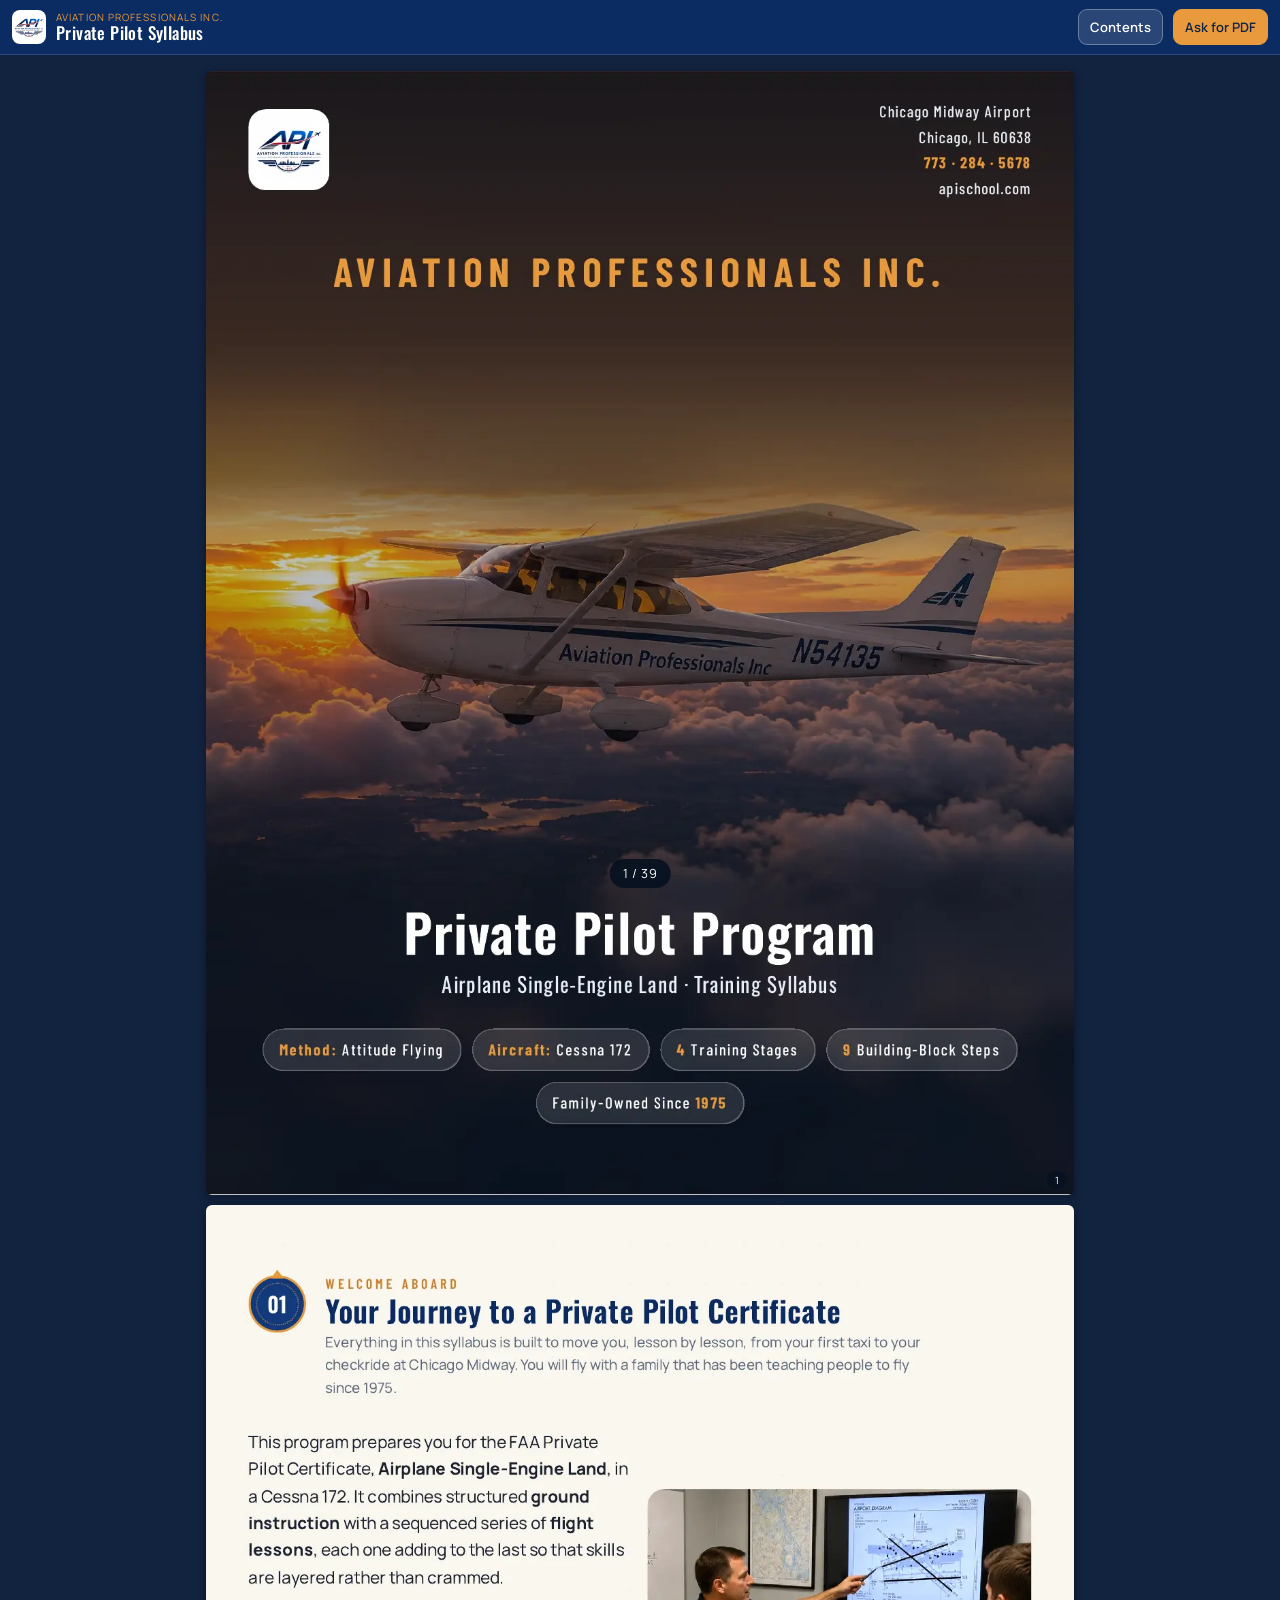
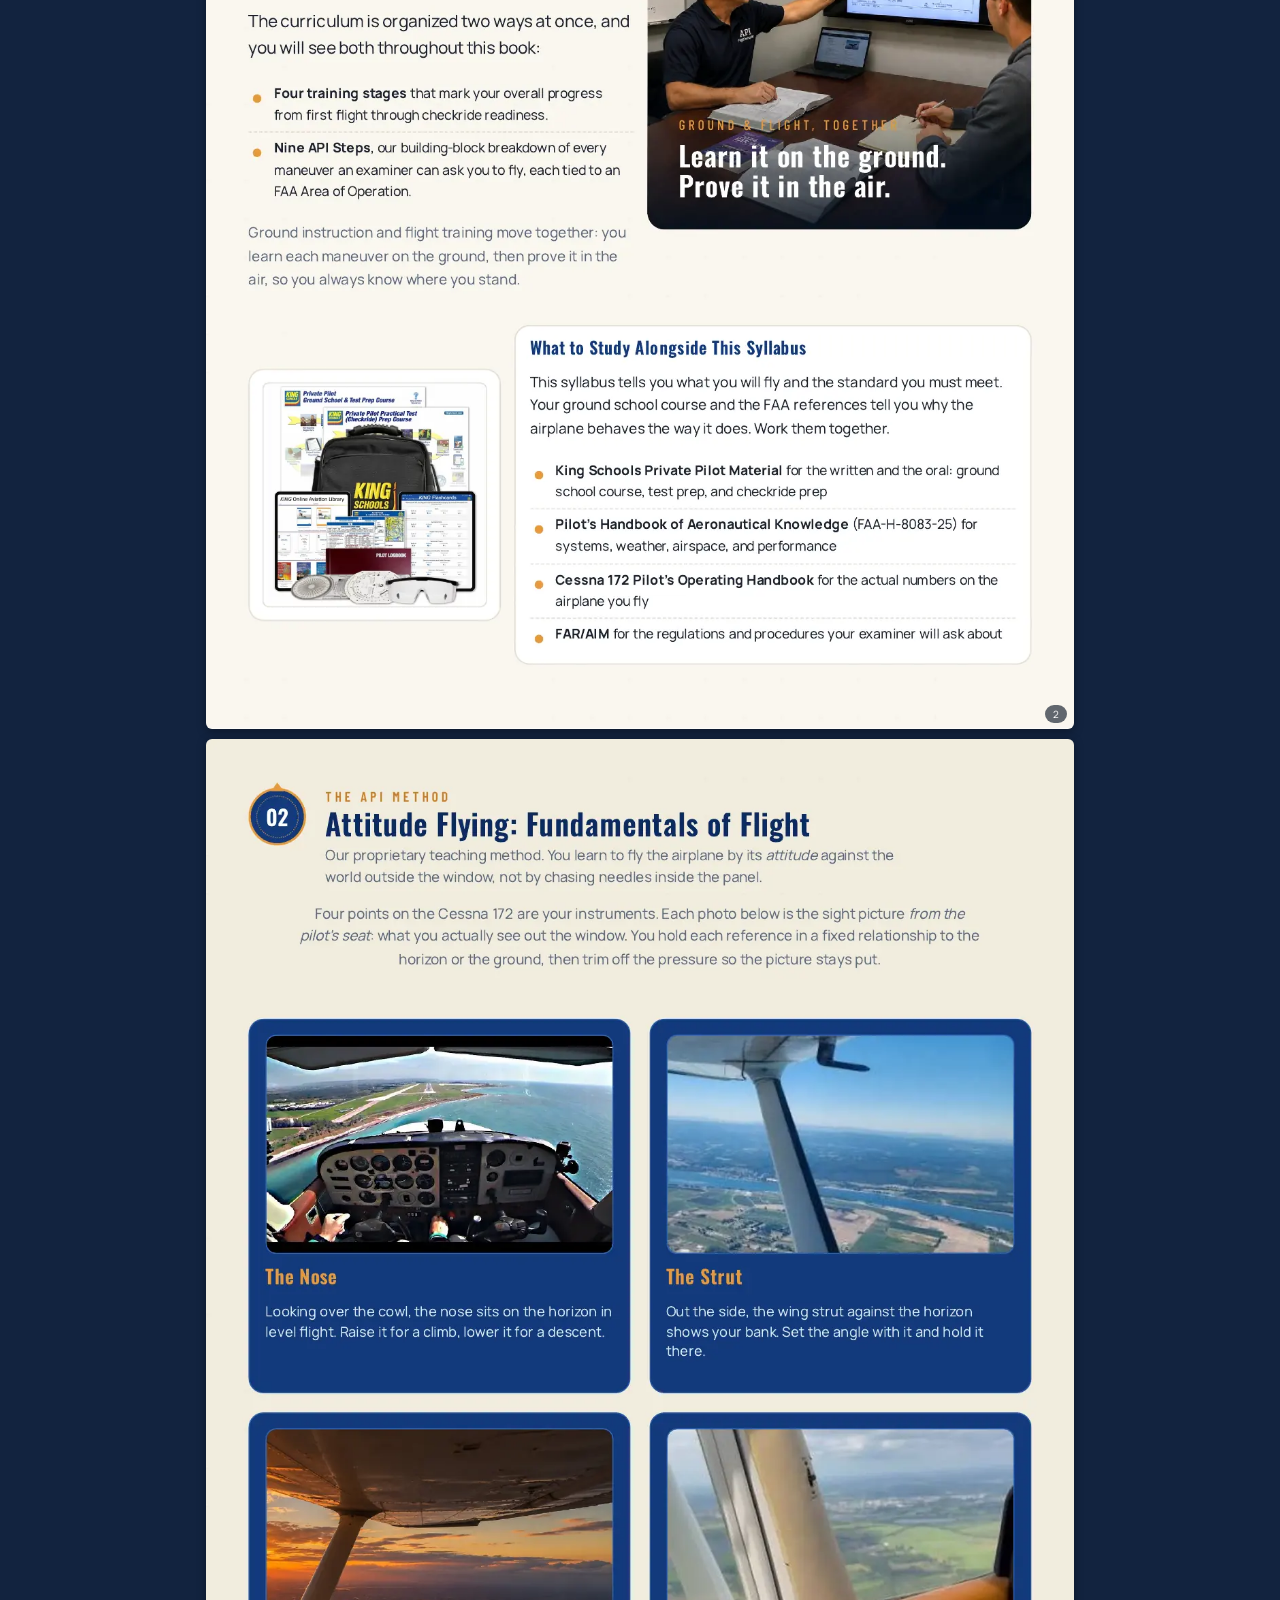
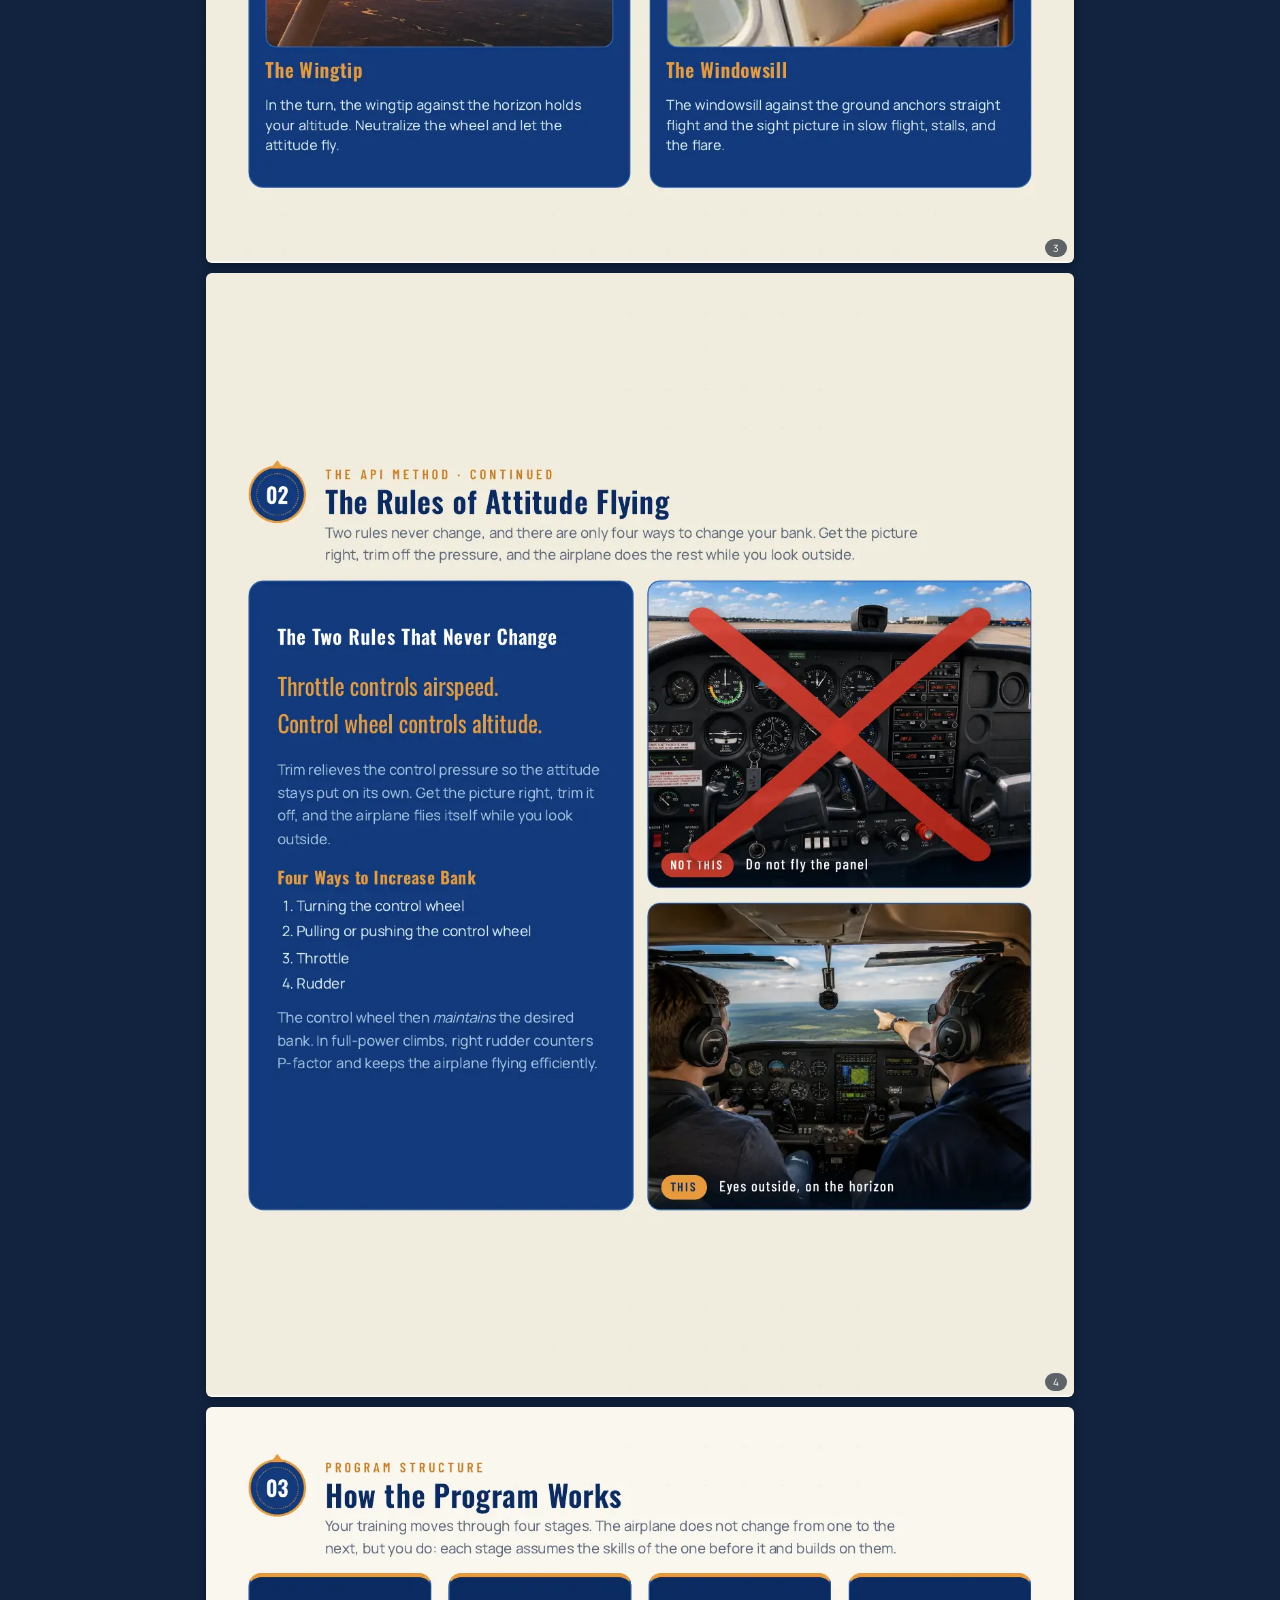
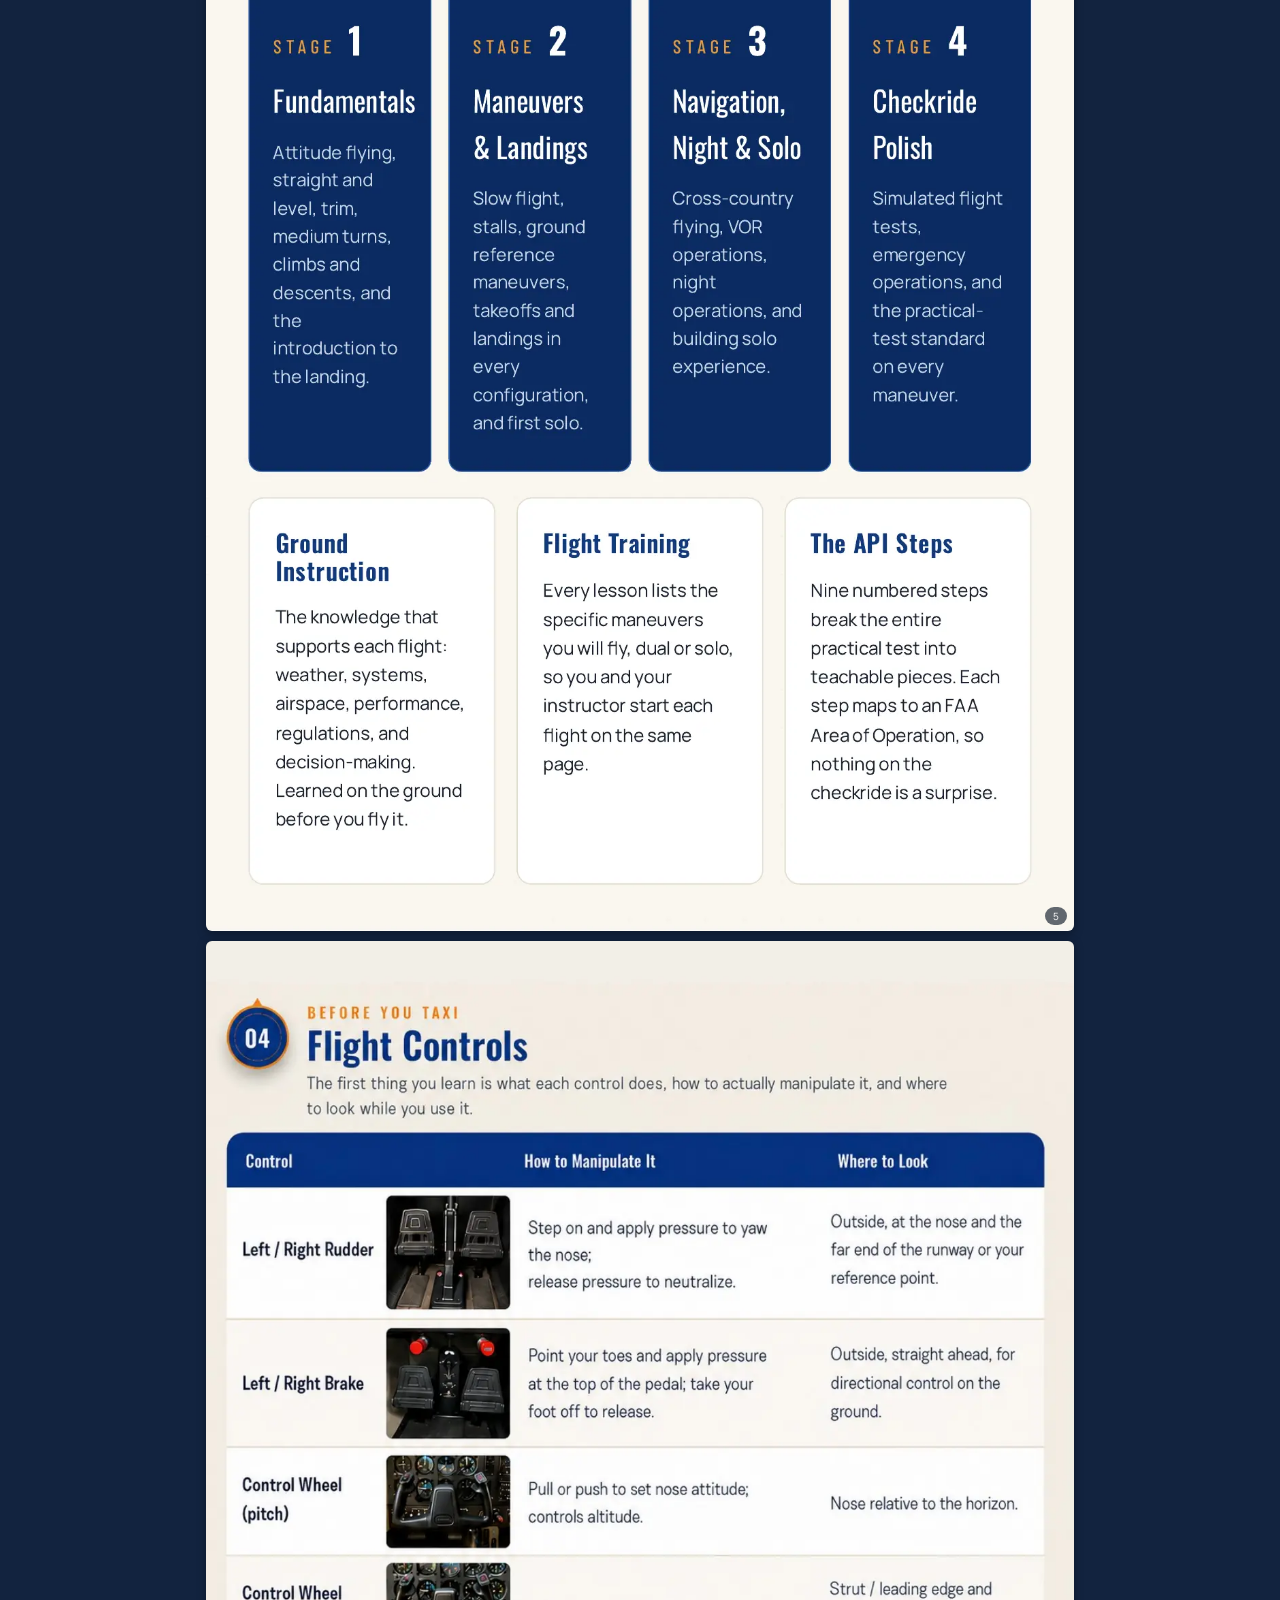
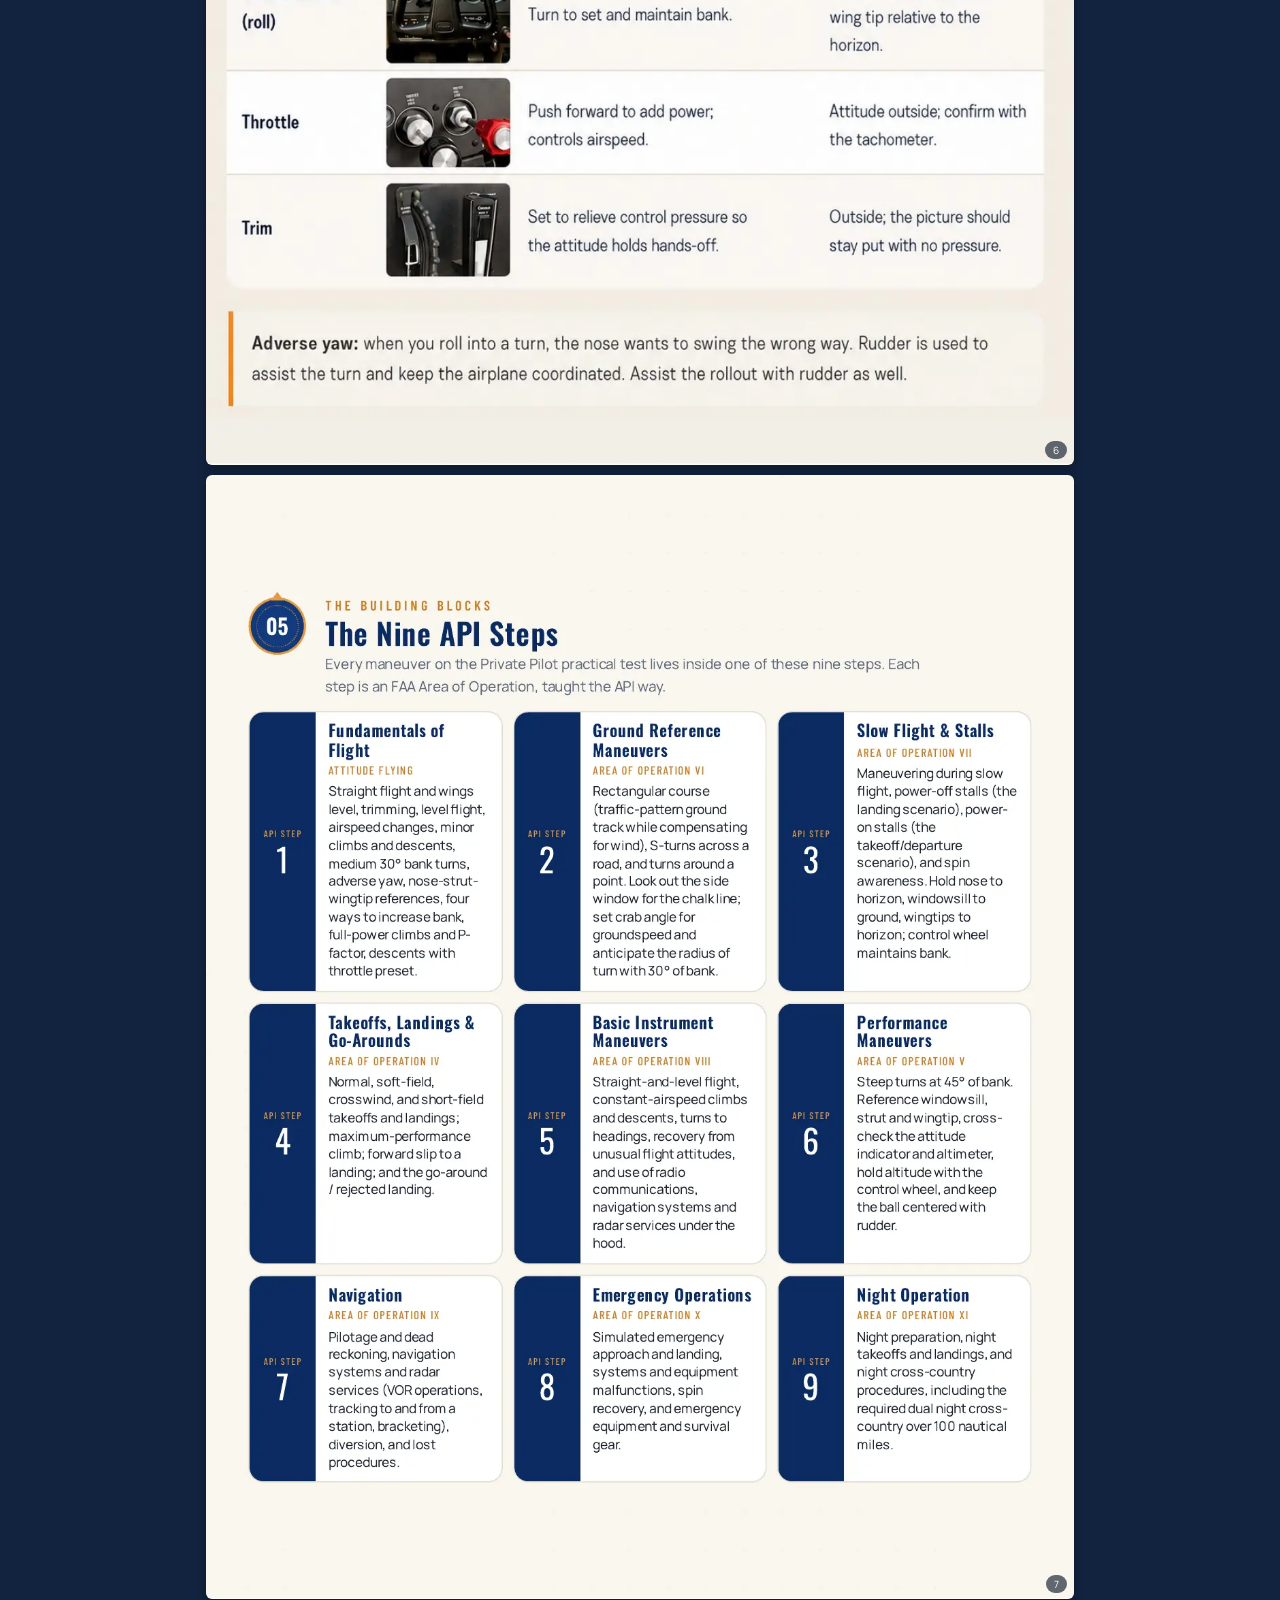
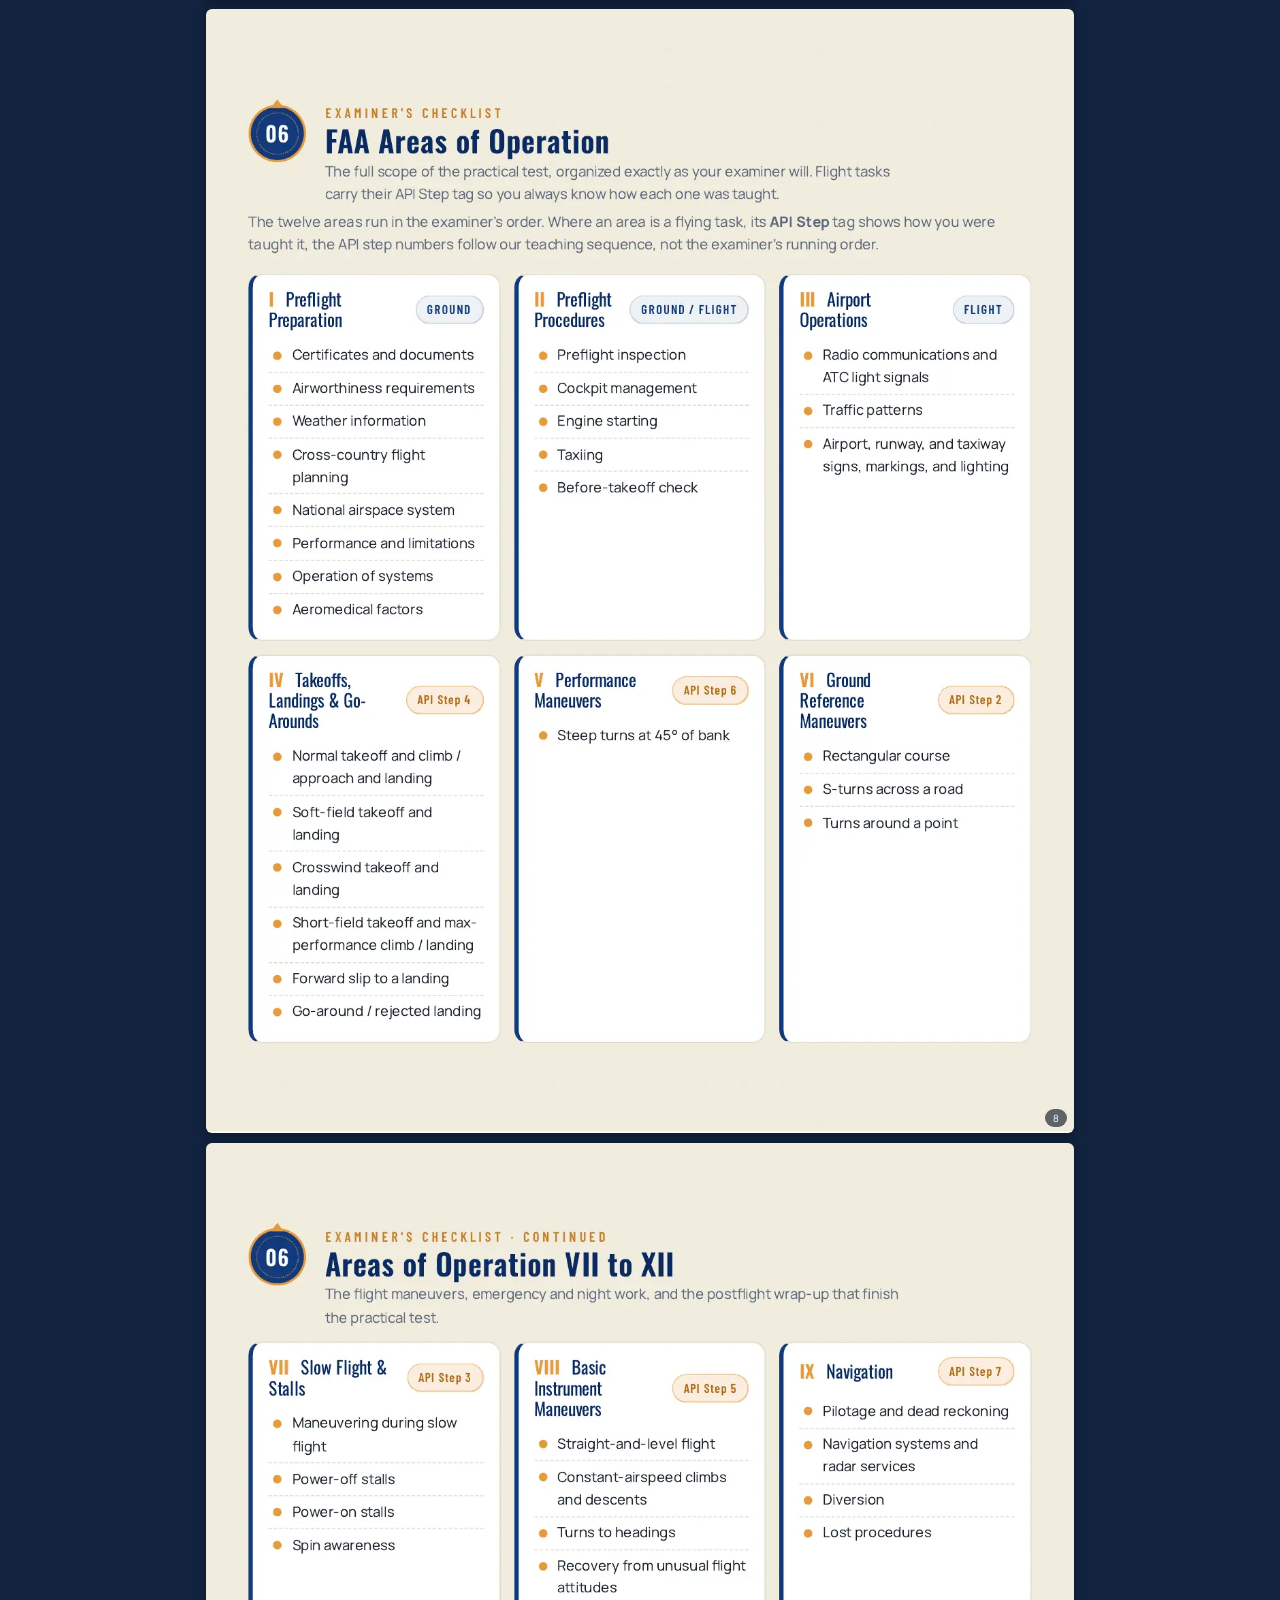
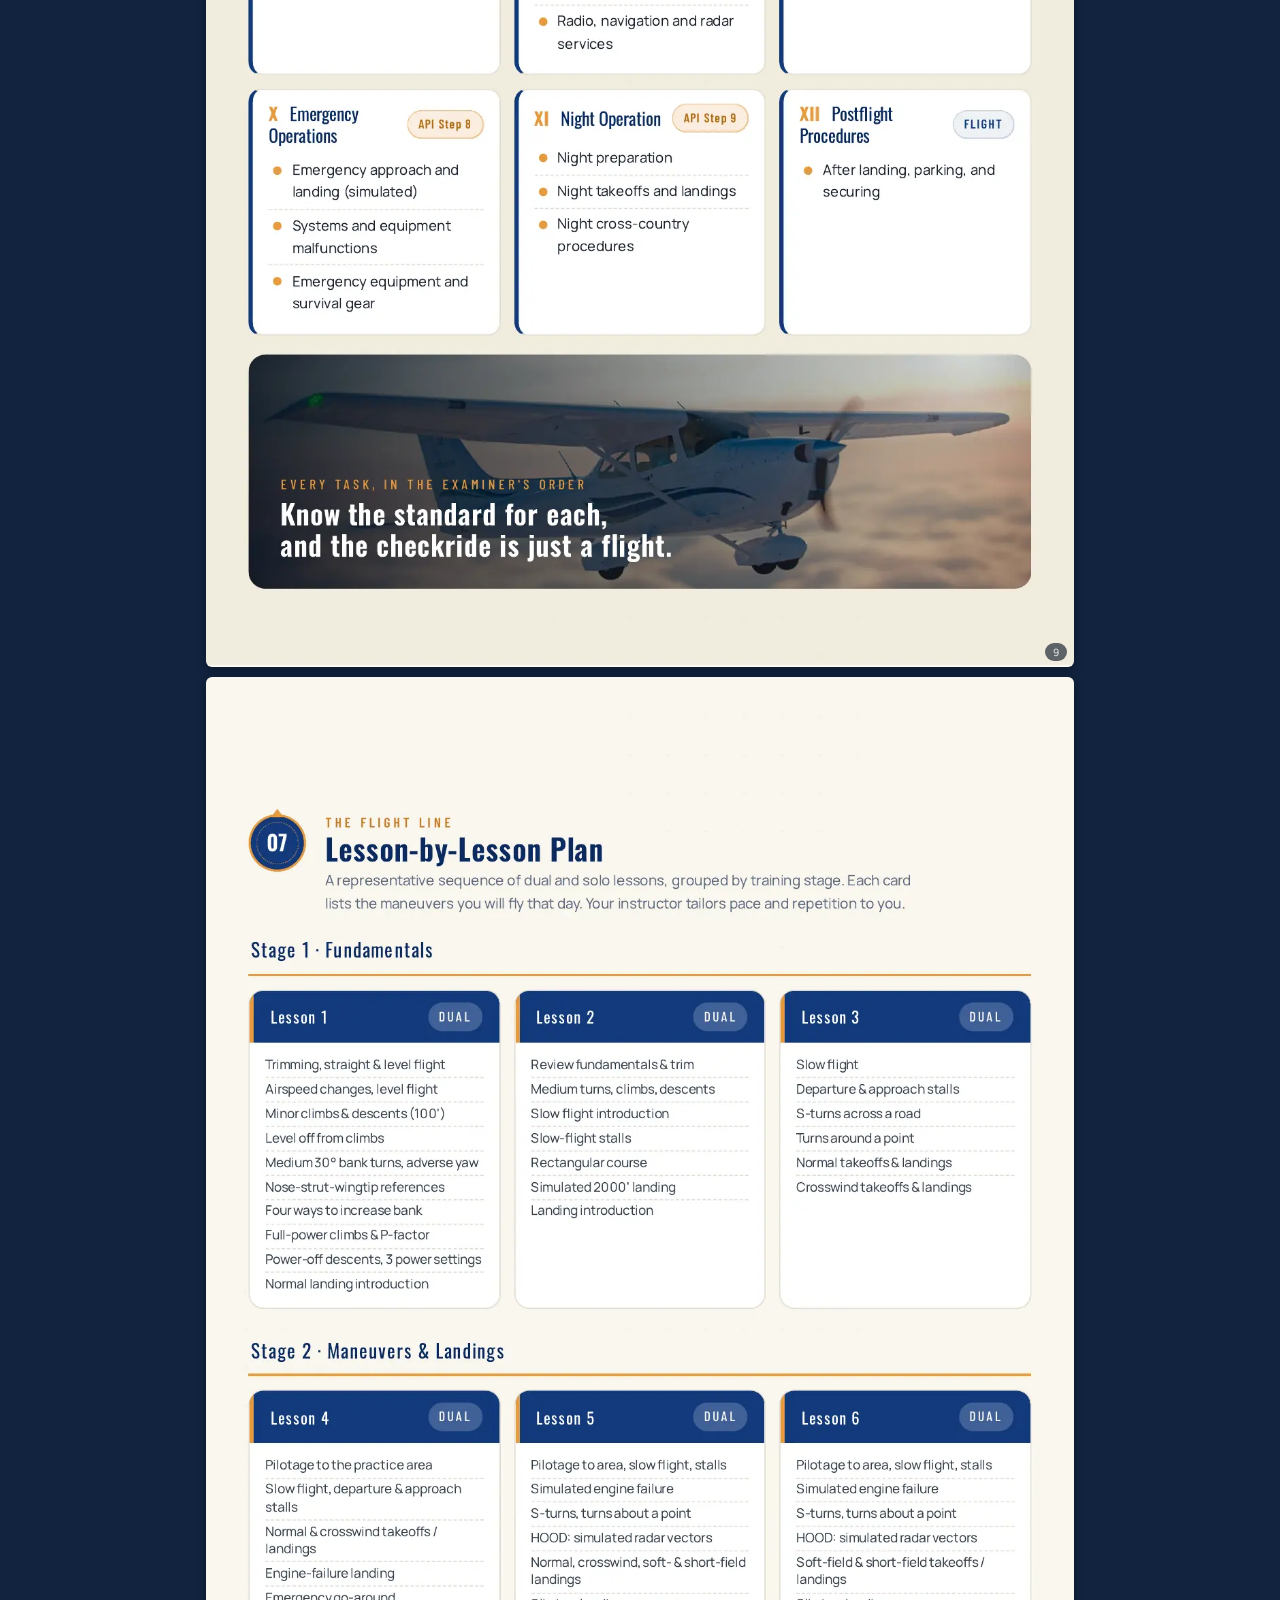
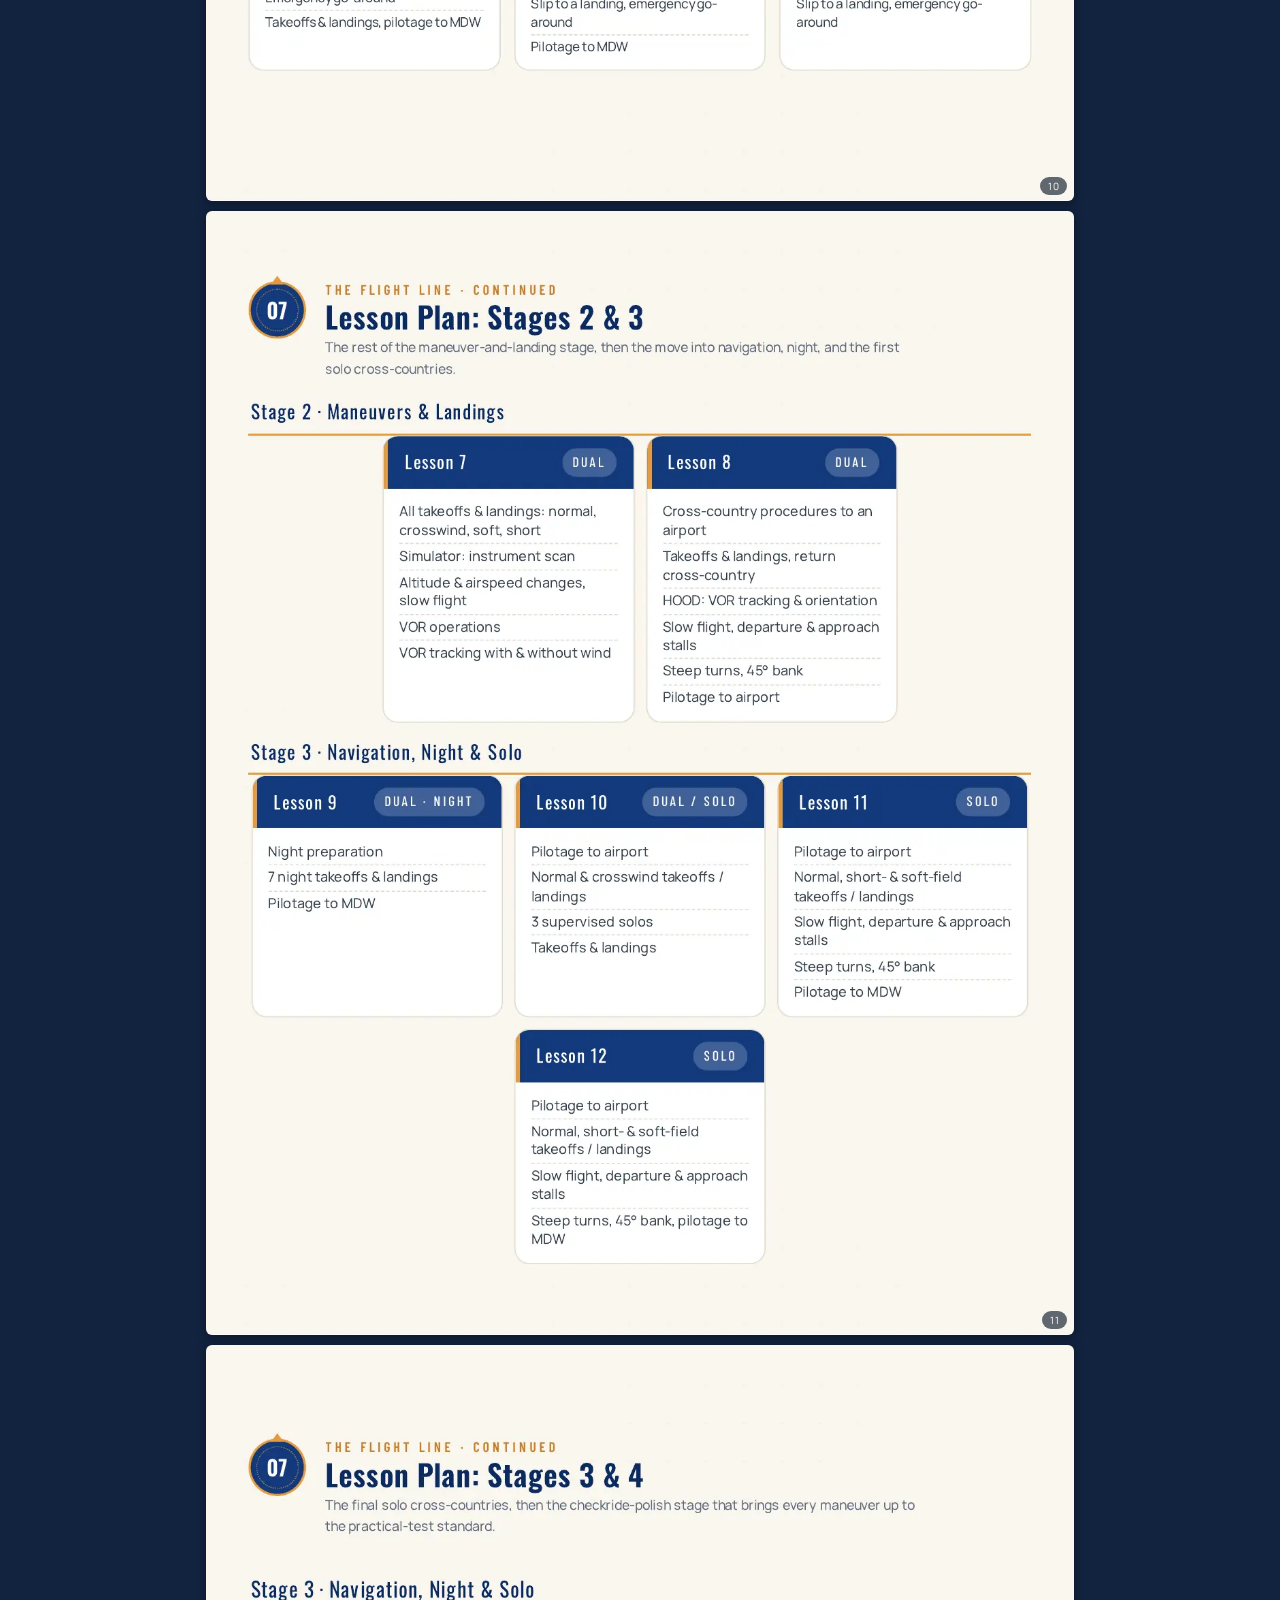
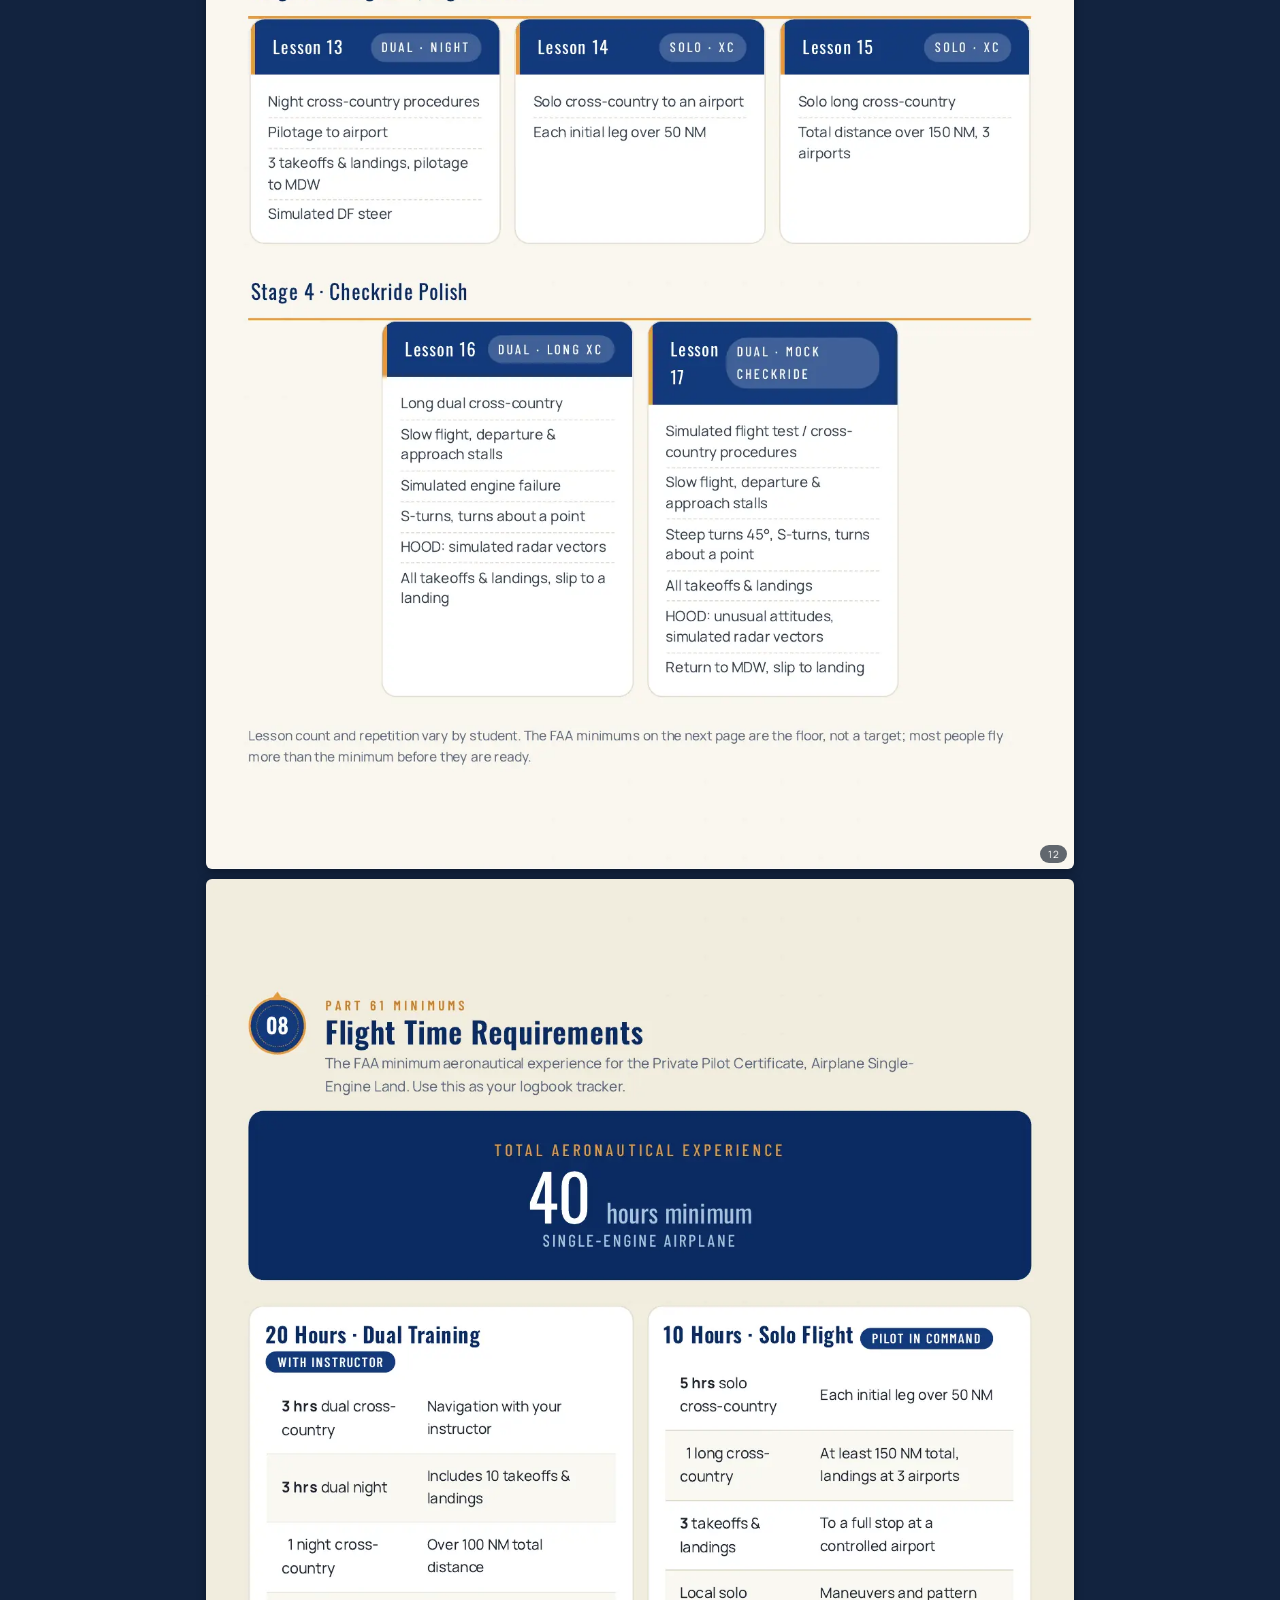
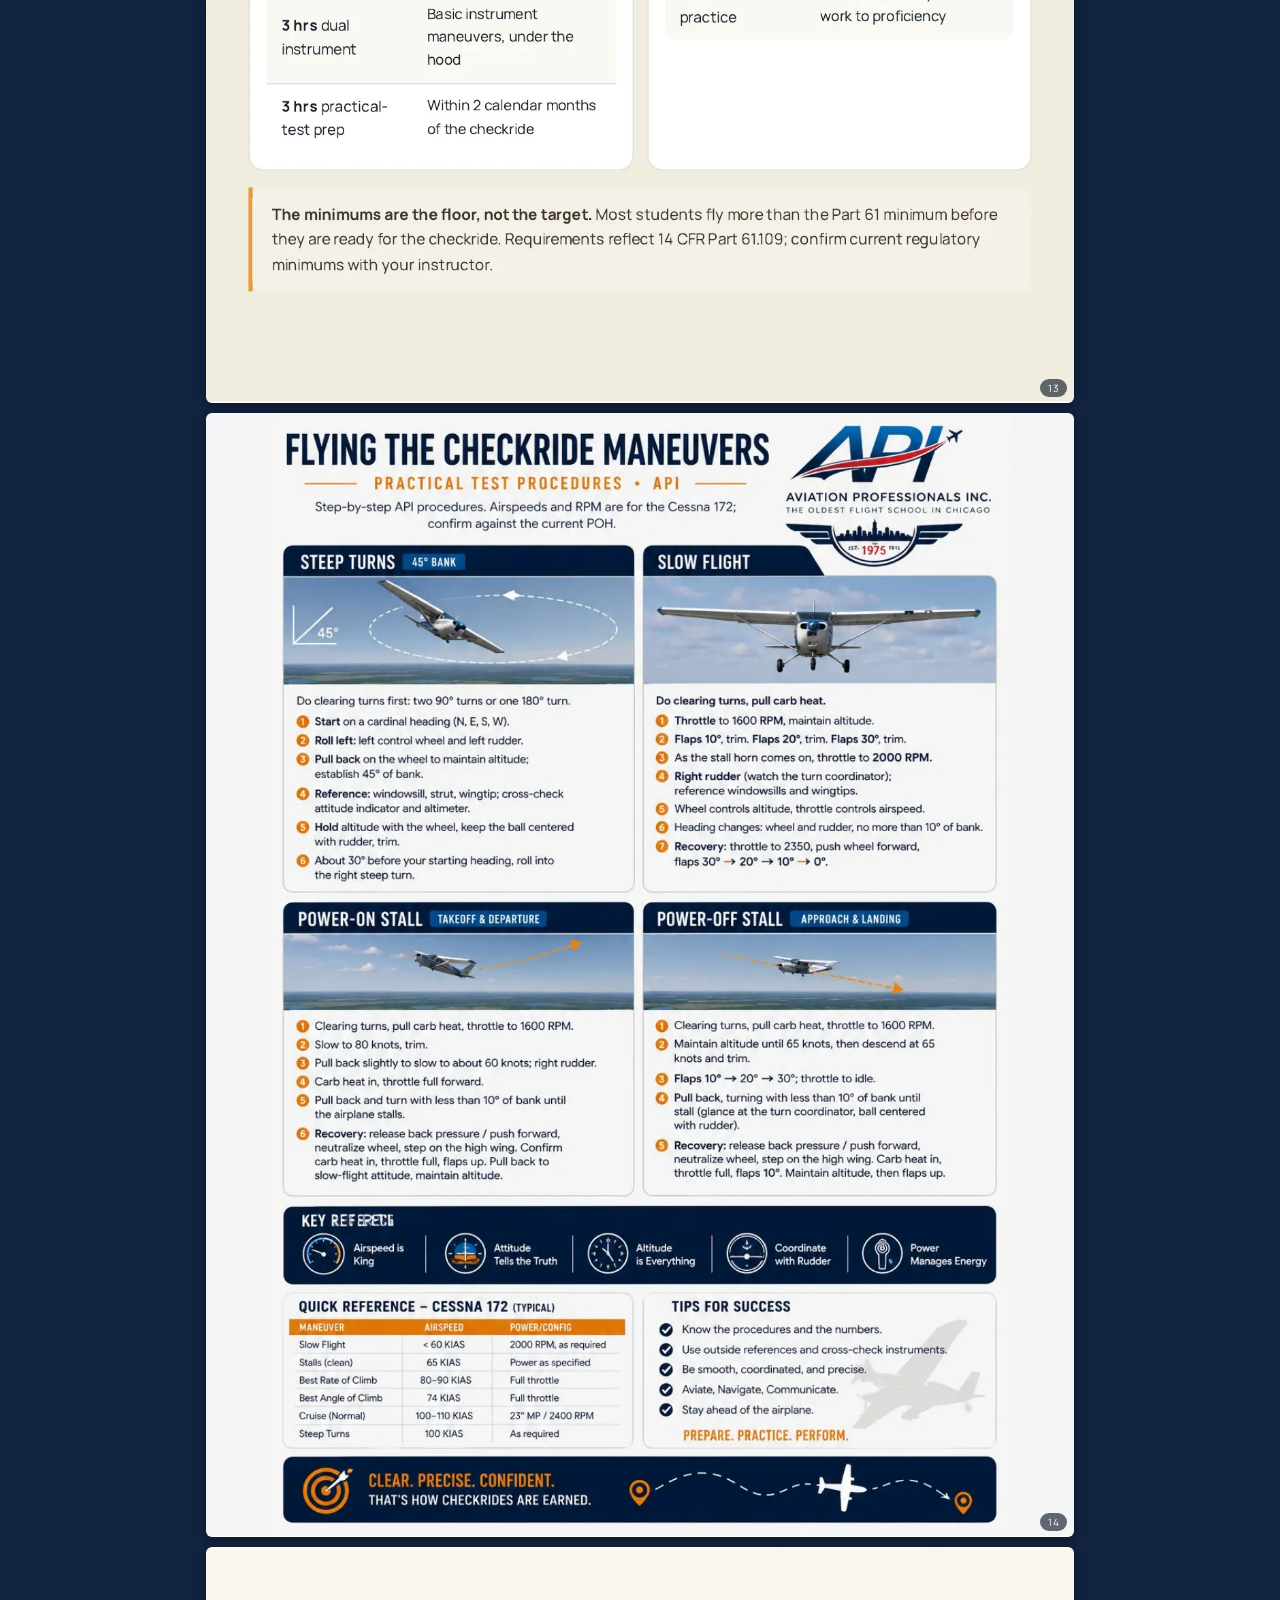
==== syllabus/index.html @ ec47d762 "Add the digital Private Pilot syllabus at /syllabus Page viewer built from the print master: 39 rend" ====
<!doctype html>
<html lang="en">
<head>
<meta charset="utf-8">
<meta name="viewport" content="width=device-width, initial-scale=1, maximum-scale=6">
<meta name="robots" content="noindex, nofollow">
<title>Private Pilot Syllabus: Aviation Professionals Inc.</title>
<meta name="description" content="Digital copy of the Aviation Professionals Inc. Private Pilot training syllabus.">
<meta name="theme-color" content="#0B2B63">
<link rel="preconnect" href="https://fonts.googleapis.com">
<link rel="preconnect" href="https://fonts.gstatic.com" crossorigin>
<link href="https://fonts.googleapis.com/css2?family=Oswald:wght@500;600&family=Manrope:wght@400;600;700&display=swap" rel="stylesheet">
<style>
:root{--navy:#0B2B63;--navy2:#123A7D;--orange:#E89A3C;--cream:#F4F1E9;--ink:#1a2230}
*{box-sizing:border-box}
html{scroll-behavior:auto}
body{margin:0;background:#12233f;color:var(--ink);
  font-family:Manrope,system-ui,-apple-system,Segoe UI,Roboto,sans-serif;
  -webkit-text-size-adjust:100%}
.bar{position:sticky;top:0;z-index:30;display:flex;align-items:center;gap:10px;
  background:var(--navy);color:#fff;padding:9px 12px;
  padding-top:calc(9px + env(safe-area-inset-top));
  border-bottom:1px solid rgba(255,255,255,.14)}
.bar img{width:34px;height:34px;border-radius:8px;background:#fff;padding:2px;flex:0 0 auto}
.bar .t{font-family:Oswald,sans-serif;font-weight:500;letter-spacing:.4px;font-size:15px;
  line-height:1.2;flex:1 1 auto;min-width:0;
  white-space:nowrap;overflow:hidden;text-overflow:ellipsis}
.bar .t small{display:block;font-family:Manrope;font-weight:400;font-size:10px;
  letter-spacing:1.1px;color:var(--orange);text-transform:uppercase;
  white-space:nowrap;overflow:hidden;text-overflow:ellipsis}
.nojs{background:var(--cream);color:var(--ink);padding:14px;border-radius:10px;
  margin:10px 8px;font-size:14px}
.btn{font:inherit;font-size:13px;font-weight:600;color:#fff;background:rgba(255,255,255,.13);
  border:1px solid rgba(255,255,255,.3);border-radius:9px;padding:8px 11px;cursor:pointer;
  white-space:nowrap;text-decoration:none;display:inline-block}
.btn:active{background:rgba(255,255,255,.26)}
.btn.dl{background:var(--orange);border-color:var(--orange);color:#10233f}

#drawer{position:fixed;inset:0 0 0 0;z-index:40;background:rgba(4,16,31,.55);
  opacity:0;pointer-events:none;transition:opacity .18s}
#drawer.open{opacity:1;pointer-events:auto}
#drawer .panel{position:absolute;top:0;bottom:0;left:0;width:min(85vw,360px);
  background:var(--cream);overflow-y:auto;-webkit-overflow-scrolling:touch;
  transform:translateX(-100%);transition:transform .22s;
  padding:14px 14px calc(24px + env(safe-area-inset-bottom));
  padding-top:calc(14px + env(safe-area-inset-top))}
#drawer.open .panel{transform:none}
#drawer h2{font-family:Oswald;font-size:16px;letter-spacing:1px;color:var(--navy);margin:2px 0 12px}
#drawer h3{font-size:11px;letter-spacing:2px;text-transform:uppercase;color:#a06a1c;
  margin:18px 0 6px;font-weight:700}
#drawer ul{list-style:none;margin:0;padding:0}
#drawer li button{width:100%;text-align:left;font:inherit;font-size:14.5px;color:var(--ink);
  background:none;border:0;border-bottom:1px dashed #ded7c6;padding:10px 2px;cursor:pointer;
  display:flex;gap:10px;align-items:baseline}
#drawer li button .n{font-family:Oswald;font-size:12px;color:var(--navy2);
  min-width:22px;flex:0 0 auto}
#drawer li button:active{background:rgba(11,43,99,.07)}

main{padding:10px 8px 28px;max-width:900px;margin:0 auto}
.pg{margin:0 0 10px;position:relative;background:#0d1c33;border-radius:6px;overflow:hidden;
  box-shadow:0 2px 10px rgba(0,0,0,.35)}
.pg img{width:100%;height:auto;display:block}
.pg figcaption{position:absolute;right:7px;bottom:6px;font-size:10px;color:#fff;
  background:rgba(4,16,31,.62);border-radius:20px;padding:2px 8px;letter-spacing:.5px}
#ind{position:fixed;left:50%;transform:translateX(-50%);
  bottom:calc(12px + env(safe-area-inset-bottom));z-index:25;
  background:rgba(4,16,31,.86);color:#fff;font-size:12.5px;letter-spacing:.6px;
  padding:6px 13px;border-radius:20px;pointer-events:none;transition:opacity .3s}
.foot{color:#b9c8dd;text-align:center;font-size:12.5px;line-height:1.7;padding:6px 16px 30px}
.foot a{color:var(--orange)}
@media(min-width:760px){ .bar .t{font-size:17px} main{padding:16px} }
</style>
</head>
<body>

<header class="bar">
  <img src="[data-uri]" alt="API">
  <div class="t"><small>Aviation Professionals Inc.</small>Private Pilot Syllabus</div>
  <button class="btn" id="menuBtn" aria-label="Contents">Contents</button>
  <a class="btn dl" href="mailto:apimidway@gmail.com?subject=Request%20for%20a%20PDF%20copy%20of%20the%20Private%20Pilot%20syllabus&body=Please%20send%20me%20a%20PDF%20copy%20of%20the%20Private%20Pilot%20syllabus.%0D%0A%0D%0AName%3A%0D%0AInstructor%3A%0D%0A">Ask for PDF</a>
</header>

<div id="drawer" aria-hidden="true">
  <div class="panel" role="dialog" aria-label="Contents">
    <h2>CONTENTS</h2>
    <h3>Getting Started</h3>
    <ul>
      <li><button data-p="1"><span class="n">1</span>Cover</button></li>
      <li><button data-p="2"><span class="n">2</span>Welcome Aboard</button></li>
      <li><button data-p="3"><span class="n">3</span>Attitude Flying</button></li>
      <li><button data-p="4"><span class="n">4</span>The Rules of Attitude Flying</button></li>
      <li><button data-p="5"><span class="n">5</span>How the Program Works</button></li>
      <li><button data-p="6"><span class="n">6</span>Flight Controls</button></li>
    </ul>
    <h3>The Curriculum</h3>
    <ul>
      <li><button data-p="7"><span class="n">7</span>The Nine API Steps</button></li>
      <li><button data-p="8"><span class="n">8</span>Areas of Operation I to VI</button></li>
      <li><button data-p="9"><span class="n">9</span>Areas of Operation VII to XII</button></li>
      <li><button data-p="10"><span class="n">10</span>Lesson Plan: Stage 1</button></li>
      <li><button data-p="11"><span class="n">11</span>Lesson Plan: Stages 2 and 3</button></li>
      <li><button data-p="12"><span class="n">12</span>Lesson Plan: Stages 3 and 4</button></li>
      <li><button data-p="13"><span class="n">13</span>Flight Time Requirements</button></li>
    </ul>
    <h3>Flight Reference</h3>
    <ul>
      <li><button data-p="14"><span class="n">14</span>Checkride Maneuvers</button></li>
      <li><button data-p="15"><span class="n">15</span>Stalls, Spins and Ground Reference</button></li>
      <li><button data-p="16"><span class="n">16</span>Landing Profiles</button></li>
      <li><button data-p="17"><span class="n">17</span>Takeoff and Landing Variations</button></li>
      <li><button data-p="18"><span class="n">18</span>Normal, Soft and Short Field</button></li>
      <li><button data-p="19"><span class="n">19</span>Normal, Soft and Short Field Chart</button></li>
      <li><button data-p="20"><span class="n">20</span>Crosswind Landings</button></li>
      <li><button data-p="21"><span class="n">21</span>Crosswind Landing Chart</button></li>
      <li><button data-p="22"><span class="n">22</span>Ground Reference Maneuvers</button></li>
      <li><button data-p="23"><span class="n">23</span>Headings and the Compass Rose</button></li>
      <li><button data-p="24"><span class="n">24</span>VOR and NDB Navigation</button></li>
      <li><button data-p="25"><span class="n">25</span>Cessna 172 V-Speeds</button></li>
      <li><button data-p="26"><span class="n">26</span>Normal and Emergency Checklists</button></li>
      <li><button data-p="27"><span class="n">27</span>Landing and Emergency Checklists</button></li>
      <li><button data-p="28"><span class="n">28</span>Preflight Inspection</button></li>
    </ul>
    <h3>Weather and Operations</h3>
    <ul>
      <li><button data-p="29"><span class="n">29</span>Weather Briefing</button></li>
      <li><button data-p="30"><span class="n">30</span>Cloud Classification</button></li>
      <li><button data-p="31"><span class="n">31</span>Cold Fronts</button></li>
      <li><button data-p="32"><span class="n">32</span>Warm Fronts</button></li>
      <li><button data-p="33"><span class="n">33</span>Occluded Front</button></li>
      <li><button data-p="34"><span class="n">34</span>Stationary Fronts</button></li>
      <li><button data-p="35"><span class="n">35</span>Surface Analysis Symbols</button></li>
      <li><button data-p="36"><span class="n">36</span>Midway Communications</button></li>
      <li><button data-p="37"><span class="n">37</span>KMDW Airport Diagram</button></li>
    </ul>
    <h3>Administrative</h3>
    <ul>
      <li><button data-p="38"><span class="n">38</span>Student Certificate and Medical</button></li>
      <li><button data-p="39"><span class="n">39</span>The Sky Is No Longer The Limit</button></li>
    </ul>
  </div>
</div>

<noscript><div class="nojs">Turn on JavaScript to page through the syllabus. If it still will not load, call the school on 773 284 5678.</div></noscript>

<main id="pages">
  <figure class="pg" id="p1"><img src="pages/p01.webp" width="1275" height="1651" decoding="async" alt="Page 1"><figcaption>1</figcaption></figure>
  <figure class="pg" id="p2"><img data-src="pages/p02.webp" width="1275" height="1651" decoding="async" alt="Page 2"><figcaption>2</figcaption></figure>
  <figure class="pg" id="p3"><img data-src="pages/p03.webp" width="1275" height="1651" decoding="async" alt="Page 3"><figcaption>3</figcaption></figure>
  <figure class="pg" id="p4"><img data-src="pages/p04.webp" width="1275" height="1651" decoding="async" alt="Page 4"><figcaption>4</figcaption></figure>
  <figure class="pg" id="p5"><img data-src="pages/p05.webp" width="1275" height="1651" decoding="async" alt="Page 5"><figcaption>5</figcaption></figure>
  <figure class="pg" id="p6"><img data-src="pages/p06.webp" width="1275" height="1651" decoding="async" alt="Page 6"><figcaption>6</figcaption></figure>
  <figure class="pg" id="p7"><img data-src="pages/p07.webp" width="1275" height="1651" decoding="async" alt="Page 7"><figcaption>7</figcaption></figure>
  <figure class="pg" id="p8"><img data-src="pages/p08.webp" width="1275" height="1651" decoding="async" alt="Page 8"><figcaption>8</figcaption></figure>
  <figure class="pg" id="p9"><img data-src="pages/p09.webp" width="1275" height="1651" decoding="async" alt="Page 9"><figcaption>9</figcaption></figure>
  <figure class="pg" id="p10"><img data-src="pages/p10.webp" width="1275" height="1651" decoding="async" alt="Page 10"><figcaption>10</figcaption></figure>
  <figure class="pg" id="p11"><img data-src="pages/p11.webp" width="1275" height="1651" decoding="async" alt="Page 11"><figcaption>11</figcaption></figure>
  <figure class="pg" id="p12"><img data-src="pages/p12.webp" width="1275" height="1651" decoding="async" alt="Page 12"><figcaption>12</figcaption></figure>
  <figure class="pg" id="p13"><img data-src="pages/p13.webp" width="1275" height="1651" decoding="async" alt="Page 13"><figcaption>13</figcaption></figure>
  <figure class="pg" id="p14"><img data-src="pages/p14.webp" width="1275" height="1651" decoding="async" alt="Page 14"><figcaption>14</figcaption></figure>
  <figure class="pg" id="p15"><img data-src="pages/p15.webp" width="1275" height="1651" decoding="async" alt="Page 15"><figcaption>15</figcaption></figure>
  <figure class="pg" id="p16"><img data-src="pages/p16.webp" width="1275" height="1651" decoding="async" alt="Page 16"><figcaption>16</figcaption></figure>
  <figure class="pg" id="p17"><img data-src="pages/p17.webp" width="1275" height="1651" decoding="async" alt="Page 17"><figcaption>17</figcaption></figure>
  <figure class="pg" id="p18"><img data-src="pages/p18.webp" width="1275" height="1651" decoding="async" alt="Page 18"><figcaption>18</figcaption></figure>
  <figure class="pg" id="p19"><img data-src="pages/p19.webp" width="1275" height="1651" decoding="async" alt="Page 19"><figcaption>19</figcaption></figure>
  <figure class="pg" id="p20"><img data-src="pages/p20.webp" width="1275" height="1651" decoding="async" alt="Page 20"><figcaption>20</figcaption></figure>
  <figure class="pg" id="p21"><img data-src="pages/p21.webp" width="1275" height="1651" decoding="async" alt="Page 21"><figcaption>21</figcaption></figure>
  <figure class="pg" id="p22"><img data-src="pages/p22.webp" width="1275" height="1651" decoding="async" alt="Page 22"><figcaption>22</figcaption></figure>
  <figure class="pg" id="p23"><img data-src="pages/p23.webp" width="1275" height="1651" decoding="async" alt="Page 23"><figcaption>23</figcaption></figure>
  <figure class="pg" id="p24"><img data-src="pages/p24.webp" width="1275" height="1651" decoding="async" alt="Page 24"><figcaption>24</figcaption></figure>
  <figure class="pg" id="p25"><img data-src="pages/p25.webp" width="1275" height="1651" decoding="async" alt="Page 25"><figcaption>25</figcaption></figure>
  <figure class="pg" id="p26"><img data-src="pages/p26.webp" width="1275" height="1651" decoding="async" alt="Page 26"><figcaption>26</figcaption></figure>
  <figure class="pg" id="p27"><img data-src="pages/p27.webp" width="1275" height="1651" decoding="async" alt="Page 27"><figcaption>27</figcaption></figure>
  <figure class="pg" id="p28"><img data-src="pages/p28.webp" width="1275" height="1651" decoding="async" alt="Page 28"><figcaption>28</figcaption></figure>
  <figure class="pg" id="p29"><img data-src="pages/p29.webp" width="1275" height="1651" decoding="async" alt="Page 29"><figcaption>29</figcaption></figure>
  <figure class="pg" id="p30"><img data-src="pages/p30.webp" width="1275" height="1651" decoding="async" alt="Page 30"><figcaption>30</figcaption></figure>
  <figure class="pg" id="p31"><img data-src="pages/p31.webp" width="1275" height="1651" decoding="async" alt="Page 31"><figcaption>31</figcaption></figure>
  <figure class="pg" id="p32"><img data-src="pages/p32.webp" width="1275" height="1651" decoding="async" alt="Page 32"><figcaption>32</figcaption></figure>
  <figure class="pg" id="p33"><img data-src="pages/p33.webp" width="1275" height="1651" decoding="async" alt="Page 33"><figcaption>33</figcaption></figure>
  <figure class="pg" id="p34"><img data-src="pages/p34.webp" width="1275" height="1651" decoding="async" alt="Page 34"><figcaption>34</figcaption></figure>
  <figure class="pg" id="p35"><img data-src="pages/p35.webp" width="1275" height="1651" decoding="async" alt="Page 35"><figcaption>35</figcaption></figure>
  <figure class="pg" id="p36"><img data-src="pages/p36.webp" width="1275" height="1651" decoding="async" alt="Page 36"><figcaption>36</figcaption></figure>
  <figure class="pg" id="p37"><img data-src="pages/p37.webp" width="1275" height="1651" decoding="async" alt="Page 37"><figcaption>37</figcaption></figure>
  <figure class="pg" id="p38"><img data-src="pages/p38.webp" width="1275" height="1651" decoding="async" alt="Page 38"><figcaption>38</figcaption></figure>
  <figure class="pg" id="p39"><img data-src="pages/p39.webp" width="1275" height="1651" decoding="async" alt="Page 39"><figcaption>39</figcaption></figure>
</main>

<div class="foot">
  Aviation Professionals Inc. &middot; Chicago Midway Airport<br>
  <a href="tel:+17732845678">773 &middot; 284 &middot; 5678</a> &middot; <a href="https://apischool.com">apischool.com</a><br>
  <span style="opacity:.65">Training guide only. Does not substitute for the POH, AIM, or the FARs.</span>
</div>

<div id="ind">1 / 39</div>

<script>
(function(){
  var d=document.getElementById('drawer'), b=document.getElementById('menuBtn');
  function close(){d.classList.remove('open');d.setAttribute('aria-hidden','true');}
  b.addEventListener('click',function(){d.classList.toggle('open');
    d.setAttribute('aria-hidden', d.classList.contains('open')?'false':'true');});
  d.addEventListener('click',function(e){ if(e.target===d) close(); });
  d.querySelectorAll('button[data-p]').forEach(function(x){
    x.addEventListener('click',function(){
      var el=document.getElementById('p'+x.dataset.p); close();
      // jump instantly rather than smooth: smooth-scrolling 30 pages is slow and
      // would drag every page in between through the loader
      if(el) setTimeout(function(){el.scrollIntoView({block:'start'});},120);
    });
  });

  // fetch each page just before it is needed, so the first paint is one page
  var lazy=new IntersectionObserver(function(es){
    es.forEach(function(e){
      if(!e.isIntersecting) return;
      var img=e.target.querySelector('img[data-src]');
      if(img){ img.src=img.dataset.src; img.removeAttribute('data-src'); }
      lazy.unobserve(e.target);
    });
  },{rootMargin:'900px 0px'});
  document.querySelectorAll('.pg').forEach(function(p){lazy.observe(p);});
  var ind=document.getElementById('ind'), t;
  var io=new IntersectionObserver(function(es){
    es.forEach(function(e){
      if(e.isIntersecting){
        ind.textContent=e.target.id.slice(1)+' / 39';
        ind.style.opacity=1; clearTimeout(t);
        t=setTimeout(function(){ind.style.opacity=0;},1400);
      }
    });
  },{rootMargin:'-45% 0px -45% 0px'});
  document.querySelectorAll('.pg').forEach(function(p){io.observe(p);});
})();
</script>
</body>
</html>
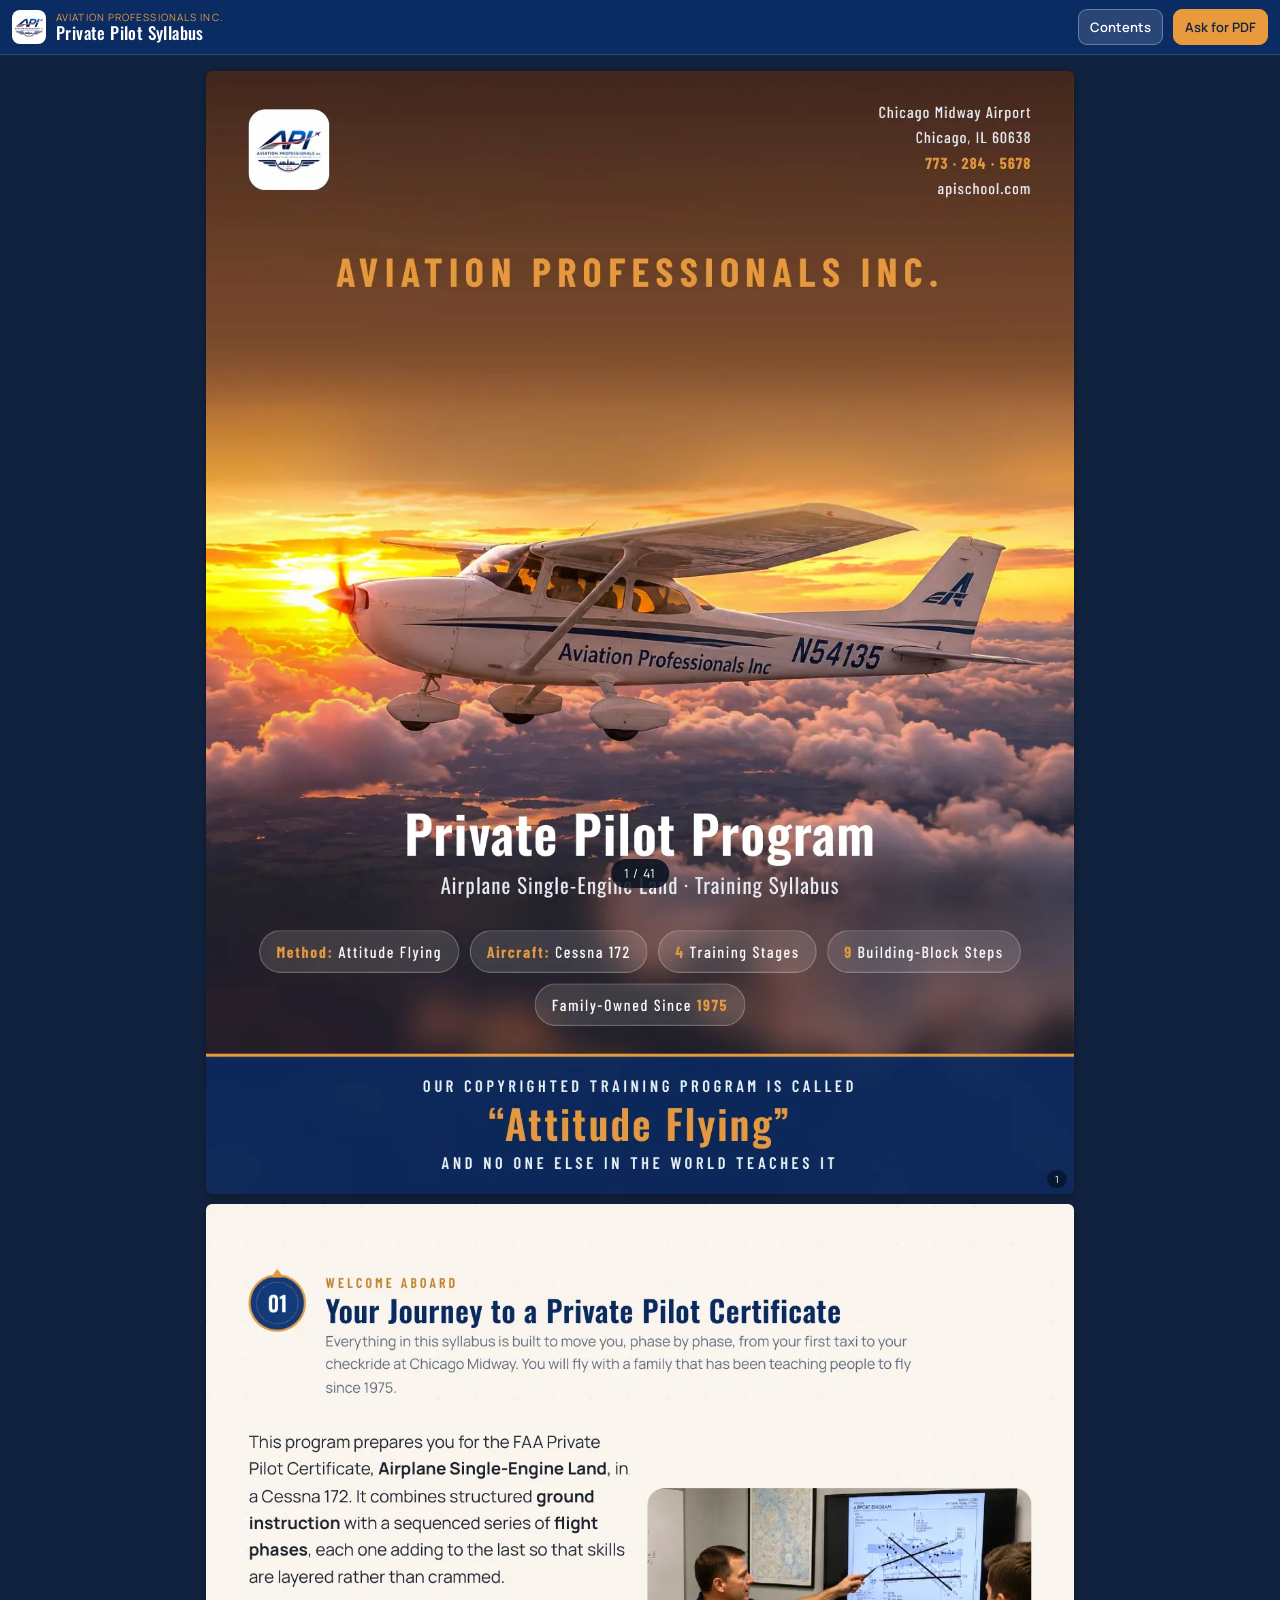
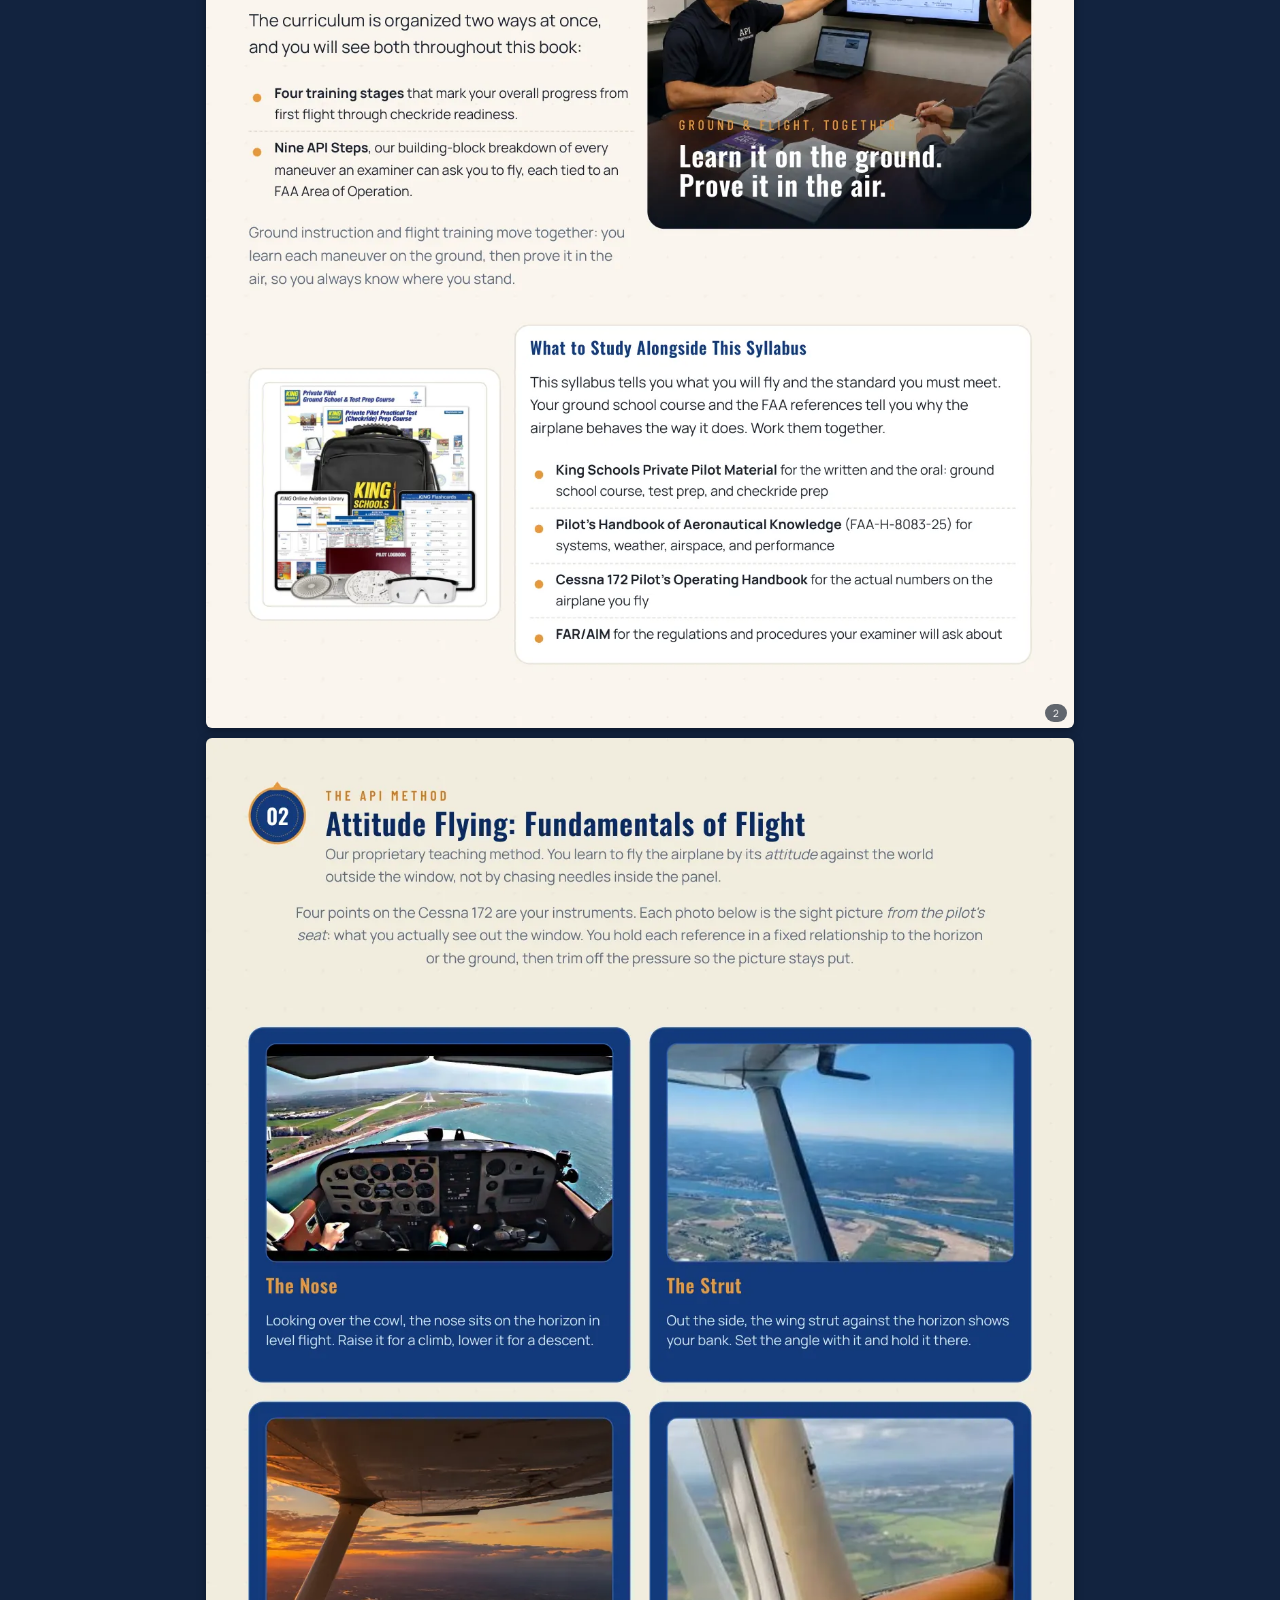
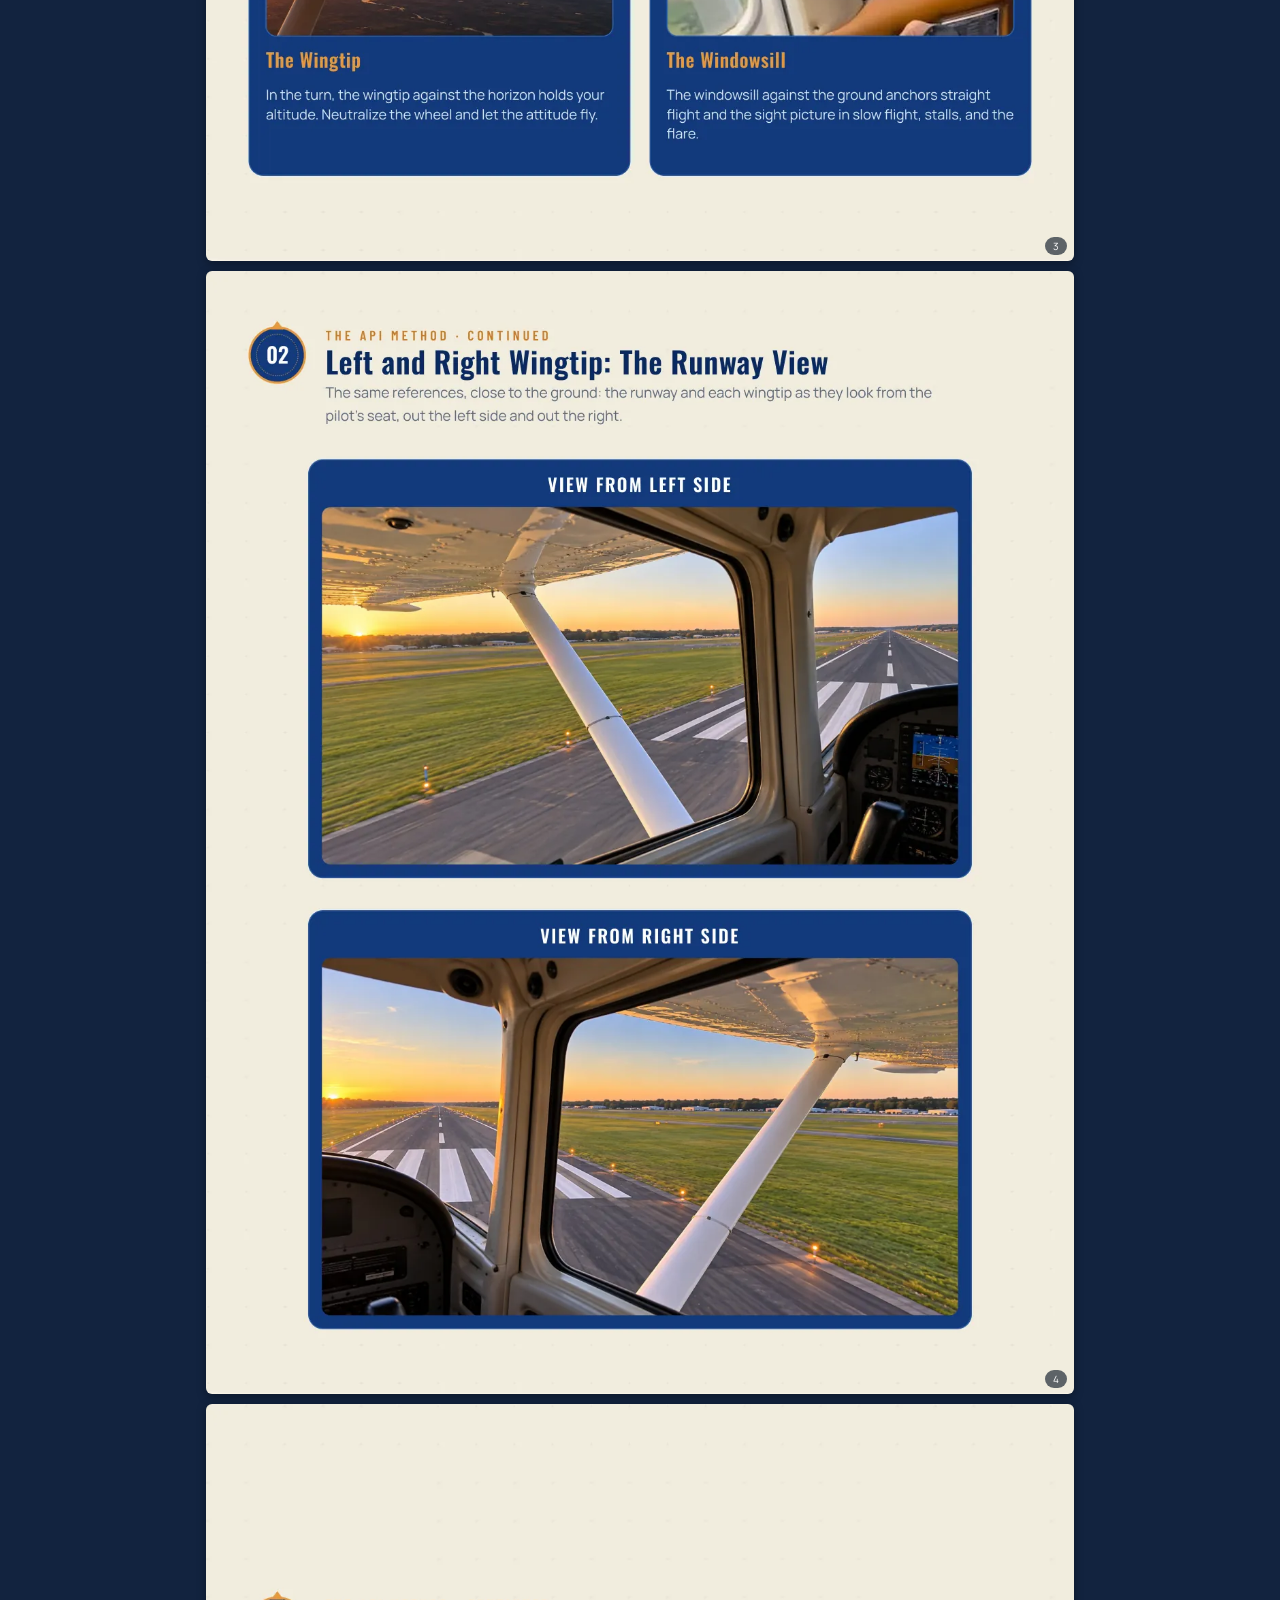
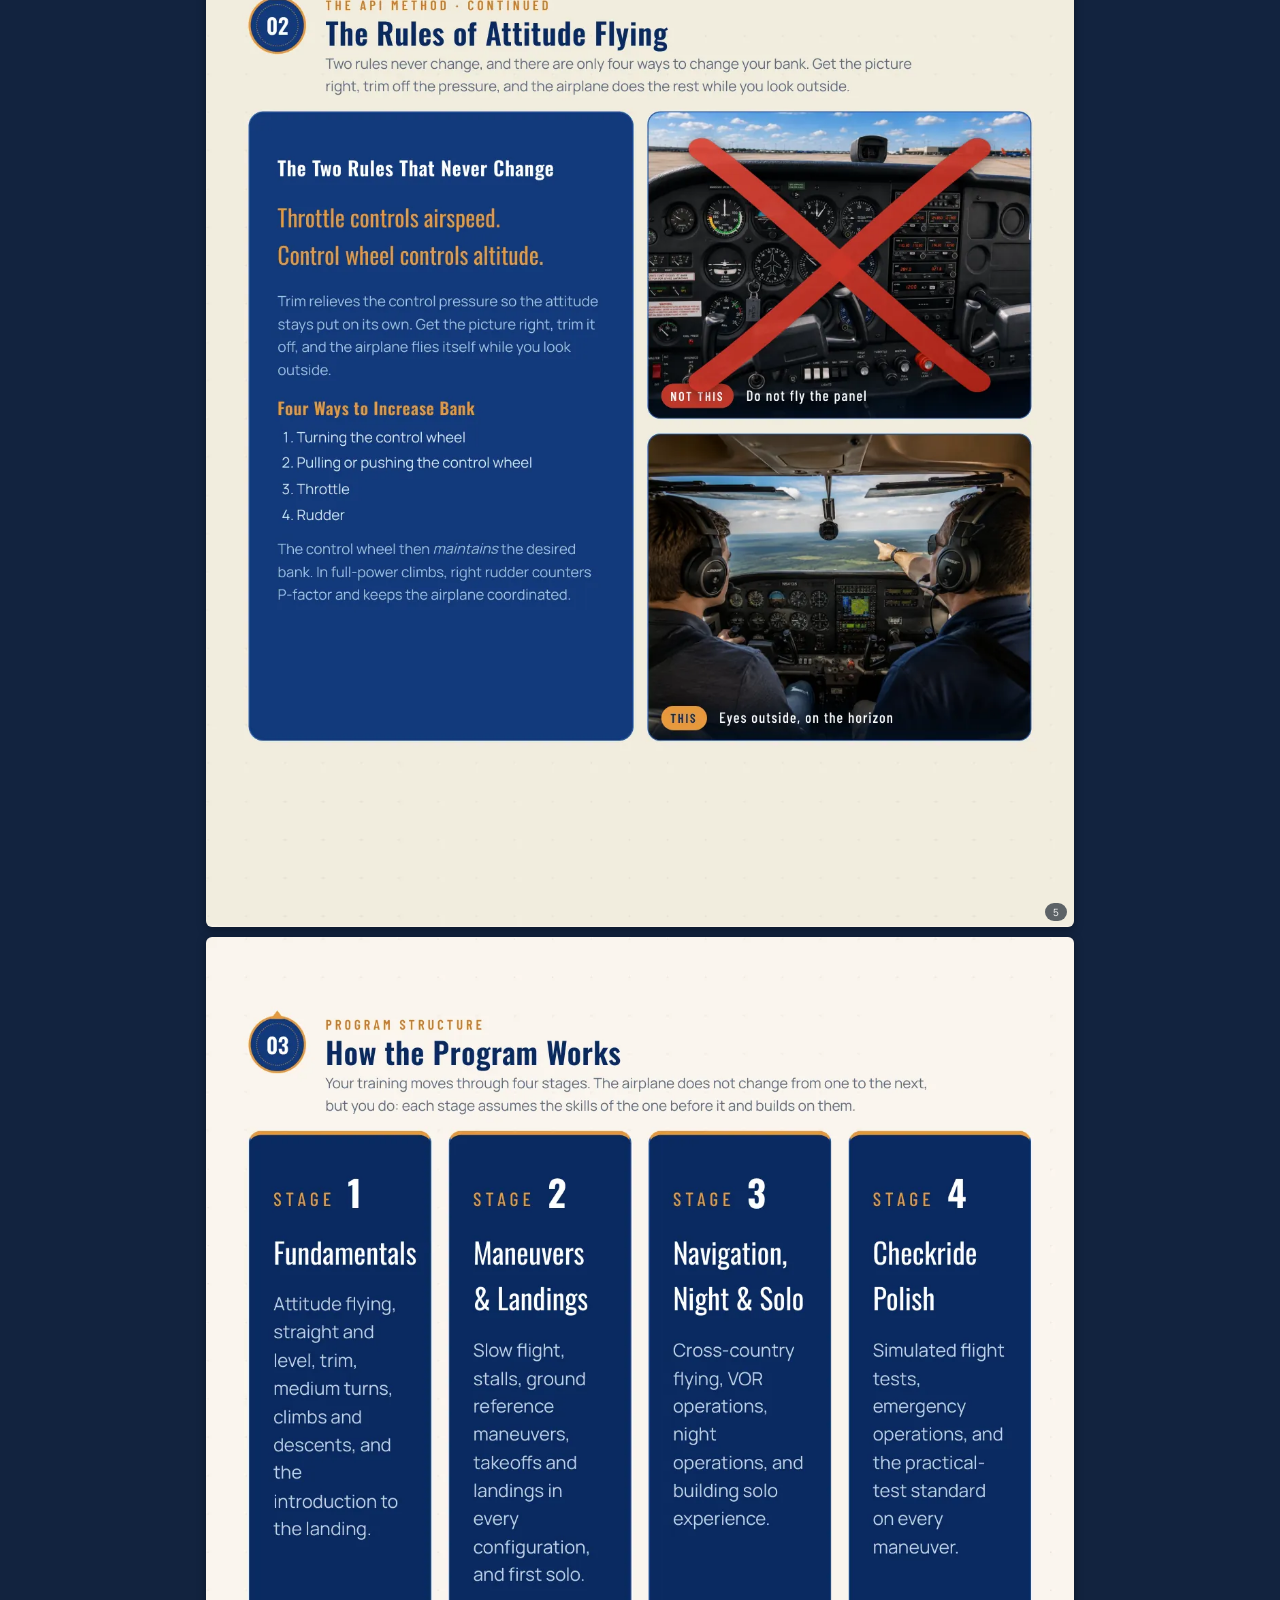
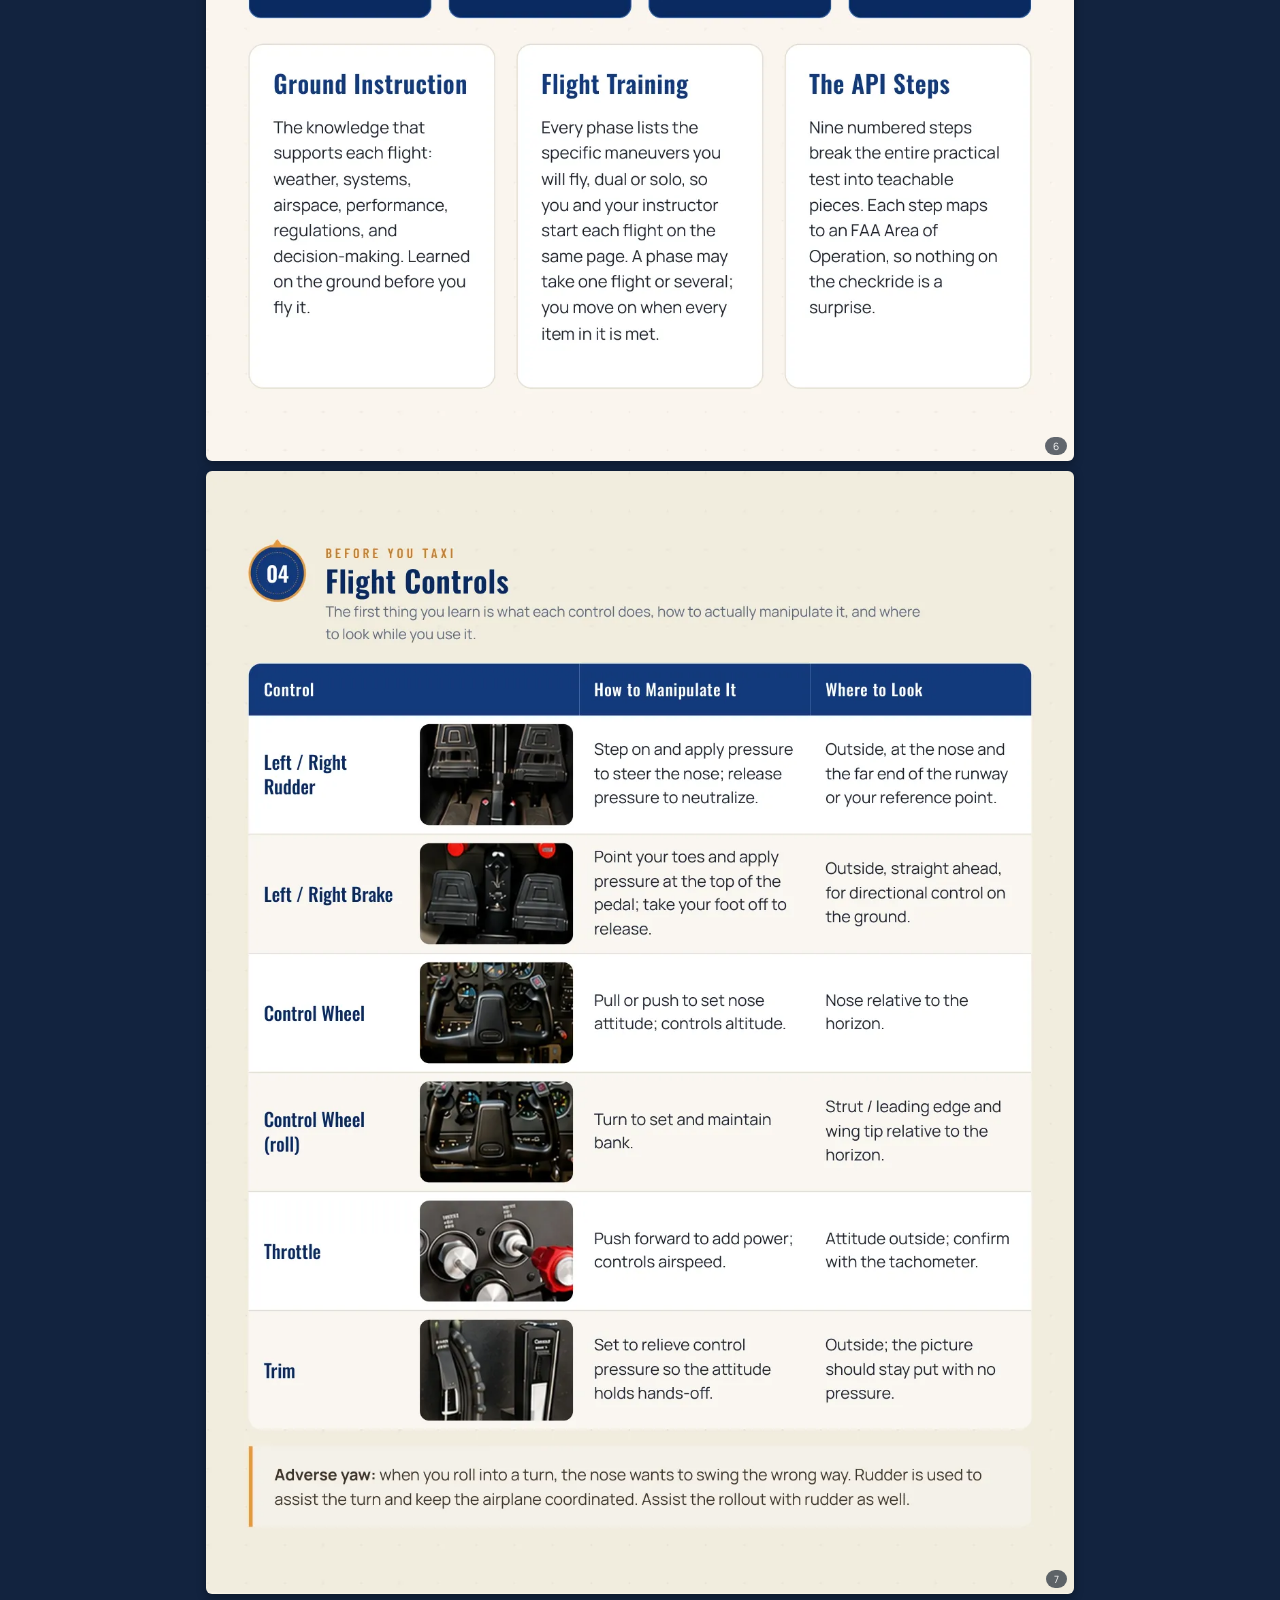
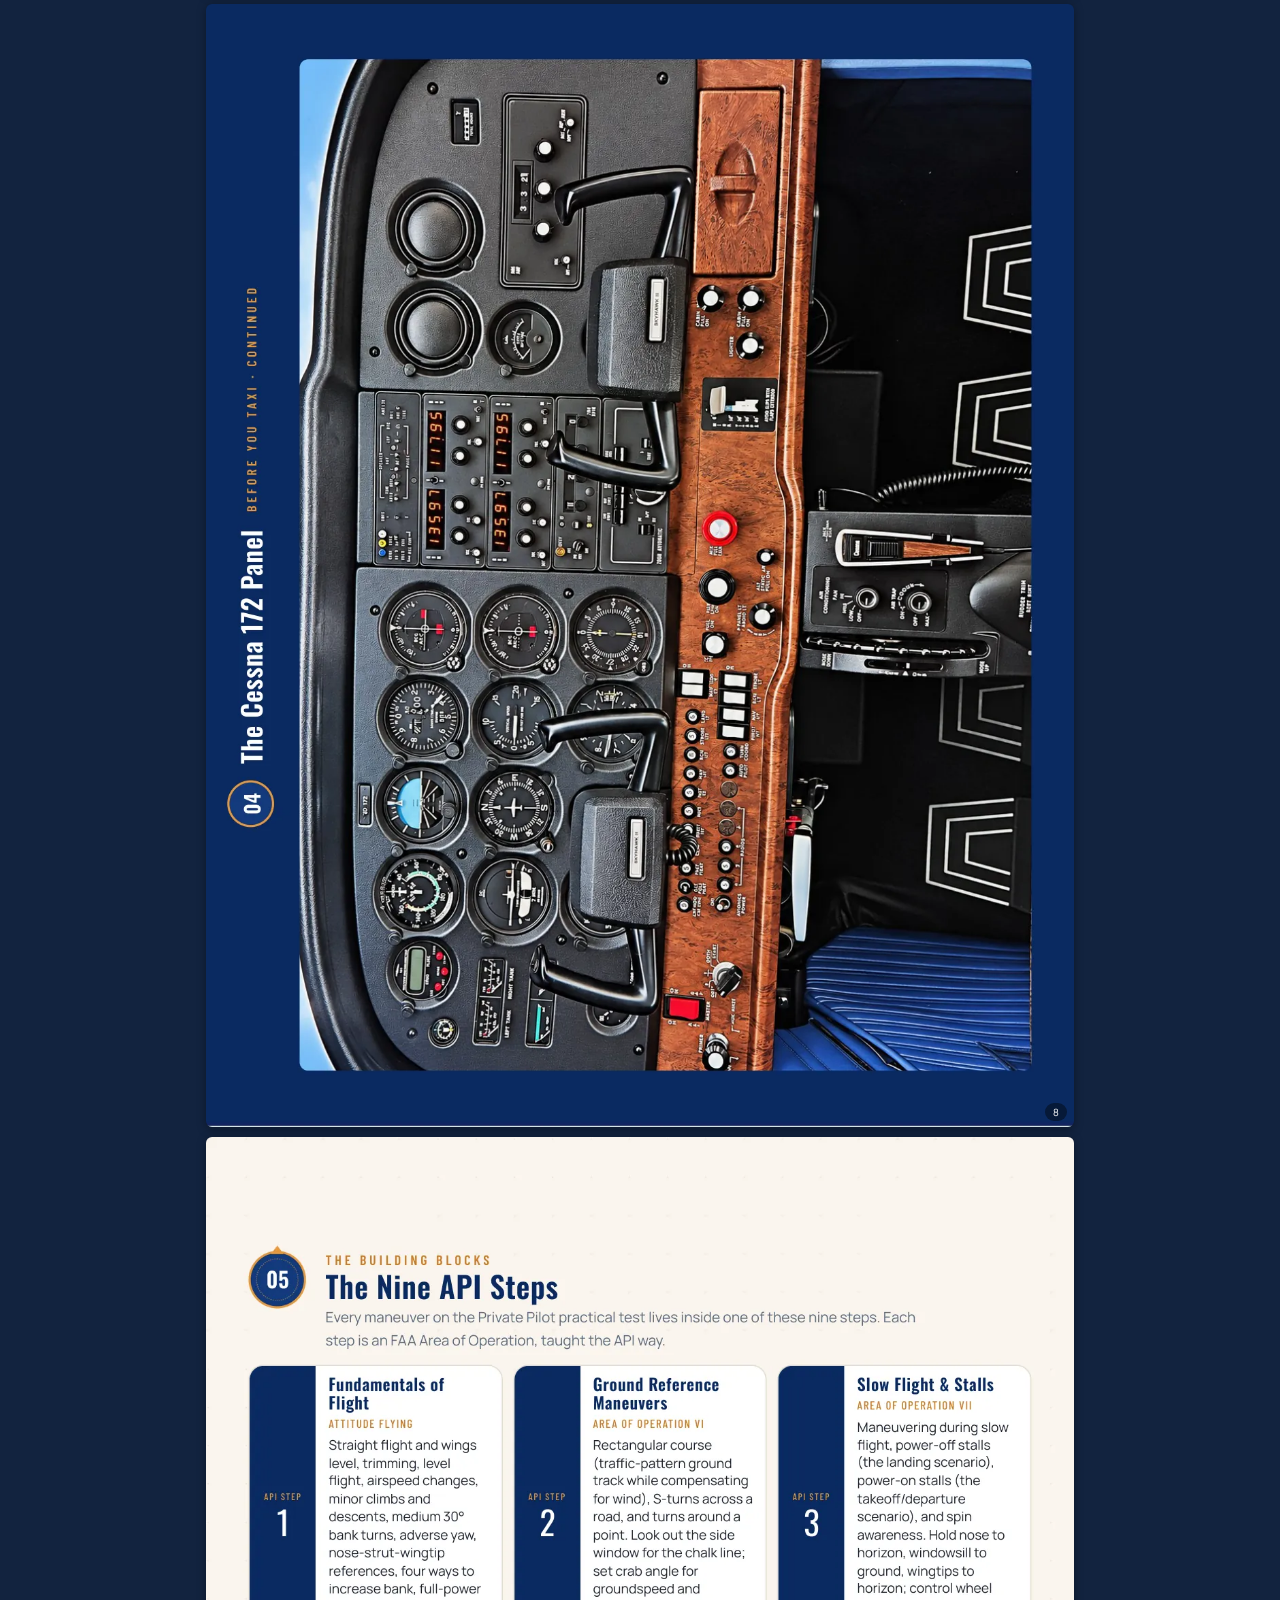
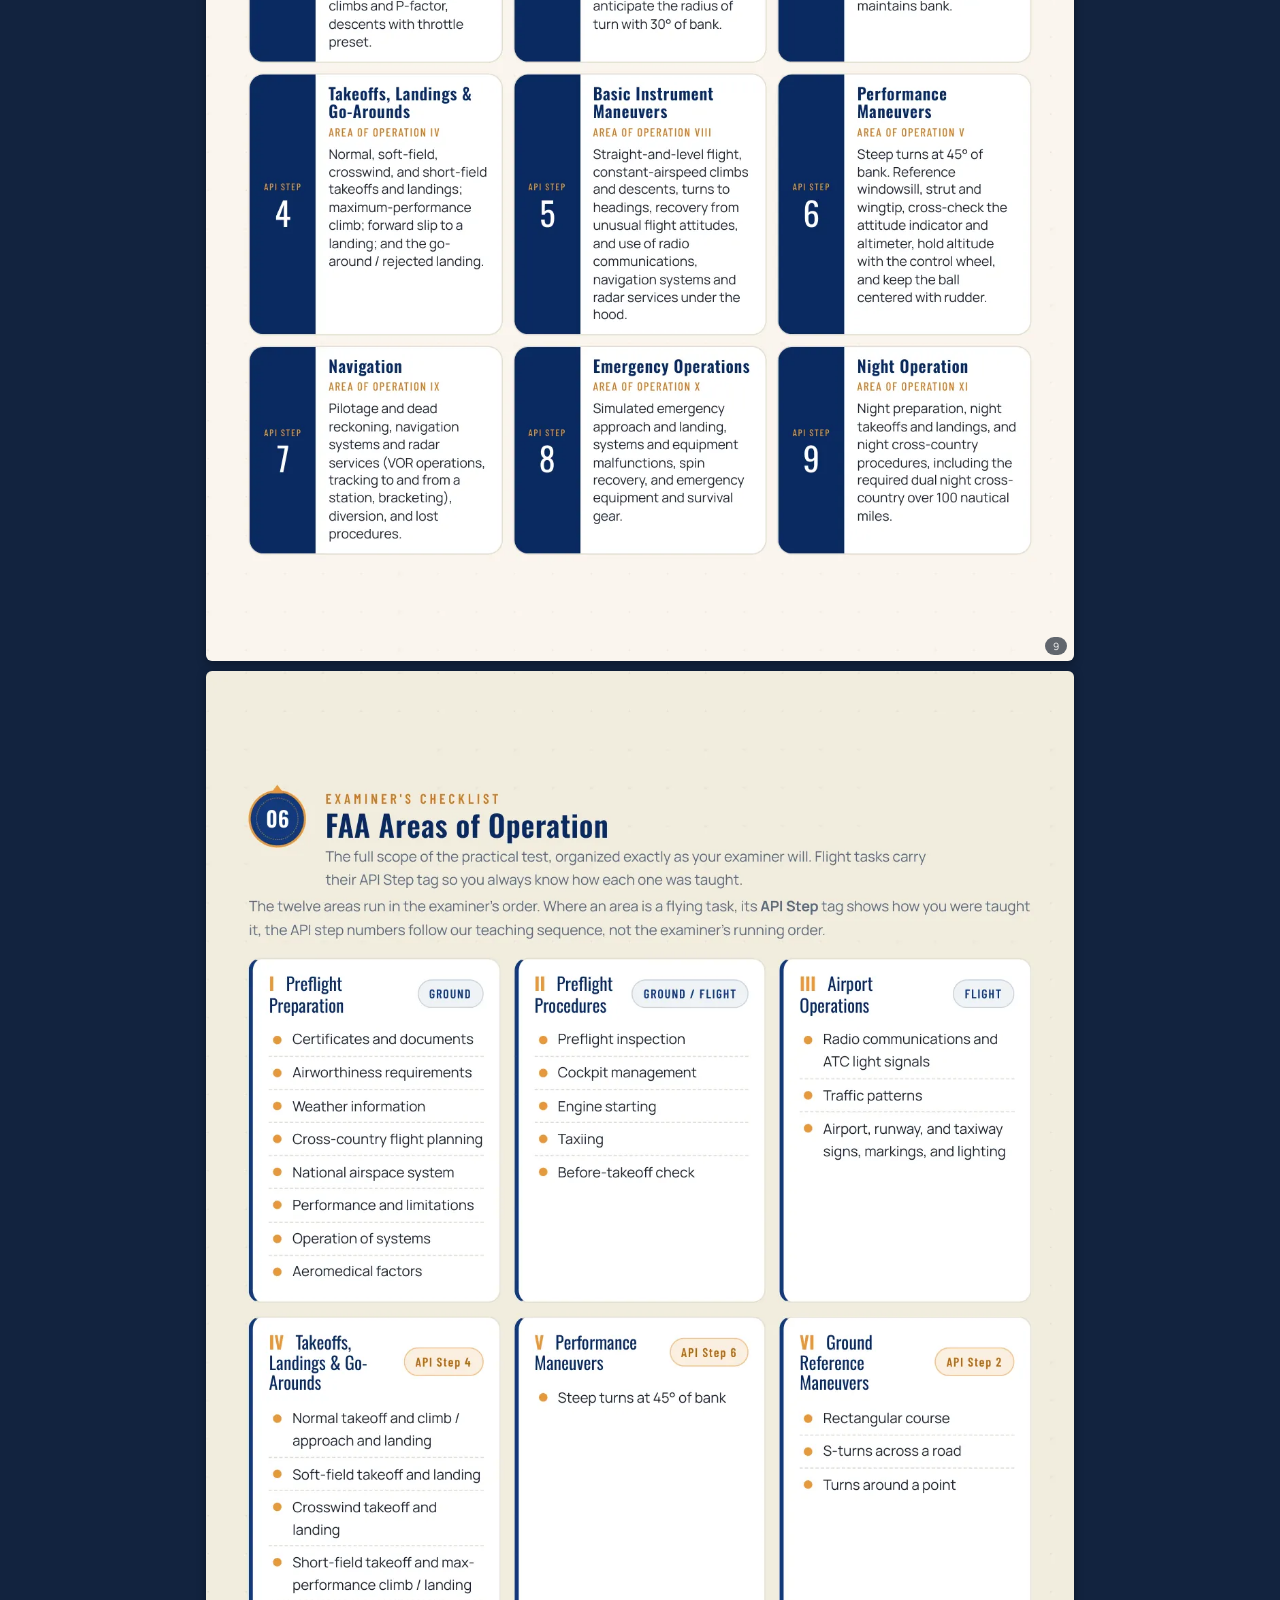
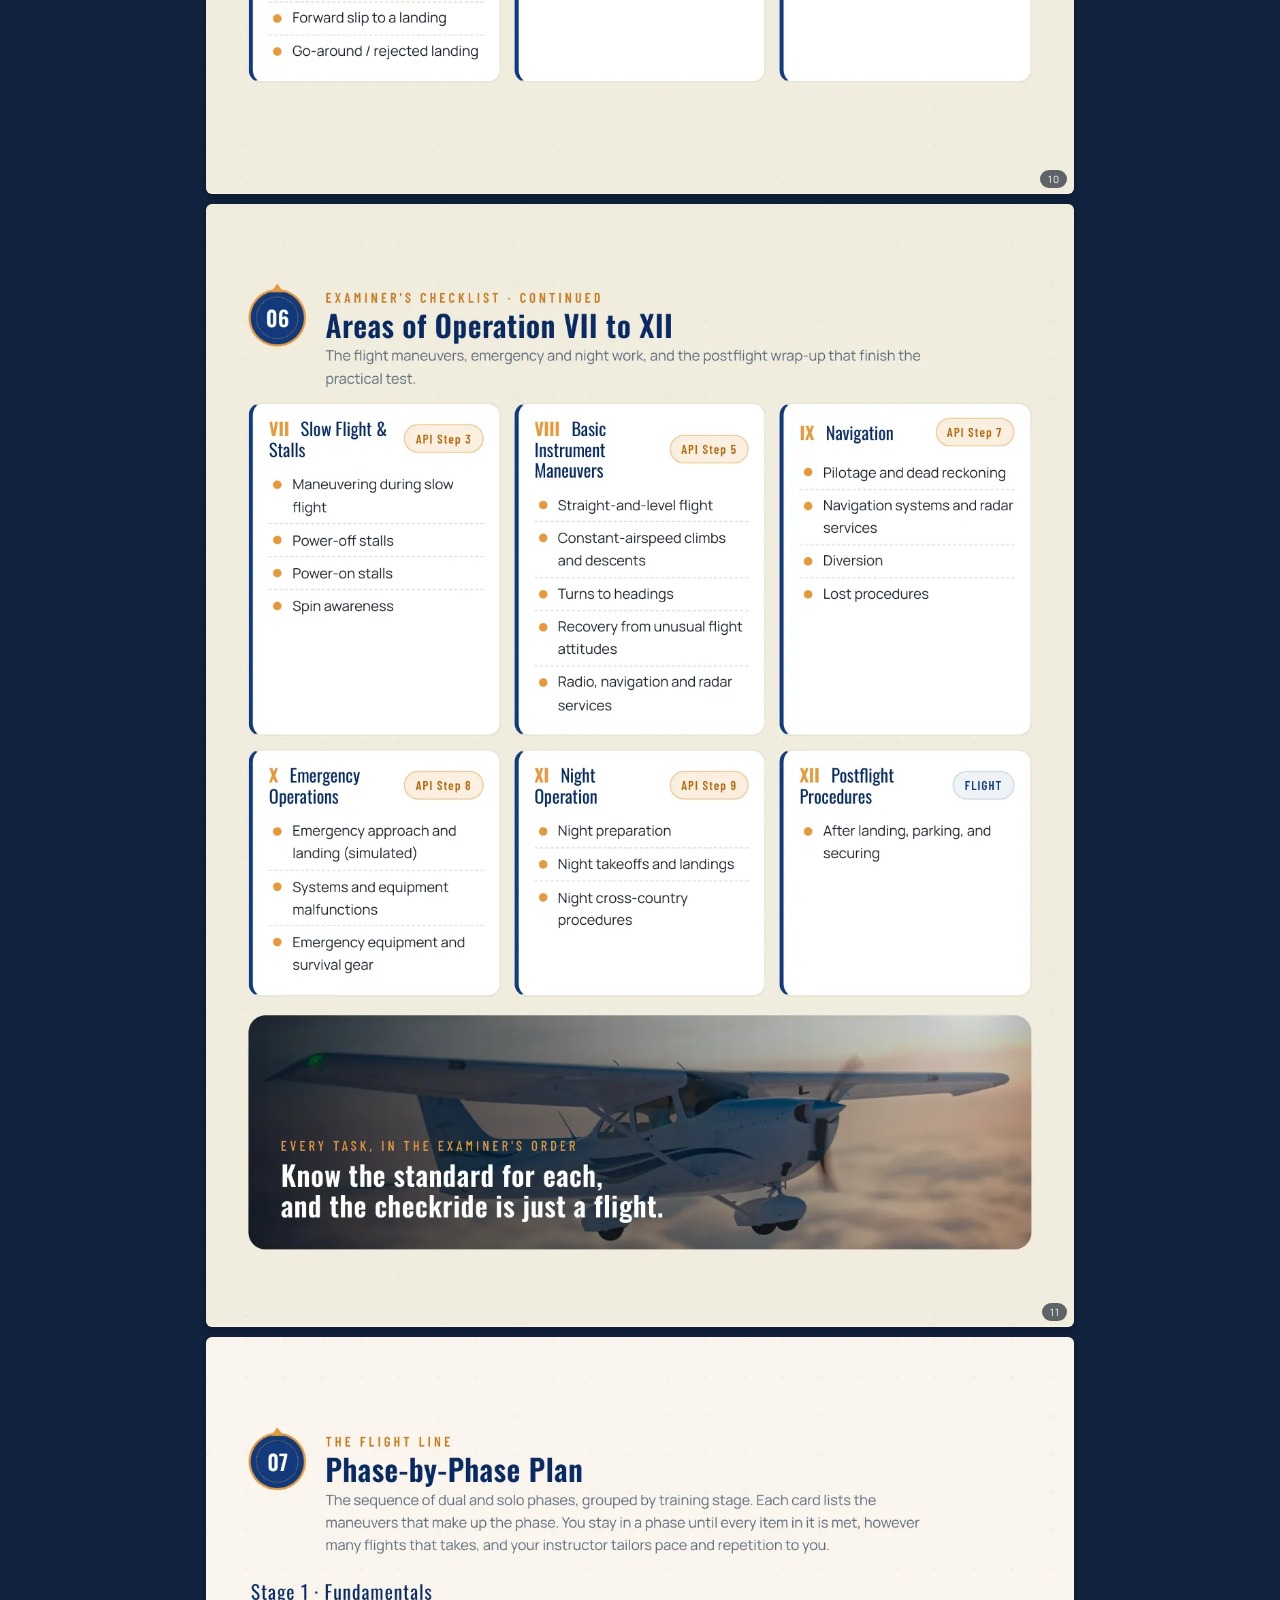
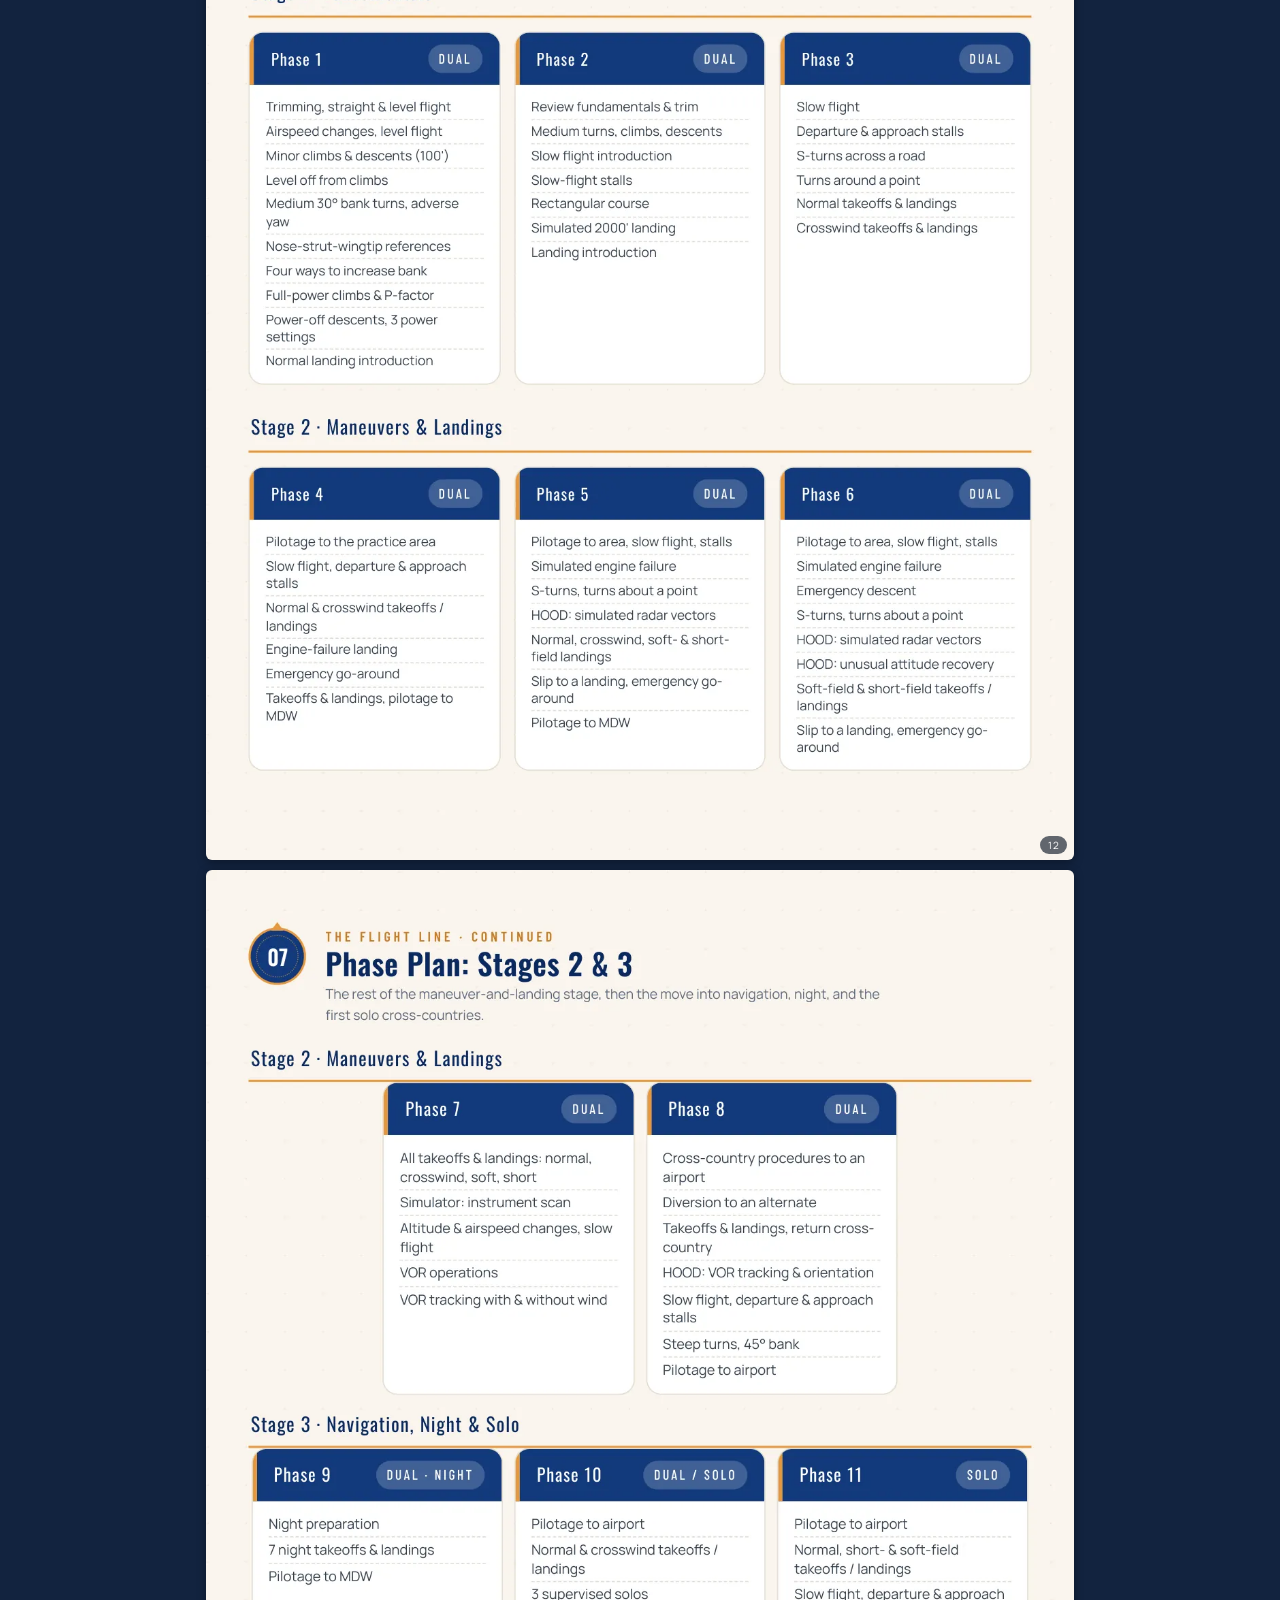
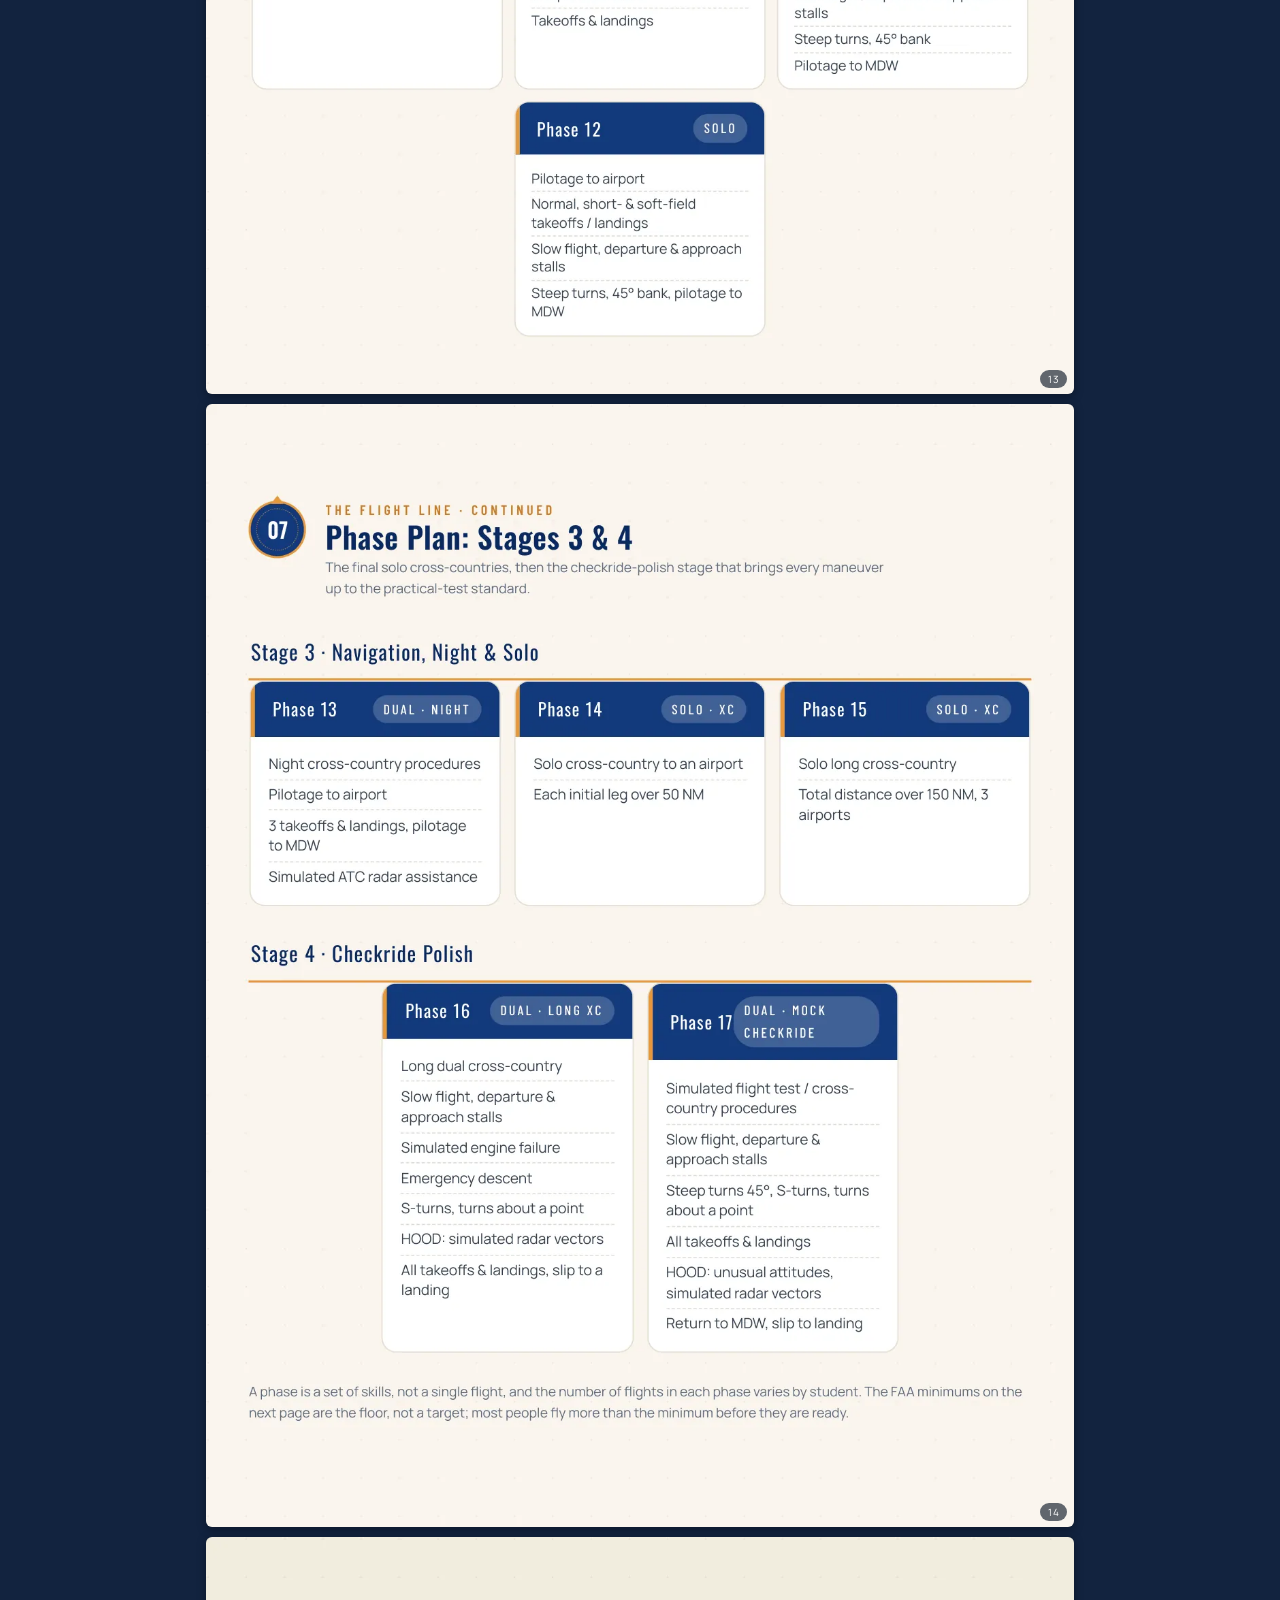
==== commit 7e6a8759: "Digital syllabus: second edition, 41 pages Rebuilt from the print master accepted 2026-09-30. Two ne" ====
--- a/syllabus/index.html
+++ b/syllabus/index.html
@@ -7,6 +7,11 @@
 <title>Private Pilot Syllabus: Aviation Professionals Inc.</title>
 <meta name="description" content="Digital copy of the Aviation Professionals Inc. Private Pilot training syllabus.">
 <meta name="theme-color" content="#0B2B63">
+<link rel="apple-touch-icon" href="icons/apple-touch-icon.png">
+<link rel="icon" type="image/png" sizes="32x32" href="icons/favicon-32.png">
+<link rel="manifest" href="manifest.webmanifest">
+<meta name="apple-mobile-web-app-title" content="API Syllabus">
+<meta name="application-name" content="API Syllabus">
 <link rel="preconnect" href="https://fonts.googleapis.com">
 <link rel="preconnect" href="https://fonts.gstatic.com" crossorigin>
 <link href="https://fonts.googleapis.com/css2?family=Oswald:wght@500;600&family=Manrope:wght@400;600;700&display=swap" rel="stylesheet">
@@ -88,54 +93,56 @@
       <li><button data-p="1"><span class="n">1</span>Cover</button></li>
       <li><button data-p="2"><span class="n">2</span>Welcome Aboard</button></li>
       <li><button data-p="3"><span class="n">3</span>Attitude Flying</button></li>
-      <li><button data-p="4"><span class="n">4</span>The Rules of Attitude Flying</button></li>
-      <li><button data-p="5"><span class="n">5</span>How the Program Works</button></li>
-      <li><button data-p="6"><span class="n">6</span>Flight Controls</button></li>
+      <li><button data-p="4"><span class="n">4</span>Left and Right Wingtip: The Runway View</button></li>
+      <li><button data-p="5"><span class="n">5</span>The Rules of Attitude Flying</button></li>
+      <li><button data-p="6"><span class="n">6</span>How the Program Works</button></li>
+      <li><button data-p="7"><span class="n">7</span>Flight Controls</button></li>
+      <li><button data-p="8"><span class="n">8</span>The Cessna 172 Panel</button></li>
     </ul>
     <h3>The Curriculum</h3>
     <ul>
-      <li><button data-p="7"><span class="n">7</span>The Nine API Steps</button></li>
-      <li><button data-p="8"><span class="n">8</span>Areas of Operation I to VI</button></li>
-      <li><button data-p="9"><span class="n">9</span>Areas of Operation VII to XII</button></li>
-      <li><button data-p="10"><span class="n">10</span>Lesson Plan: Stage 1</button></li>
-      <li><button data-p="11"><span class="n">11</span>Lesson Plan: Stages 2 and 3</button></li>
-      <li><button data-p="12"><span class="n">12</span>Lesson Plan: Stages 3 and 4</button></li>
-      <li><button data-p="13"><span class="n">13</span>Flight Time Requirements</button></li>
+      <li><button data-p="9"><span class="n">9</span>The Nine API Steps</button></li>
+      <li><button data-p="10"><span class="n">10</span>Areas of Operation I to VI</button></li>
+      <li><button data-p="11"><span class="n">11</span>Areas of Operation VII to XII</button></li>
+      <li><button data-p="12"><span class="n">12</span>Phase Plan: Stages 1 and 2</button></li>
+      <li><button data-p="13"><span class="n">13</span>Phase Plan: Stages 2 and 3</button></li>
+      <li><button data-p="14"><span class="n">14</span>Phase Plan: Stages 3 and 4</button></li>
+      <li><button data-p="15"><span class="n">15</span>Flight Time Requirements</button></li>
     </ul>
     <h3>Flight Reference</h3>
     <ul>
-      <li><button data-p="14"><span class="n">14</span>Checkride Maneuvers</button></li>
-      <li><button data-p="15"><span class="n">15</span>Stalls, Spins and Ground Reference</button></li>
-      <li><button data-p="16"><span class="n">16</span>Landing Profiles</button></li>
-      <li><button data-p="17"><span class="n">17</span>Takeoff and Landing Variations</button></li>
-      <li><button data-p="18"><span class="n">18</span>Normal, Soft and Short Field</button></li>
-      <li><button data-p="19"><span class="n">19</span>Normal, Soft and Short Field Chart</button></li>
-      <li><button data-p="20"><span class="n">20</span>Crosswind Landings</button></li>
-      <li><button data-p="21"><span class="n">21</span>Crosswind Landing Chart</button></li>
-      <li><button data-p="22"><span class="n">22</span>Ground Reference Maneuvers</button></li>
-      <li><button data-p="23"><span class="n">23</span>Headings and the Compass Rose</button></li>
-      <li><button data-p="24"><span class="n">24</span>VOR and NDB Navigation</button></li>
-      <li><button data-p="25"><span class="n">25</span>Cessna 172 V-Speeds</button></li>
-      <li><button data-p="26"><span class="n">26</span>Normal and Emergency Checklists</button></li>
-      <li><button data-p="27"><span class="n">27</span>Landing and Emergency Checklists</button></li>
-      <li><button data-p="28"><span class="n">28</span>Preflight Inspection</button></li>
+      <li><button data-p="16"><span class="n">16</span>Checkride Maneuvers</button></li>
+      <li><button data-p="17"><span class="n">17</span>Stalls, Spins and Ground Reference</button></li>
+      <li><button data-p="18"><span class="n">18</span>Landing Profiles</button></li>
+      <li><button data-p="19"><span class="n">19</span>Takeoff and Landing Variations</button></li>
+      <li><button data-p="20"><span class="n">20</span>Normal, Soft and Short Field</button></li>
+      <li><button data-p="21"><span class="n">21</span>Normal, Soft and Short Field Chart</button></li>
+      <li><button data-p="22"><span class="n">22</span>Crosswind Landings</button></li>
+      <li><button data-p="23"><span class="n">23</span>Crosswind Landing Chart</button></li>
+      <li><button data-p="24"><span class="n">24</span>Ground Reference Maneuvers</button></li>
+      <li><button data-p="25"><span class="n">25</span>Headings and the Compass Rose</button></li>
+      <li><button data-p="26"><span class="n">26</span>VOR and NDB Navigation</button></li>
+      <li><button data-p="27"><span class="n">27</span>Cessna 172 V-Speeds</button></li>
+      <li><button data-p="28"><span class="n">28</span>Normal and Emergency Checklists</button></li>
+      <li><button data-p="29"><span class="n">29</span>Landing and Emergency Checklists</button></li>
+      <li><button data-p="30"><span class="n">30</span>Preflight Inspection</button></li>
     </ul>
     <h3>Weather and Operations</h3>
     <ul>
-      <li><button data-p="29"><span class="n">29</span>Weather Briefing</button></li>
-      <li><button data-p="30"><span class="n">30</span>Cloud Classification</button></li>
-      <li><button data-p="31"><span class="n">31</span>Cold Fronts</button></li>
-      <li><button data-p="32"><span class="n">32</span>Warm Fronts</button></li>
-      <li><button data-p="33"><span class="n">33</span>Occluded Front</button></li>
-      <li><button data-p="34"><span class="n">34</span>Stationary Fronts</button></li>
-      <li><button data-p="35"><span class="n">35</span>Surface Analysis Symbols</button></li>
-      <li><button data-p="36"><span class="n">36</span>Midway Communications</button></li>
-      <li><button data-p="37"><span class="n">37</span>KMDW Airport Diagram</button></li>
+      <li><button data-p="31"><span class="n">31</span>Weather Briefing</button></li>
+      <li><button data-p="32"><span class="n">32</span>Cloud Classification</button></li>
+      <li><button data-p="33"><span class="n">33</span>Cold Fronts</button></li>
+      <li><button data-p="34"><span class="n">34</span>Warm Fronts</button></li>
+      <li><button data-p="35"><span class="n">35</span>Occluded Front</button></li>
+      <li><button data-p="36"><span class="n">36</span>Stationary Fronts</button></li>
+      <li><button data-p="37"><span class="n">37</span>Surface Analysis Symbols</button></li>
+      <li><button data-p="38"><span class="n">38</span>Midway Communications</button></li>
+      <li><button data-p="39"><span class="n">39</span>KMDW Airport Diagram</button></li>
     </ul>
     <h3>Administrative</h3>
     <ul>
-      <li><button data-p="38"><span class="n">38</span>Student Certificate and Medical</button></li>
-      <li><button data-p="39"><span class="n">39</span>The Sky Is No Longer The Limit</button></li>
+      <li><button data-p="40"><span class="n">40</span>Student Certificate and Medical</button></li>
+      <li><button data-p="41"><span class="n">41</span>The Sky Is No Longer The Limit</button></li>
     </ul>
   </div>
 </div>
@@ -143,45 +150,47 @@
 <noscript><div class="nojs">Turn on JavaScript to page through the syllabus. If it still will not load, call the school on 773 284 5678.</div></noscript>
 
 <main id="pages">
-  <figure class="pg" id="p1"><img src="pages/p01.webp" width="1275" height="1651" decoding="async" alt="Page 1"><figcaption>1</figcaption></figure>
-  <figure class="pg" id="p2"><img data-src="pages/p02.webp" width="1275" height="1651" decoding="async" alt="Page 2"><figcaption>2</figcaption></figure>
-  <figure class="pg" id="p3"><img data-src="pages/p03.webp" width="1275" height="1651" decoding="async" alt="Page 3"><figcaption>3</figcaption></figure>
-  <figure class="pg" id="p4"><img data-src="pages/p04.webp" width="1275" height="1651" decoding="async" alt="Page 4"><figcaption>4</figcaption></figure>
-  <figure class="pg" id="p5"><img data-src="pages/p05.webp" width="1275" height="1651" decoding="async" alt="Page 5"><figcaption>5</figcaption></figure>
-  <figure class="pg" id="p6"><img data-src="pages/p06.webp" width="1275" height="1651" decoding="async" alt="Page 6"><figcaption>6</figcaption></figure>
-  <figure class="pg" id="p7"><img data-src="pages/p07.webp" width="1275" height="1651" decoding="async" alt="Page 7"><figcaption>7</figcaption></figure>
-  <figure class="pg" id="p8"><img data-src="pages/p08.webp" width="1275" height="1651" decoding="async" alt="Page 8"><figcaption>8</figcaption></figure>
-  <figure class="pg" id="p9"><img data-src="pages/p09.webp" width="1275" height="1651" decoding="async" alt="Page 9"><figcaption>9</figcaption></figure>
-  <figure class="pg" id="p10"><img data-src="pages/p10.webp" width="1275" height="1651" decoding="async" alt="Page 10"><figcaption>10</figcaption></figure>
-  <figure class="pg" id="p11"><img data-src="pages/p11.webp" width="1275" height="1651" decoding="async" alt="Page 11"><figcaption>11</figcaption></figure>
-  <figure class="pg" id="p12"><img data-src="pages/p12.webp" width="1275" height="1651" decoding="async" alt="Page 12"><figcaption>12</figcaption></figure>
-  <figure class="pg" id="p13"><img data-src="pages/p13.webp" width="1275" height="1651" decoding="async" alt="Page 13"><figcaption>13</figcaption></figure>
-  <figure class="pg" id="p14"><img data-src="pages/p14.webp" width="1275" height="1651" decoding="async" alt="Page 14"><figcaption>14</figcaption></figure>
-  <figure class="pg" id="p15"><img data-src="pages/p15.webp" width="1275" height="1651" decoding="async" alt="Page 15"><figcaption>15</figcaption></figure>
-  <figure class="pg" id="p16"><img data-src="pages/p16.webp" width="1275" height="1651" decoding="async" alt="Page 16"><figcaption>16</figcaption></figure>
-  <figure class="pg" id="p17"><img data-src="pages/p17.webp" width="1275" height="1651" decoding="async" alt="Page 17"><figcaption>17</figcaption></figure>
-  <figure class="pg" id="p18"><img data-src="pages/p18.webp" width="1275" height="1651" decoding="async" alt="Page 18"><figcaption>18</figcaption></figure>
-  <figure class="pg" id="p19"><img data-src="pages/p19.webp" width="1275" height="1651" decoding="async" alt="Page 19"><figcaption>19</figcaption></figure>
-  <figure class="pg" id="p20"><img data-src="pages/p20.webp" width="1275" height="1651" decoding="async" alt="Page 20"><figcaption>20</figcaption></figure>
-  <figure class="pg" id="p21"><img data-src="pages/p21.webp" width="1275" height="1651" decoding="async" alt="Page 21"><figcaption>21</figcaption></figure>
-  <figure class="pg" id="p22"><img data-src="pages/p22.webp" width="1275" height="1651" decoding="async" alt="Page 22"><figcaption>22</figcaption></figure>
-  <figure class="pg" id="p23"><img data-src="pages/p23.webp" width="1275" height="1651" decoding="async" alt="Page 23"><figcaption>23</figcaption></figure>
-  <figure class="pg" id="p24"><img data-src="pages/p24.webp" width="1275" height="1651" decoding="async" alt="Page 24"><figcaption>24</figcaption></figure>
-  <figure class="pg" id="p25"><img data-src="pages/p25.webp" width="1275" height="1651" decoding="async" alt="Page 25"><figcaption>25</figcaption></figure>
-  <figure class="pg" id="p26"><img data-src="pages/p26.webp" width="1275" height="1651" decoding="async" alt="Page 26"><figcaption>26</figcaption></figure>
-  <figure class="pg" id="p27"><img data-src="pages/p27.webp" width="1275" height="1651" decoding="async" alt="Page 27"><figcaption>27</figcaption></figure>
-  <figure class="pg" id="p28"><img data-src="pages/p28.webp" width="1275" height="1651" decoding="async" alt="Page 28"><figcaption>28</figcaption></figure>
-  <figure class="pg" id="p29"><img data-src="pages/p29.webp" width="1275" height="1651" decoding="async" alt="Page 29"><figcaption>29</figcaption></figure>
-  <figure class="pg" id="p30"><img data-src="pages/p30.webp" width="1275" height="1651" decoding="async" alt="Page 30"><figcaption>30</figcaption></figure>
-  <figure class="pg" id="p31"><img data-src="pages/p31.webp" width="1275" height="1651" decoding="async" alt="Page 31"><figcaption>31</figcaption></figure>
-  <figure class="pg" id="p32"><img data-src="pages/p32.webp" width="1275" height="1651" decoding="async" alt="Page 32"><figcaption>32</figcaption></figure>
-  <figure class="pg" id="p33"><img data-src="pages/p33.webp" width="1275" height="1651" decoding="async" alt="Page 33"><figcaption>33</figcaption></figure>
-  <figure class="pg" id="p34"><img data-src="pages/p34.webp" width="1275" height="1651" decoding="async" alt="Page 34"><figcaption>34</figcaption></figure>
-  <figure class="pg" id="p35"><img data-src="pages/p35.webp" width="1275" height="1651" decoding="async" alt="Page 35"><figcaption>35</figcaption></figure>
-  <figure class="pg" id="p36"><img data-src="pages/p36.webp" width="1275" height="1651" decoding="async" alt="Page 36"><figcaption>36</figcaption></figure>
-  <figure class="pg" id="p37"><img data-src="pages/p37.webp" width="1275" height="1651" decoding="async" alt="Page 37"><figcaption>37</figcaption></figure>
-  <figure class="pg" id="p38"><img data-src="pages/p38.webp" width="1275" height="1651" decoding="async" alt="Page 38"><figcaption>38</figcaption></figure>
-  <figure class="pg" id="p39"><img data-src="pages/p39.webp" width="1275" height="1651" decoding="async" alt="Page 39"><figcaption>39</figcaption></figure>
+  <figure class="pg" id="p1"><img src="pages/p01.webp" width="1275" height="1650" decoding="async" alt="Page 1"><figcaption>1</figcaption></figure>
+  <figure class="pg" id="p2"><img data-src="pages/p02.webp" width="1275" height="1650" decoding="async" alt="Page 2"><figcaption>2</figcaption></figure>
+  <figure class="pg" id="p3"><img data-src="pages/p03.webp" width="1275" height="1650" decoding="async" alt="Page 3"><figcaption>3</figcaption></figure>
+  <figure class="pg" id="p4"><img data-src="pages/p04.webp" width="1275" height="1650" decoding="async" alt="Page 4"><figcaption>4</figcaption></figure>
+  <figure class="pg" id="p5"><img data-src="pages/p05.webp" width="1275" height="1650" decoding="async" alt="Page 5"><figcaption>5</figcaption></figure>
+  <figure class="pg" id="p6"><img data-src="pages/p06.webp" width="1275" height="1650" decoding="async" alt="Page 6"><figcaption>6</figcaption></figure>
+  <figure class="pg" id="p7"><img data-src="pages/p07.webp" width="1275" height="1650" decoding="async" alt="Page 7"><figcaption>7</figcaption></figure>
+  <figure class="pg" id="p8"><img data-src="pages/p08.webp" width="1275" height="1650" decoding="async" alt="Page 8"><figcaption>8</figcaption></figure>
+  <figure class="pg" id="p9"><img data-src="pages/p09.webp" width="1275" height="1650" decoding="async" alt="Page 9"><figcaption>9</figcaption></figure>
+  <figure class="pg" id="p10"><img data-src="pages/p10.webp" width="1275" height="1650" decoding="async" alt="Page 10"><figcaption>10</figcaption></figure>
+  <figure class="pg" id="p11"><img data-src="pages/p11.webp" width="1275" height="1650" decoding="async" alt="Page 11"><figcaption>11</figcaption></figure>
+  <figure class="pg" id="p12"><img data-src="pages/p12.webp" width="1275" height="1650" decoding="async" alt="Page 12"><figcaption>12</figcaption></figure>
+  <figure class="pg" id="p13"><img data-src="pages/p13.webp" width="1275" height="1650" decoding="async" alt="Page 13"><figcaption>13</figcaption></figure>
+  <figure class="pg" id="p14"><img data-src="pages/p14.webp" width="1275" height="1650" decoding="async" alt="Page 14"><figcaption>14</figcaption></figure>
+  <figure class="pg" id="p15"><img data-src="pages/p15.webp" width="1275" height="1650" decoding="async" alt="Page 15"><figcaption>15</figcaption></figure>
+  <figure class="pg" id="p16"><img data-src="pages/p16.webp" width="1275" height="1650" decoding="async" alt="Page 16"><figcaption>16</figcaption></figure>
+  <figure class="pg" id="p17"><img data-src="pages/p17.webp" width="1275" height="1650" decoding="async" alt="Page 17"><figcaption>17</figcaption></figure>
+  <figure class="pg" id="p18"><img data-src="pages/p18.webp" width="1275" height="1650" decoding="async" alt="Page 18"><figcaption>18</figcaption></figure>
+  <figure class="pg" id="p19"><img data-src="pages/p19.webp" width="1275" height="1650" decoding="async" alt="Page 19"><figcaption>19</figcaption></figure>
+  <figure class="pg" id="p20"><img data-src="pages/p20.webp" width="1275" height="1650" decoding="async" alt="Page 20"><figcaption>20</figcaption></figure>
+  <figure class="pg" id="p21"><img data-src="pages/p21.webp" width="1275" height="1650" decoding="async" alt="Page 21"><figcaption>21</figcaption></figure>
+  <figure class="pg" id="p22"><img data-src="pages/p22.webp" width="1275" height="1650" decoding="async" alt="Page 22"><figcaption>22</figcaption></figure>
+  <figure class="pg" id="p23"><img data-src="pages/p23.webp" width="1275" height="1650" decoding="async" alt="Page 23"><figcaption>23</figcaption></figure>
+  <figure class="pg" id="p24"><img data-src="pages/p24.webp" width="1275" height="1650" decoding="async" alt="Page 24"><figcaption>24</figcaption></figure>
+  <figure class="pg" id="p25"><img data-src="pages/p25.webp" width="1275" height="1650" decoding="async" alt="Page 25"><figcaption>25</figcaption></figure>
+  <figure class="pg" id="p26"><img data-src="pages/p26.webp" width="1275" height="1650" decoding="async" alt="Page 26"><figcaption>26</figcaption></figure>
+  <figure class="pg" id="p27"><img data-src="pages/p27.webp" width="1275" height="1650" decoding="async" alt="Page 27"><figcaption>27</figcaption></figure>
+  <figure class="pg" id="p28"><img data-src="pages/p28.webp" width="1275" height="1650" decoding="async" alt="Page 28"><figcaption>28</figcaption></figure>
+  <figure class="pg" id="p29"><img data-src="pages/p29.webp" width="1275" height="1650" decoding="async" alt="Page 29"><figcaption>29</figcaption></figure>
+  <figure class="pg" id="p30"><img data-src="pages/p30.webp" width="1275" height="1650" decoding="async" alt="Page 30"><figcaption>30</figcaption></figure>
+  <figure class="pg" id="p31"><img data-src="pages/p31.webp" width="1275" height="1650" decoding="async" alt="Page 31"><figcaption>31</figcaption></figure>
+  <figure class="pg" id="p32"><img data-src="pages/p32.webp" width="1275" height="1650" decoding="async" alt="Page 32"><figcaption>32</figcaption></figure>
+  <figure class="pg" id="p33"><img data-src="pages/p33.webp" width="1275" height="1650" decoding="async" alt="Page 33"><figcaption>33</figcaption></figure>
+  <figure class="pg" id="p34"><img data-src="pages/p34.webp" width="1275" height="1650" decoding="async" alt="Page 34"><figcaption>34</figcaption></figure>
+  <figure class="pg" id="p35"><img data-src="pages/p35.webp" width="1275" height="1650" decoding="async" alt="Page 35"><figcaption>35</figcaption></figure>
+  <figure class="pg" id="p36"><img data-src="pages/p36.webp" width="1275" height="1650" decoding="async" alt="Page 36"><figcaption>36</figcaption></figure>
+  <figure class="pg" id="p37"><img data-src="pages/p37.webp" width="1275" height="1650" decoding="async" alt="Page 37"><figcaption>37</figcaption></figure>
+  <figure class="pg" id="p38"><img data-src="pages/p38.webp" width="1275" height="1650" decoding="async" alt="Page 38"><figcaption>38</figcaption></figure>
+  <figure class="pg" id="p39"><img data-src="pages/p39.webp" width="1275" height="1650" decoding="async" alt="Page 39"><figcaption>39</figcaption></figure>
+  <figure class="pg" id="p40"><img data-src="pages/p40.webp" width="1275" height="1650" decoding="async" alt="Page 40"><figcaption>40</figcaption></figure>
+  <figure class="pg" id="p41"><img data-src="pages/p41.webp" width="1275" height="1650" decoding="async" alt="Page 41"><figcaption>41</figcaption></figure>
 </main>
 
 <div class="foot">
@@ -190,7 +199,7 @@
   <span style="opacity:.65">Training guide only. Does not substitute for the POH, AIM, or the FARs.</span>
 </div>
 
-<div id="ind">1 / 39</div>
+<div id="ind">1 / 41</div>
 
 <script>
 (function(){
@@ -222,7 +231,7 @@
   var io=new IntersectionObserver(function(es){
     es.forEach(function(e){
       if(e.isIntersecting){
-        ind.textContent=e.target.id.slice(1)+' / 39';
+        ind.textContent=e.target.id.slice(1)+' / 41';
         ind.style.opacity=1; clearTimeout(t);
         t=setTimeout(function(){ind.style.opacity=0;},1400);
       }
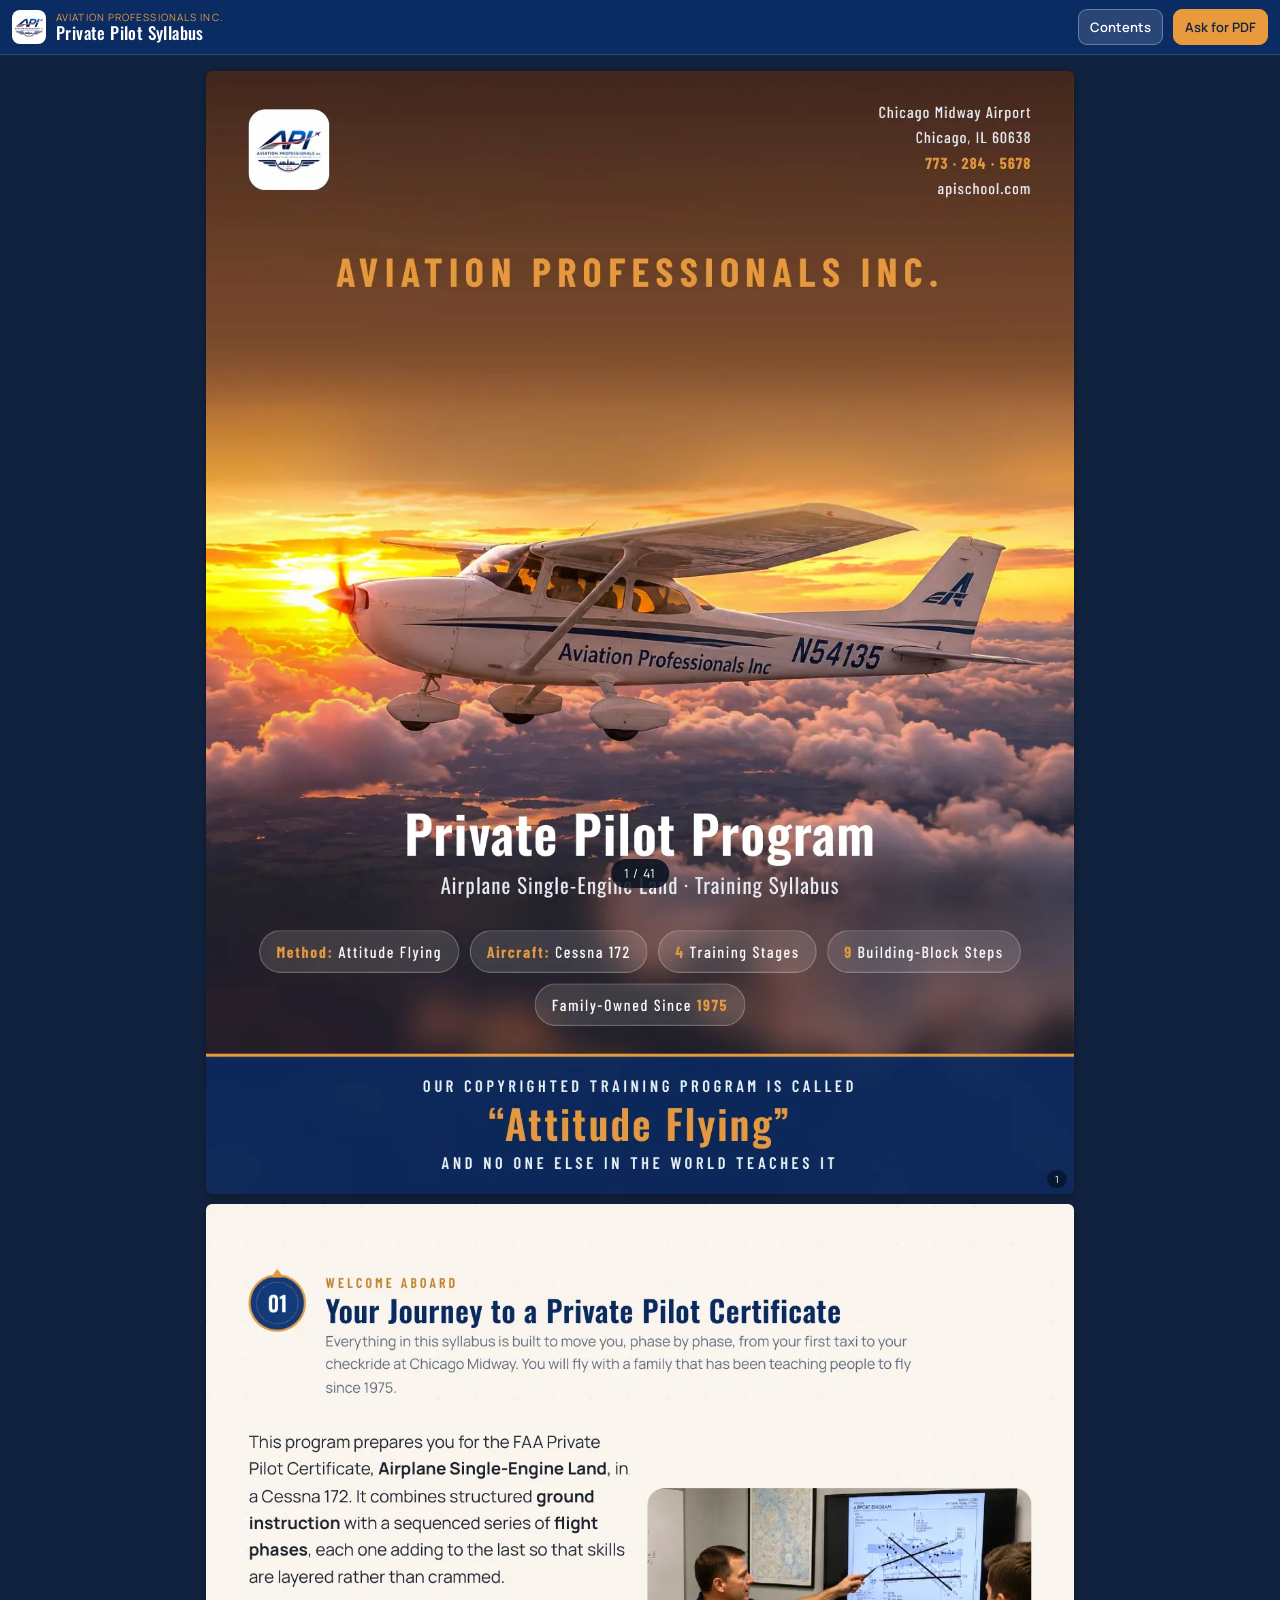
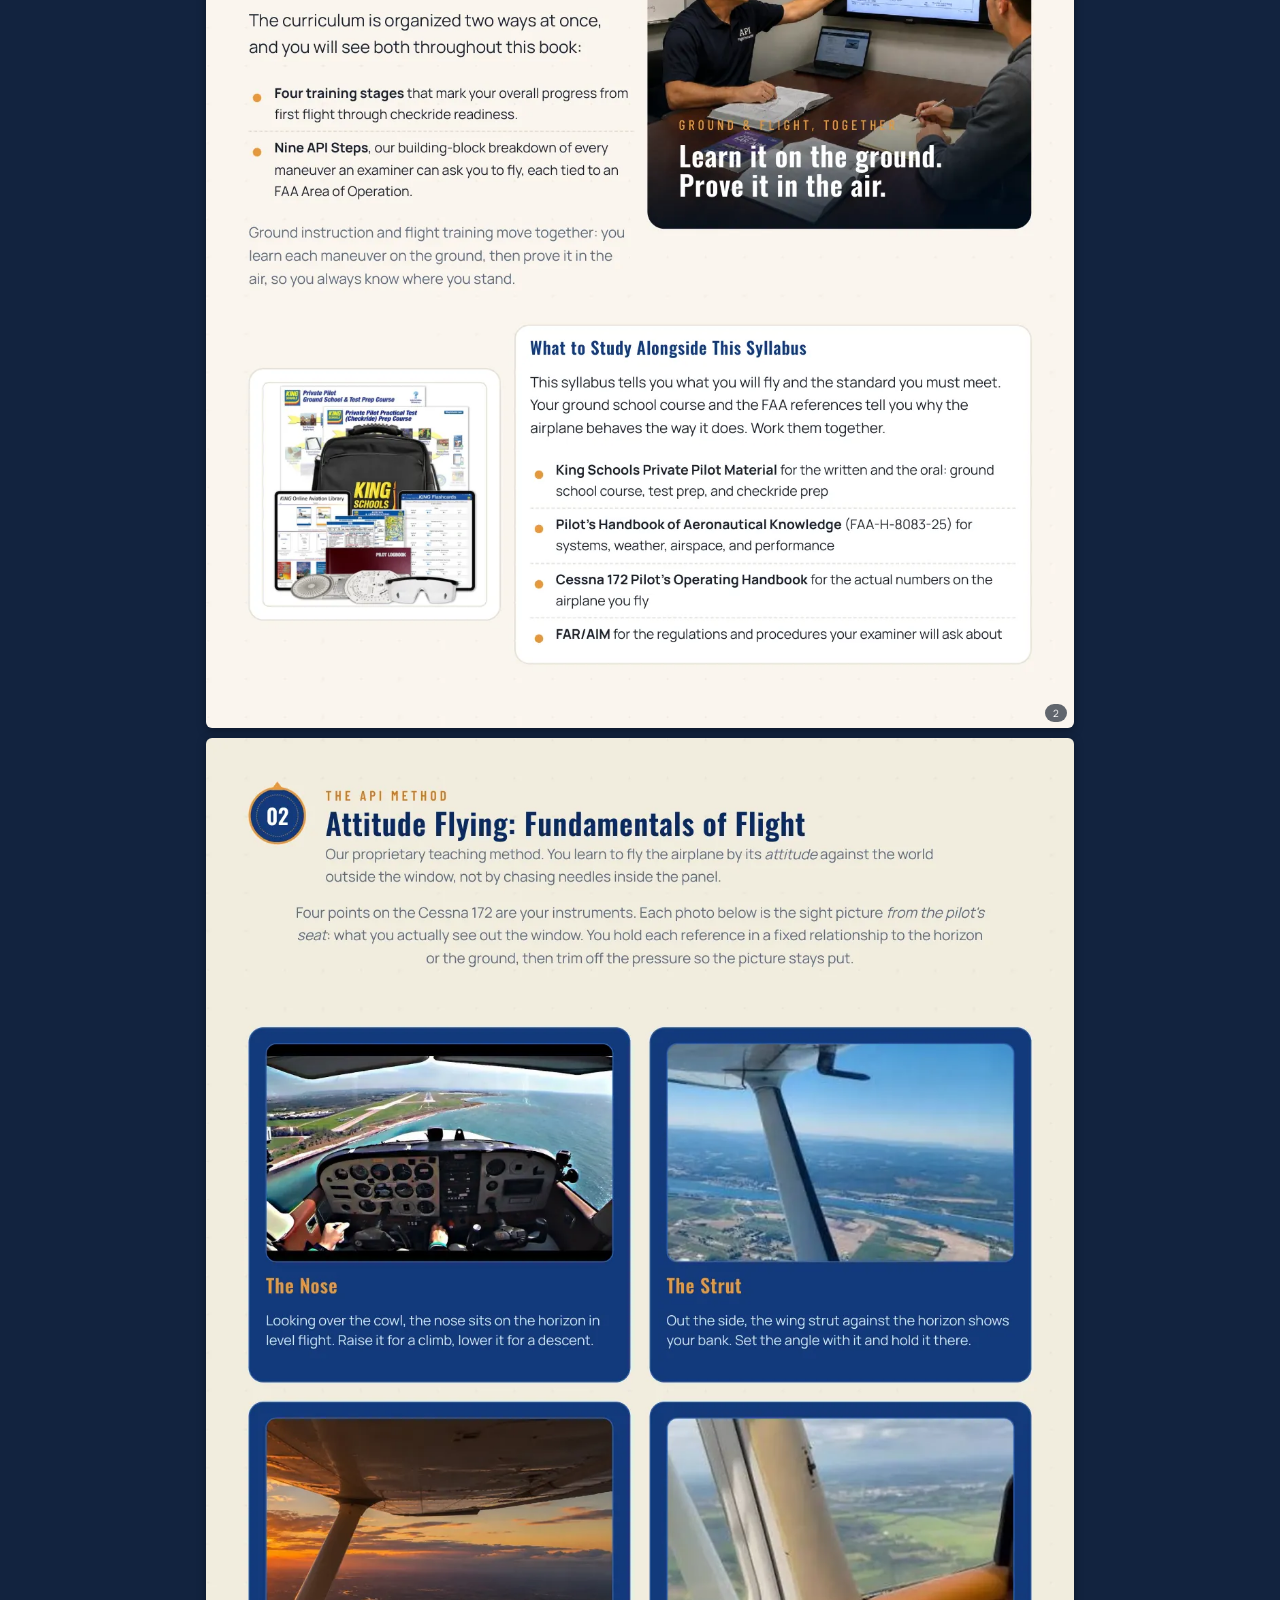
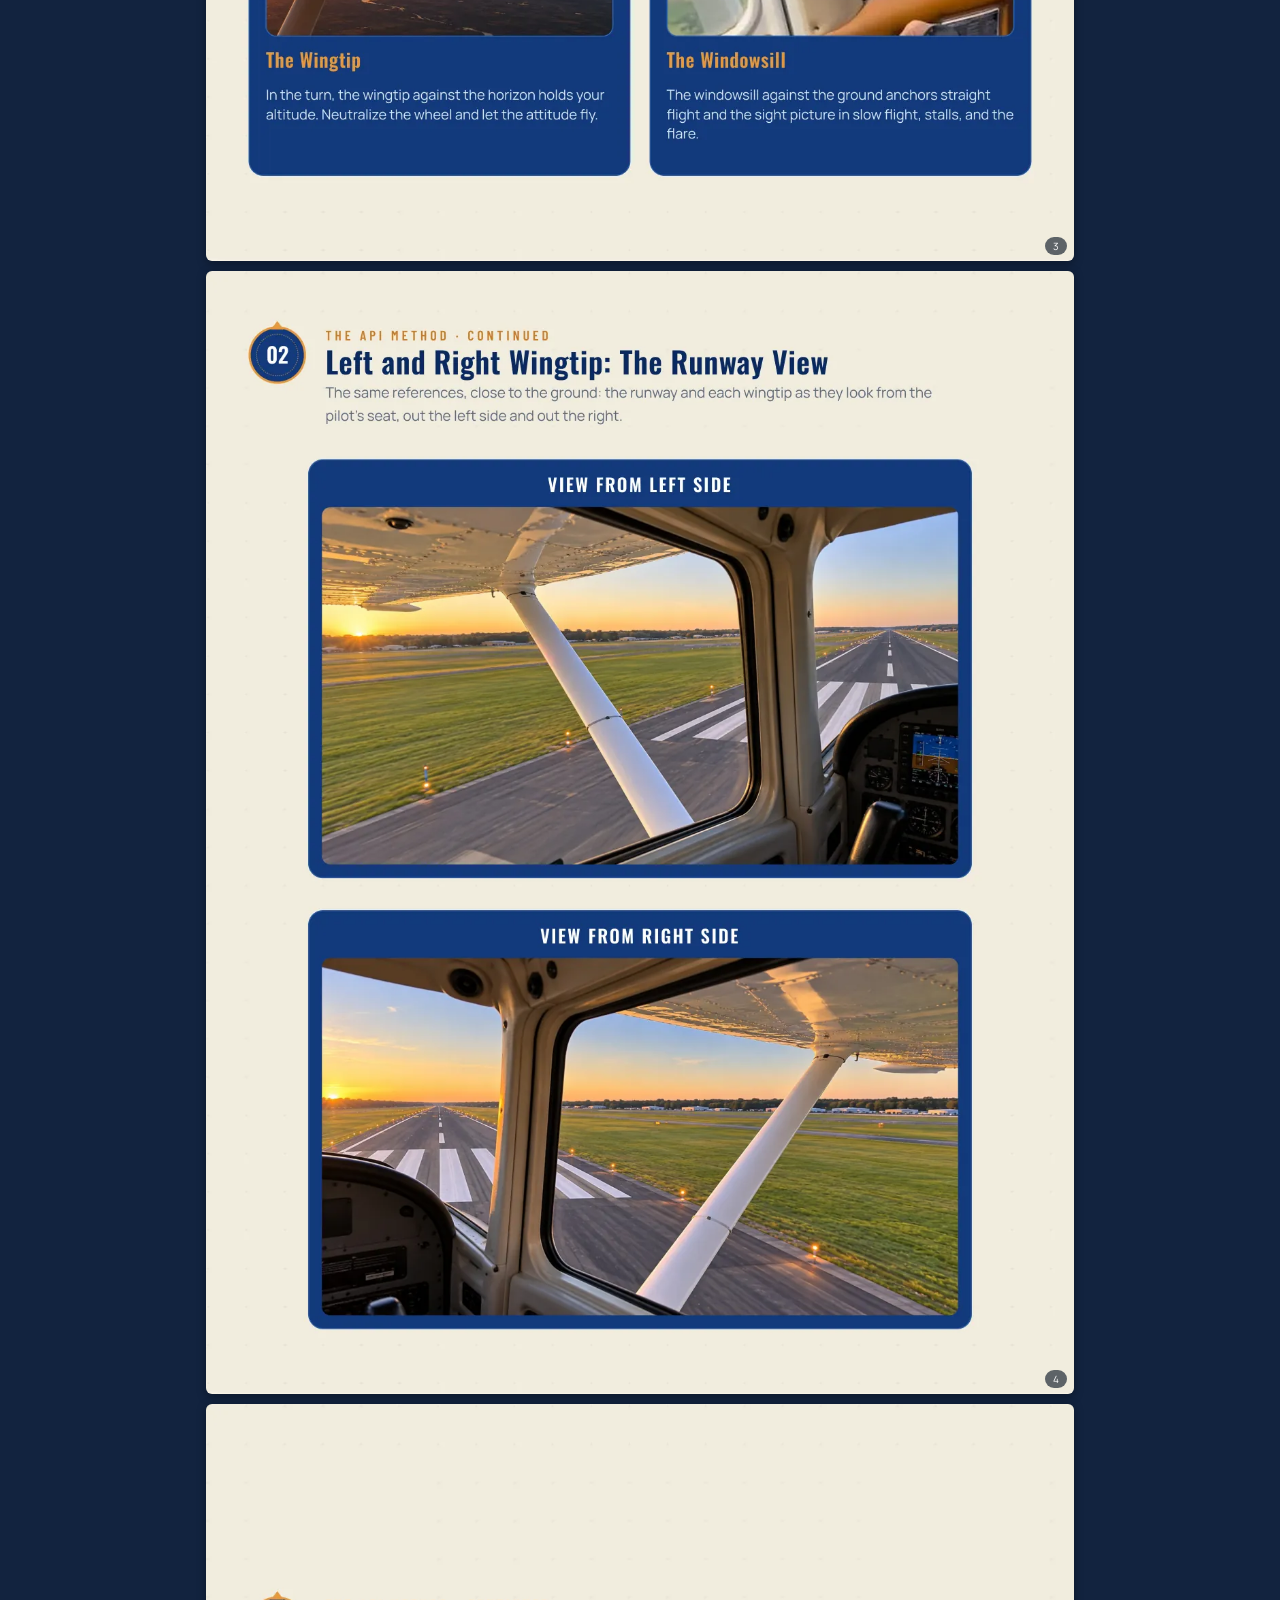
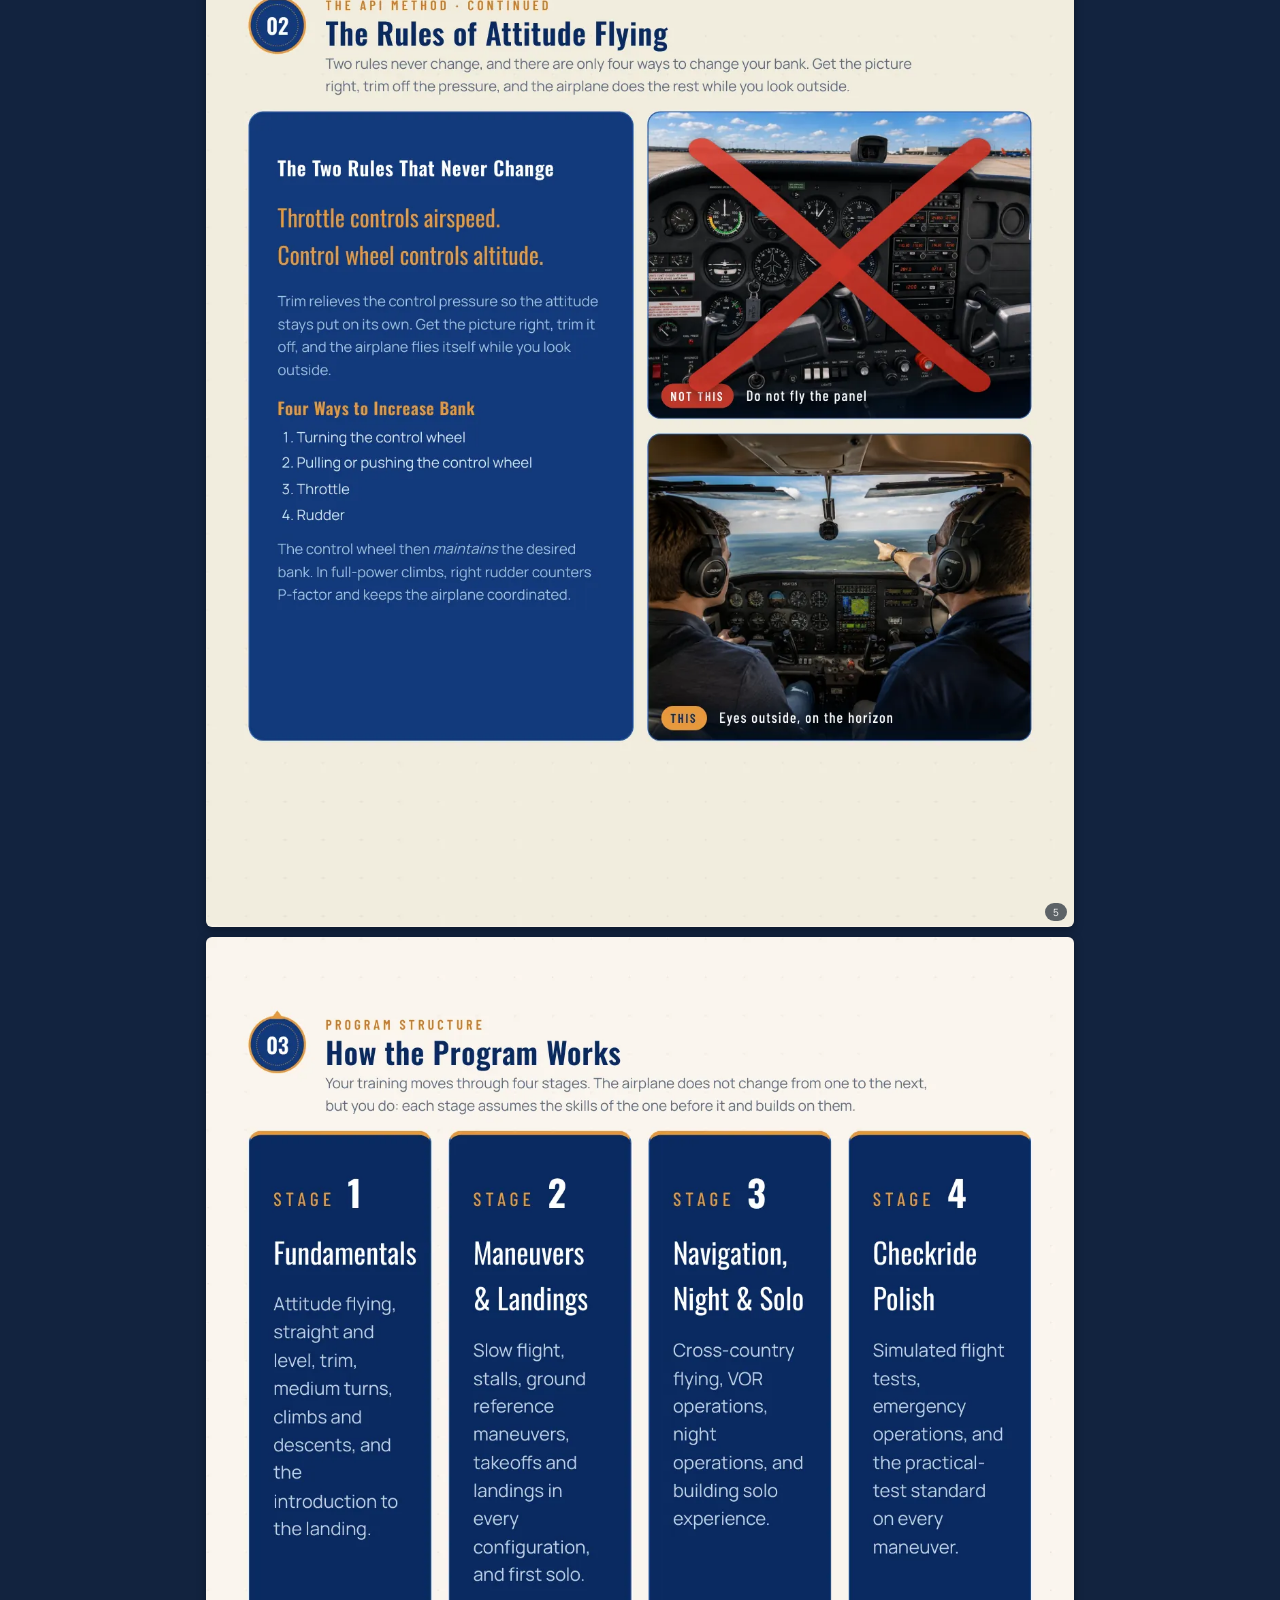
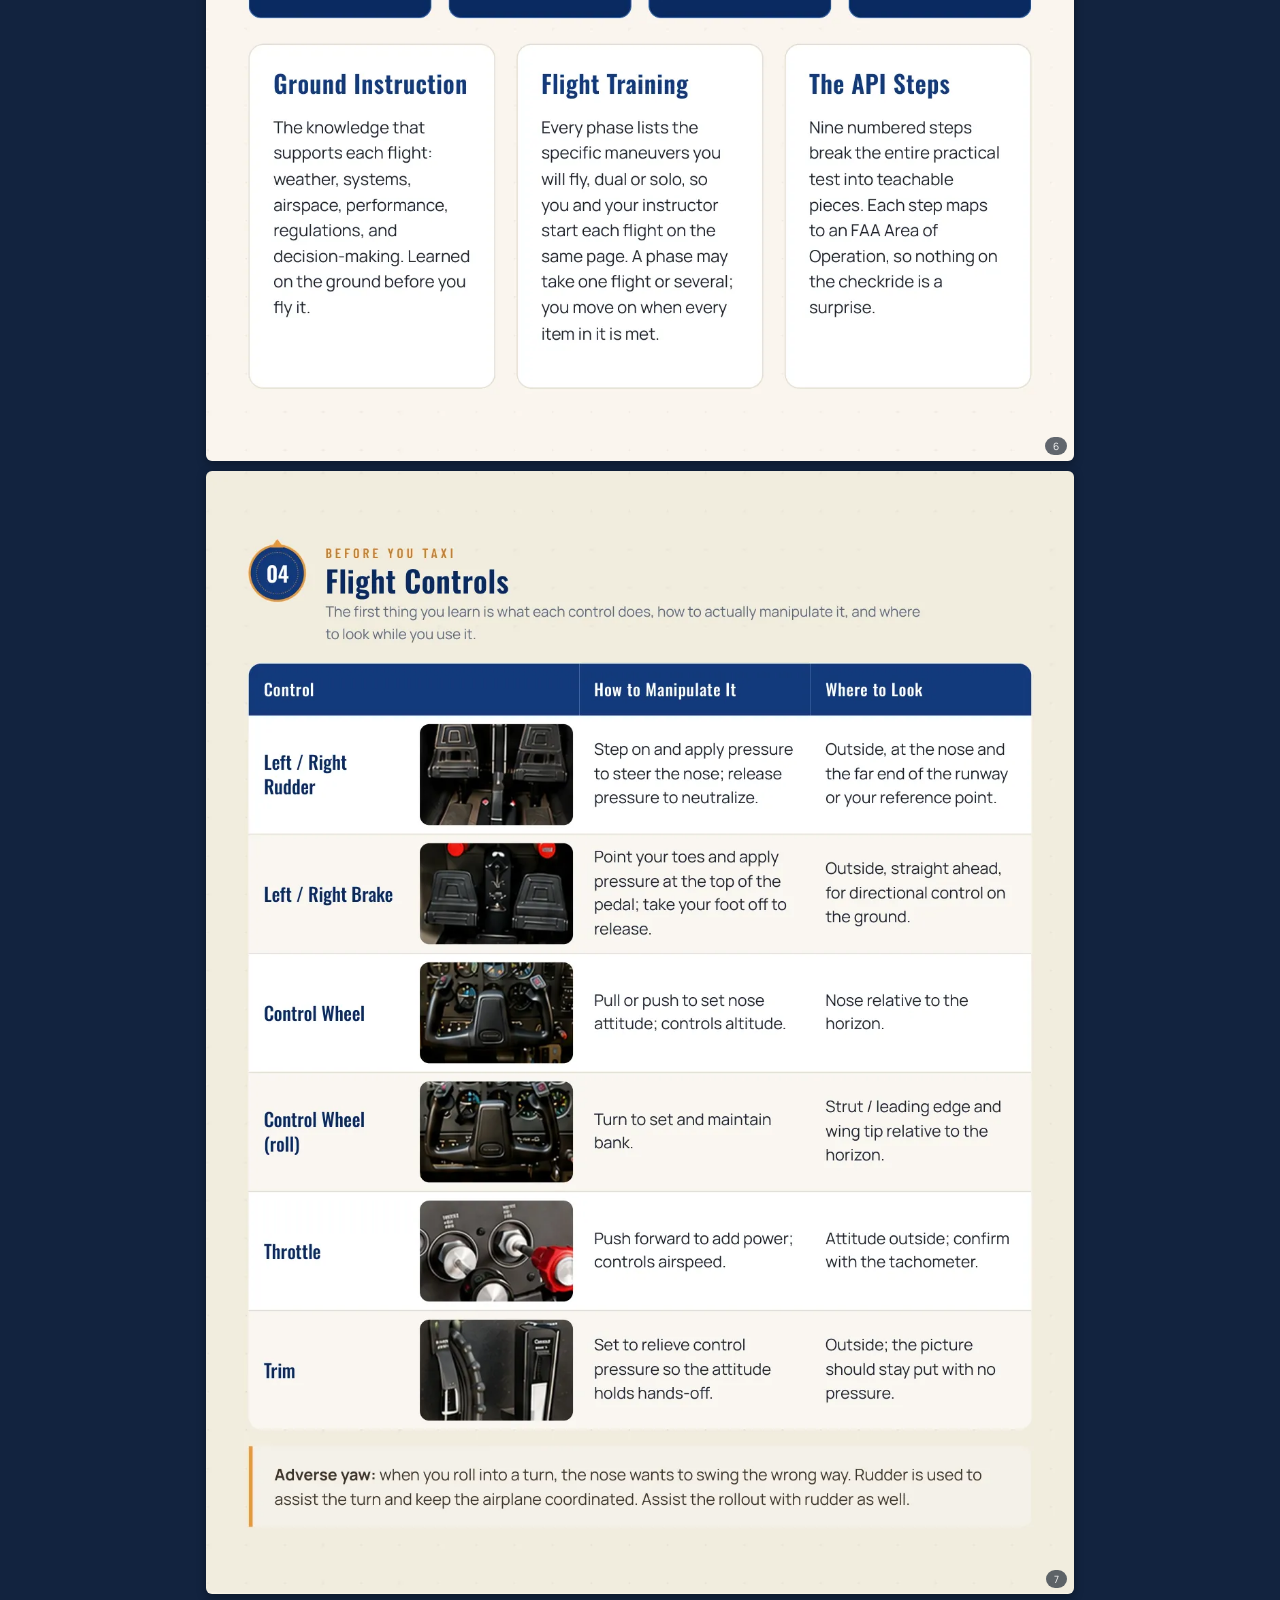
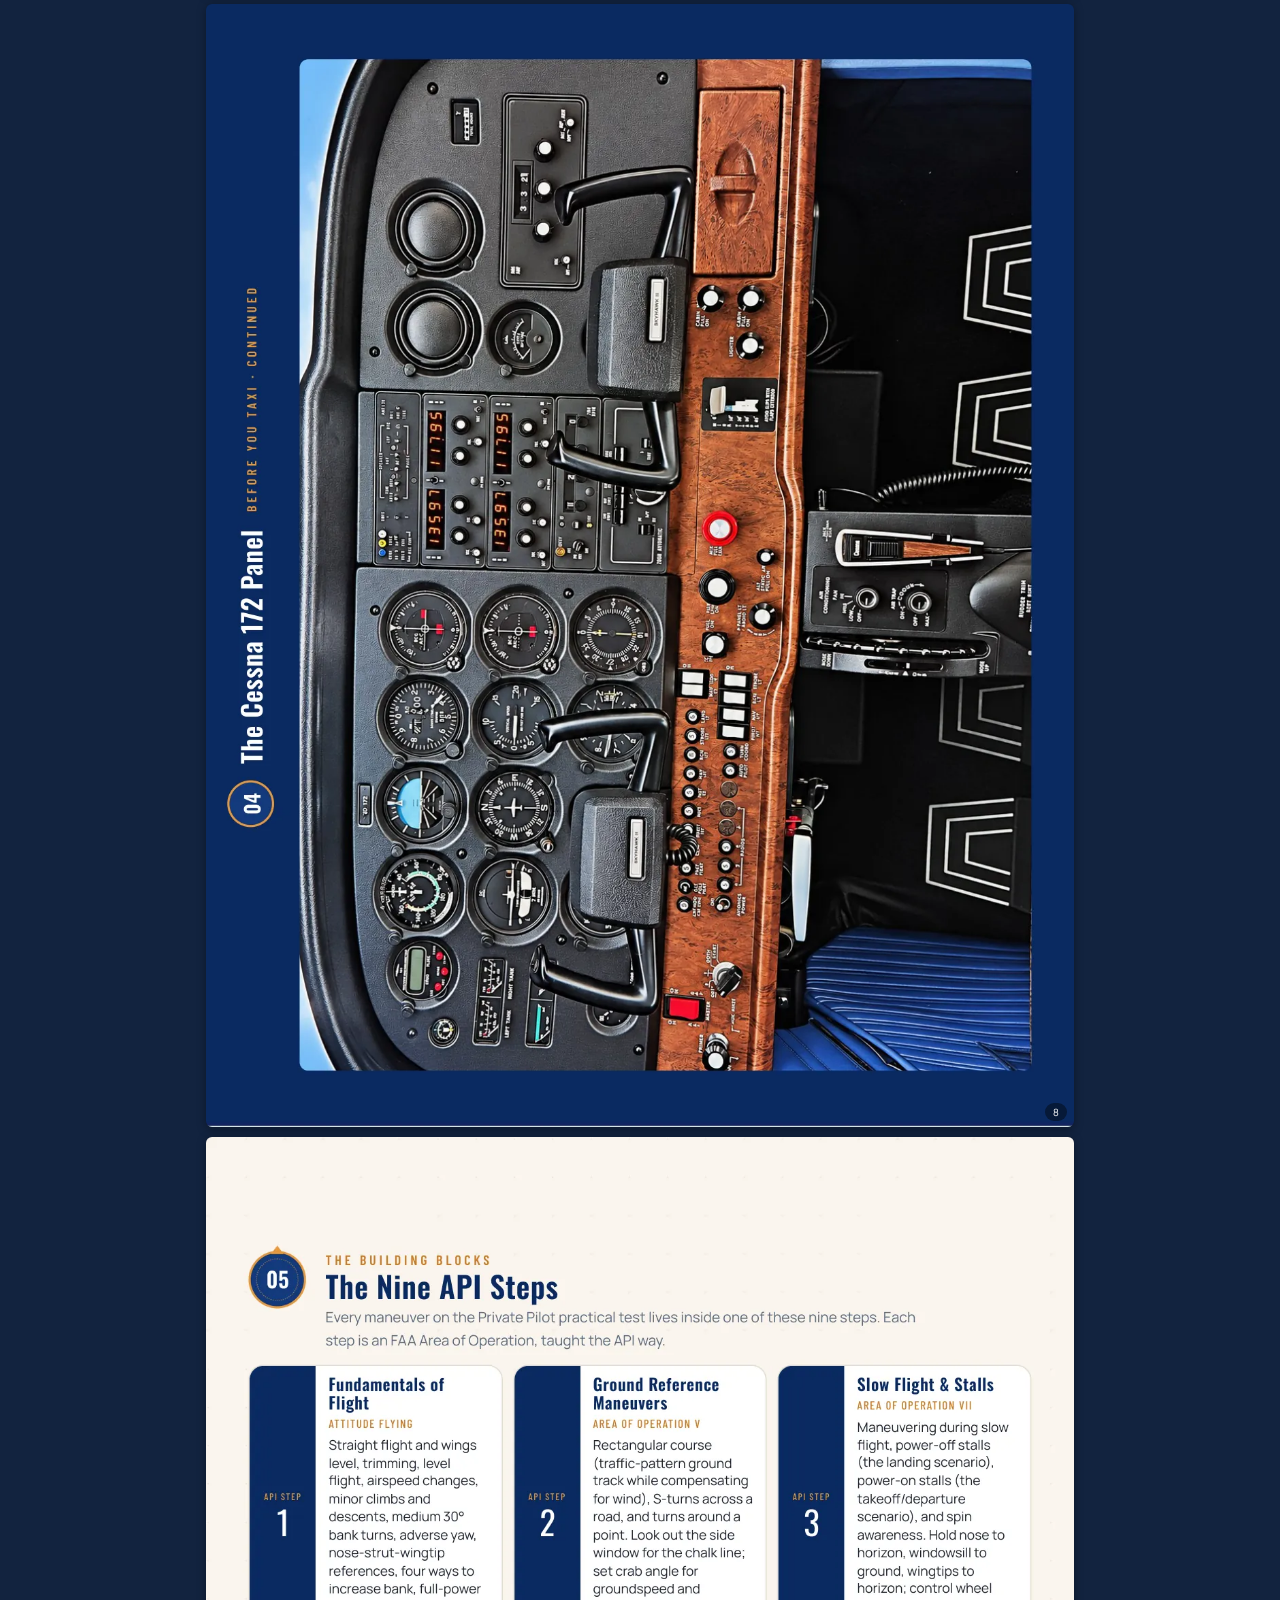
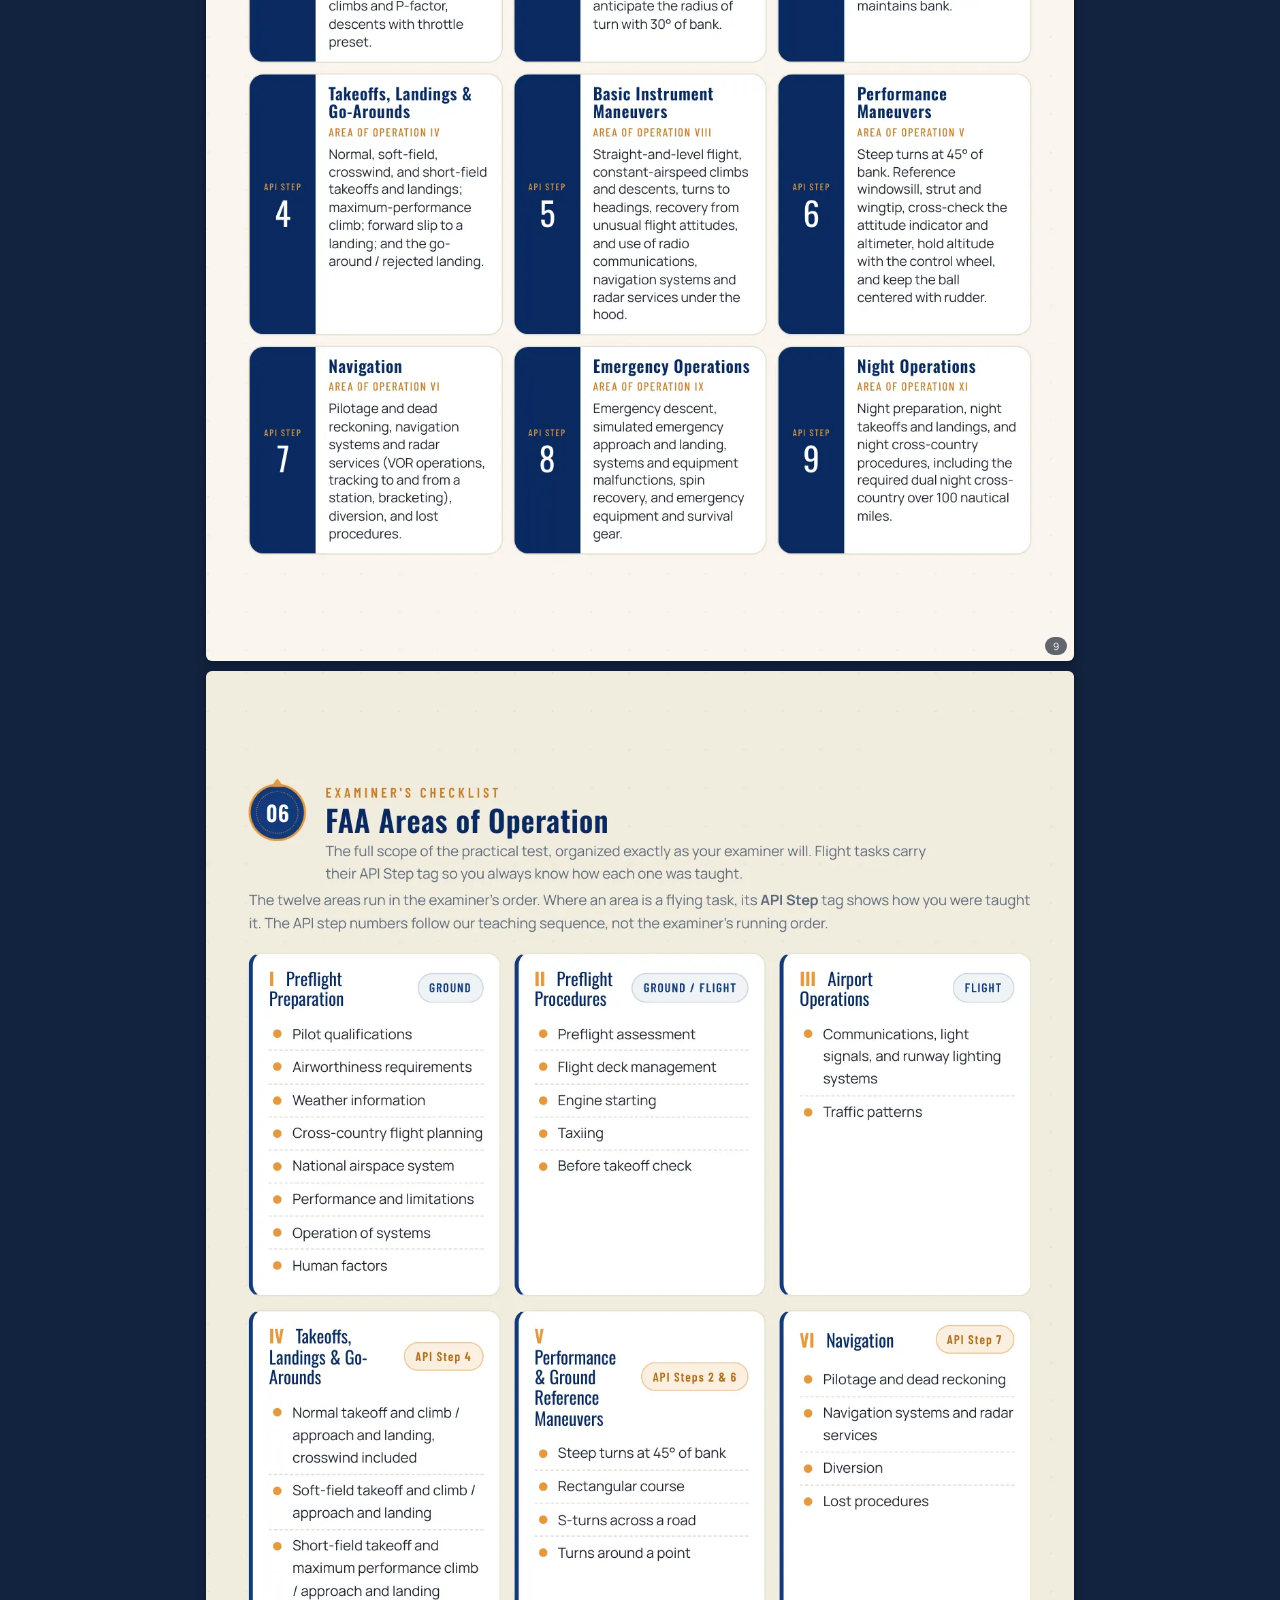
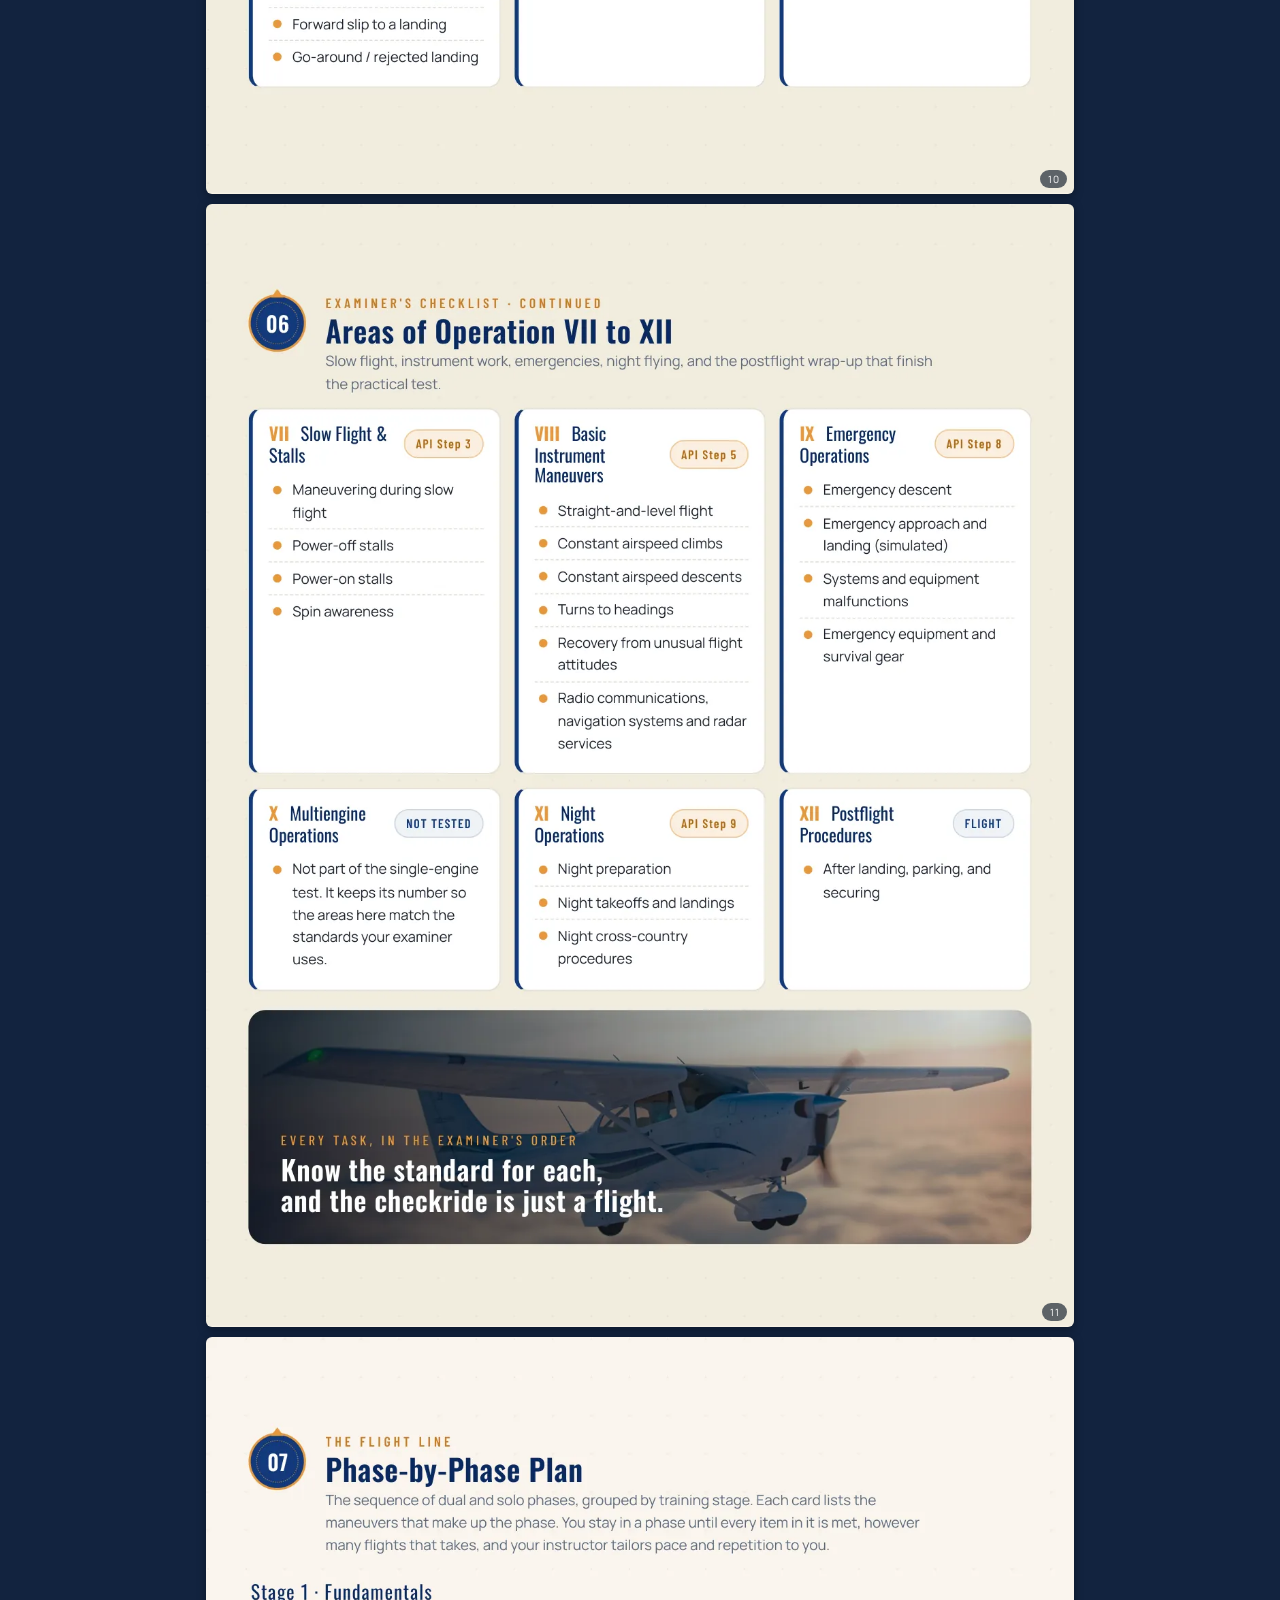
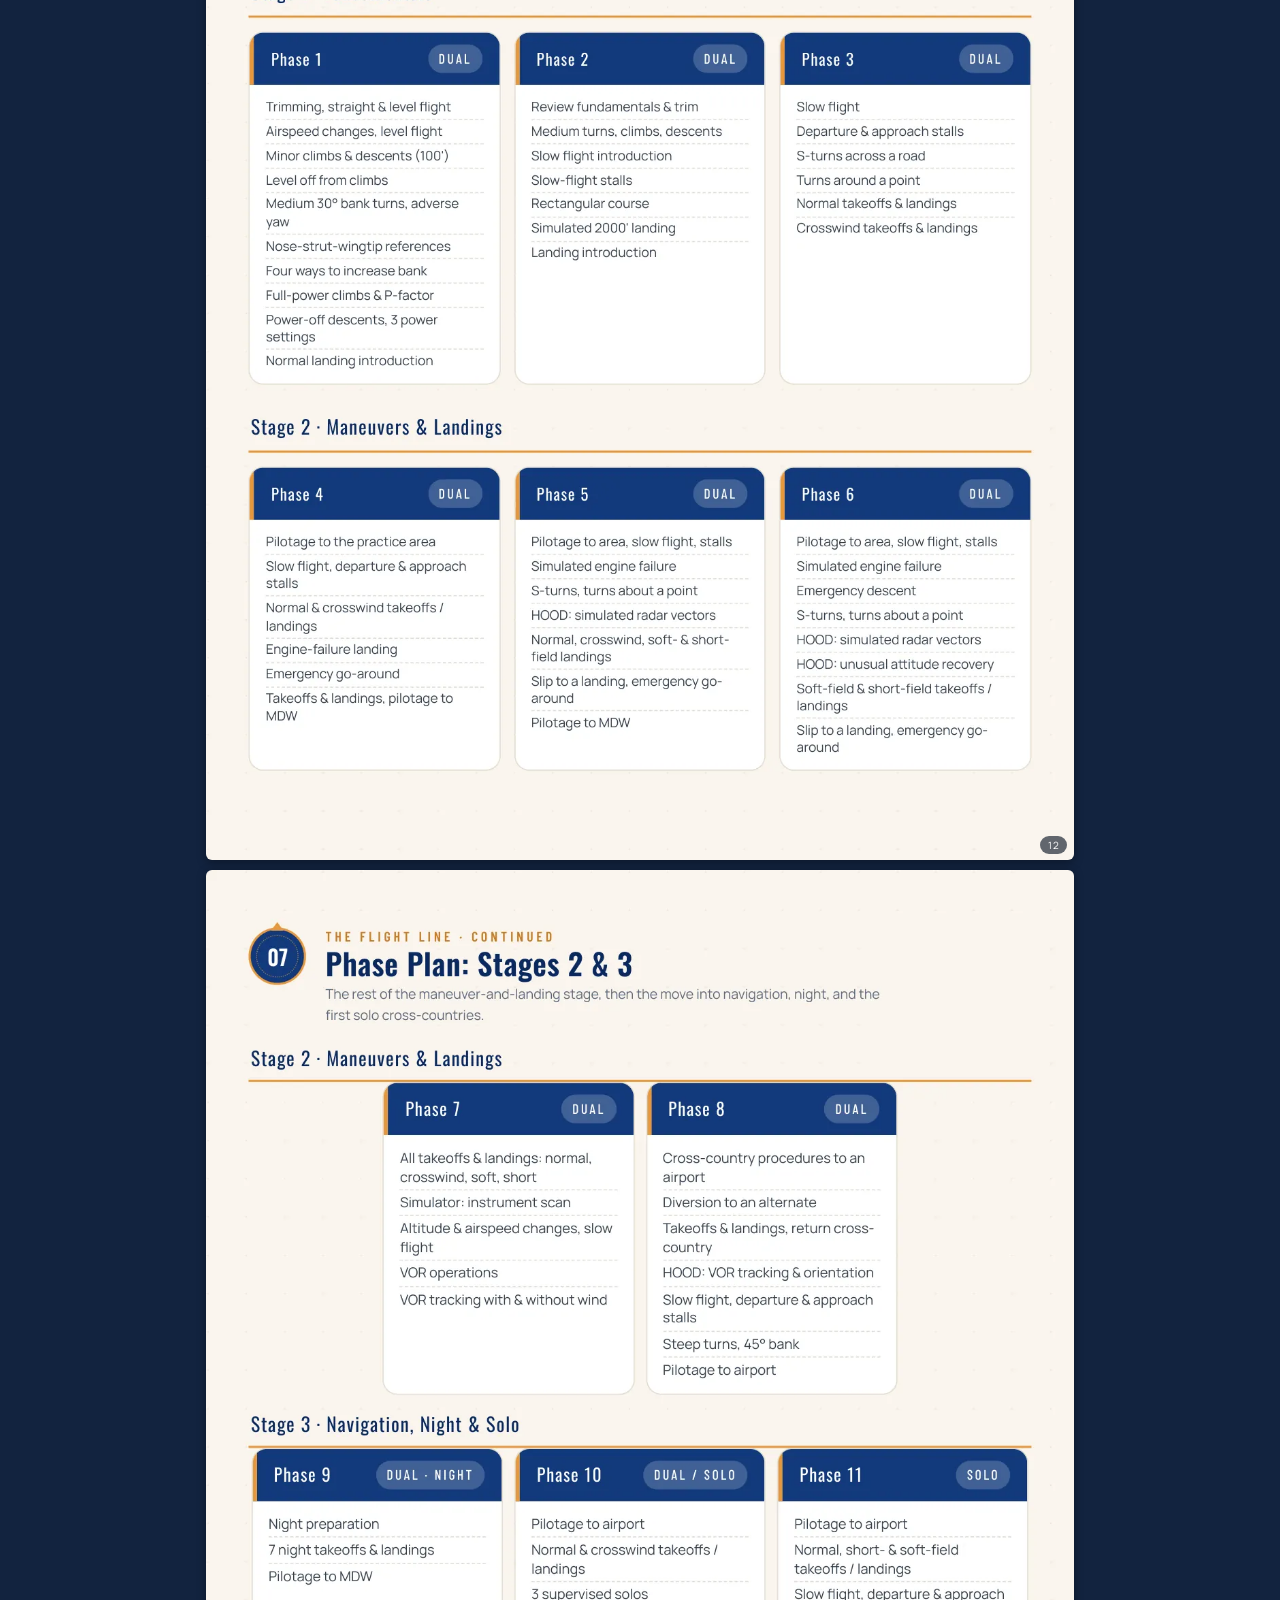
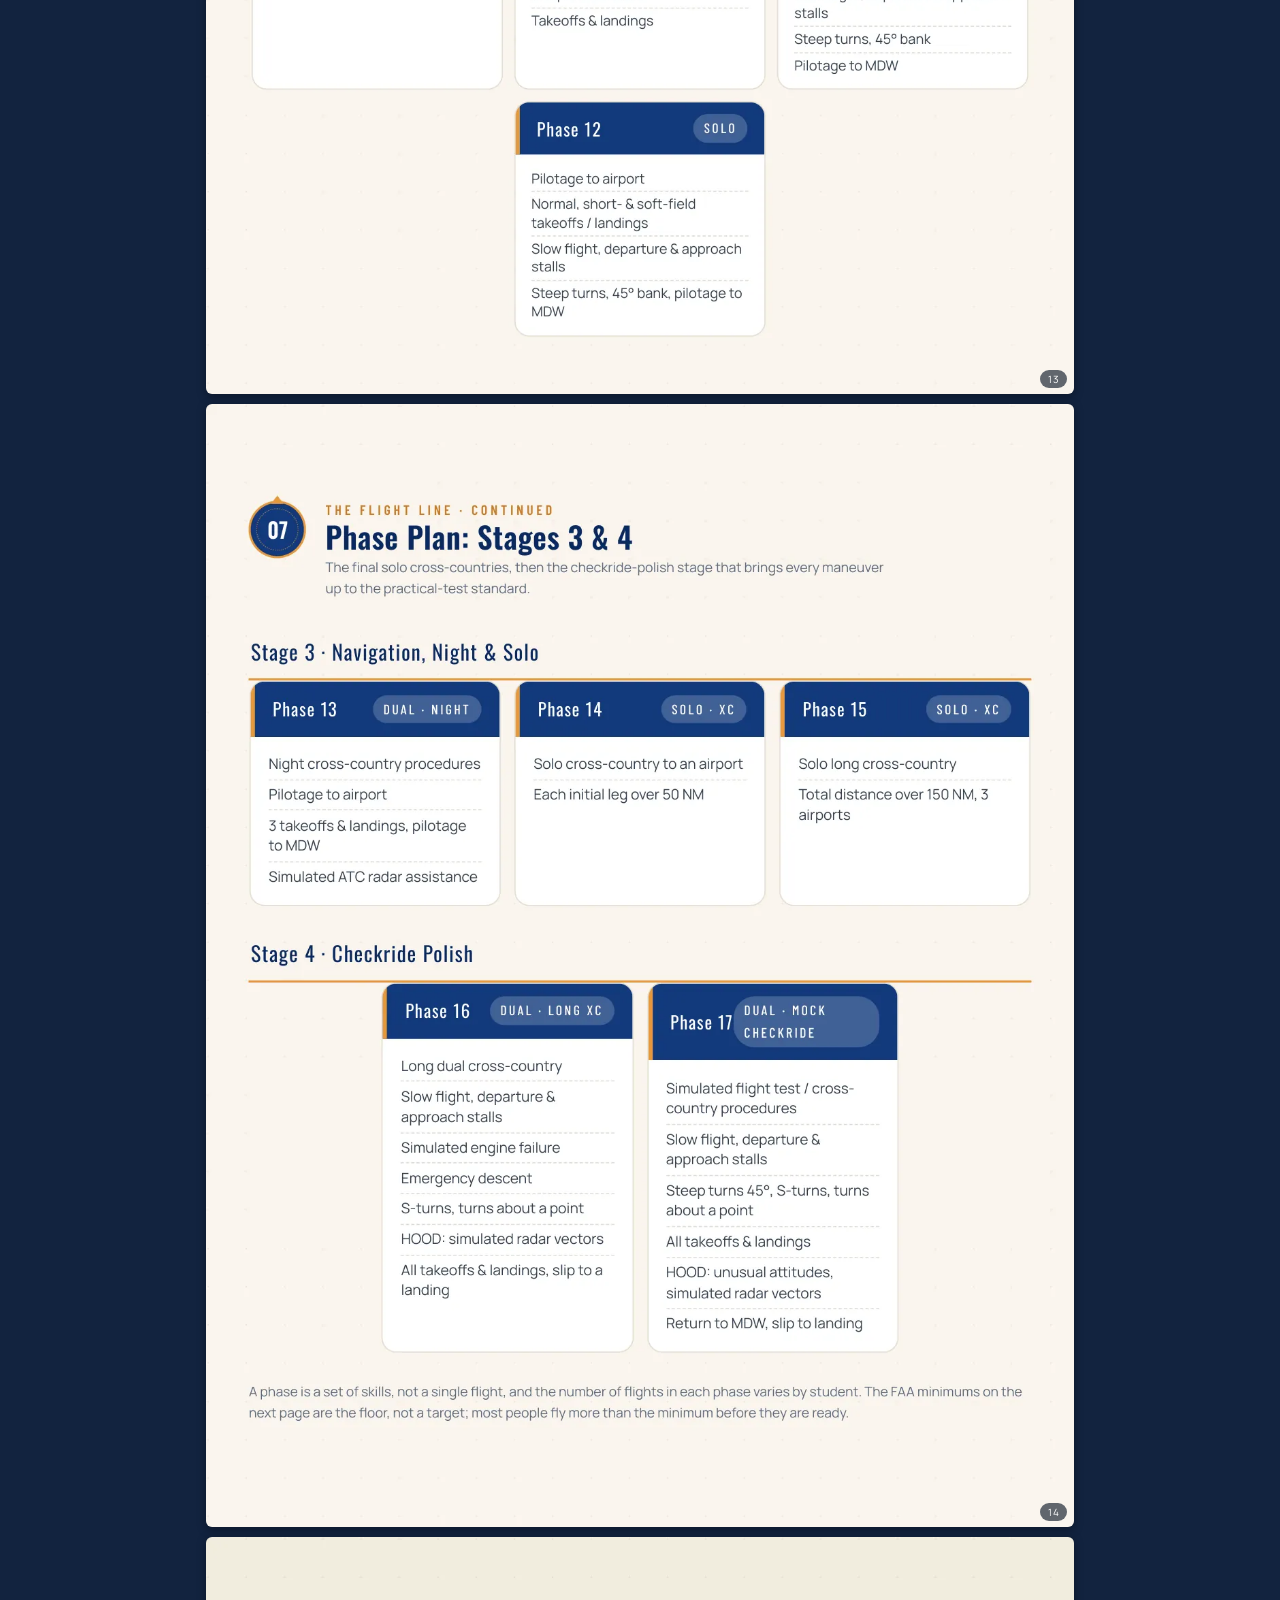
==== commit 35f9ba69: "Digital syllabus: 2026-10-01 revision Rebuilt from the print master revised on 2026-10-01, still 41 " ====
--- a/syllabus/index.html
+++ b/syllabus/index.html
@@ -112,7 +112,7 @@
     <h3>Flight Reference</h3>
     <ul>
       <li><button data-p="16"><span class="n">16</span>Checkride Maneuvers</button></li>
-      <li><button data-p="17"><span class="n">17</span>Stalls, Spins and Ground Reference</button></li>
+      <li><button data-p="17"><span class="n">17</span>Spin Recovery and Ground Reference</button></li>
       <li><button data-p="18"><span class="n">18</span>Landing Profiles</button></li>
       <li><button data-p="19"><span class="n">19</span>Takeoff and Landing Variations</button></li>
       <li><button data-p="20"><span class="n">20</span>Normal, Soft and Short Field</button></li>
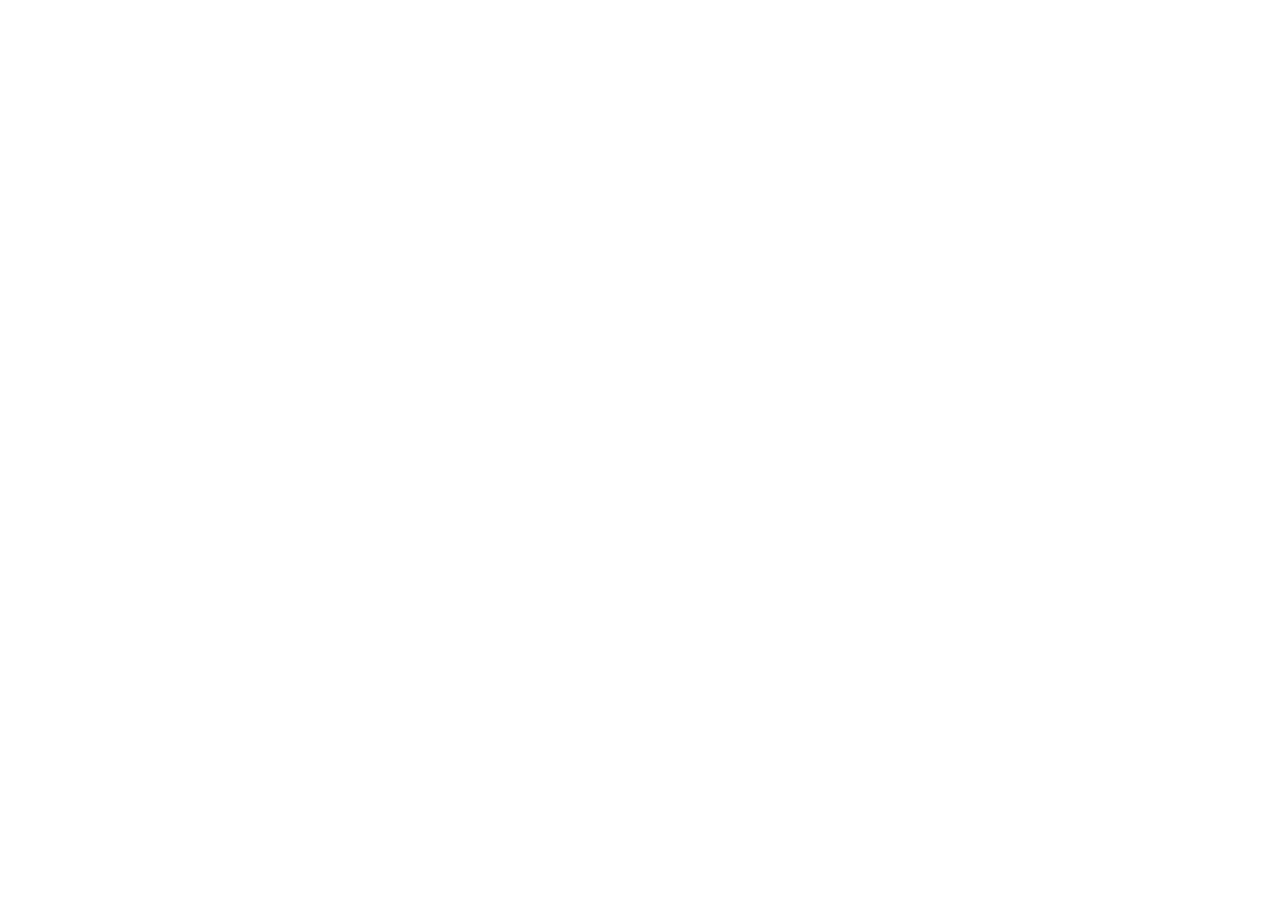
==== commit 530fa789: "Digital syllabus moves into the training app apischool.com/syllabus now redirects to app.apischool.c" ====
--- a/syllabus/index.html
+++ b/syllabus/index.html
@@ -2,243 +2,13 @@
 <html lang="en">
 <head>
 <meta charset="utf-8">
-<meta name="viewport" content="width=device-width, initial-scale=1, maximum-scale=6">
+<meta name="viewport" content="width=device-width, initial-scale=1">
 <meta name="robots" content="noindex, nofollow">
+<meta http-equiv="refresh" content="0; url=https://app.apischool.com/book/">
 <title>Private Pilot Syllabus: Aviation Professionals Inc.</title>
-<meta name="description" content="Digital copy of the Aviation Professionals Inc. Private Pilot training syllabus.">
-<meta name="theme-color" content="#0B2B63">
-<link rel="apple-touch-icon" href="icons/apple-touch-icon.png">
-<link rel="icon" type="image/png" sizes="32x32" href="icons/favicon-32.png">
-<link rel="manifest" href="manifest.webmanifest">
-<meta name="apple-mobile-web-app-title" content="API Syllabus">
-<meta name="application-name" content="API Syllabus">
-<link rel="preconnect" href="https://fonts.googleapis.com">
-<link rel="preconnect" href="https://fonts.gstatic.com" crossorigin>
-<link href="https://fonts.googleapis.com/css2?family=Oswald:wght@500;600&family=Manrope:wght@400;600;700&display=swap" rel="stylesheet">
-<style>
-:root{--navy:#0B2B63;--navy2:#123A7D;--orange:#E89A3C;--cream:#F4F1E9;--ink:#1a2230}
-*{box-sizing:border-box}
-html{scroll-behavior:auto}
-body{margin:0;background:#12233f;color:var(--ink);
-  font-family:Manrope,system-ui,-apple-system,Segoe UI,Roboto,sans-serif;
-  -webkit-text-size-adjust:100%}
-.bar{position:sticky;top:0;z-index:30;display:flex;align-items:center;gap:10px;
-  background:var(--navy);color:#fff;padding:9px 12px;
-  padding-top:calc(9px + env(safe-area-inset-top));
-  border-bottom:1px solid rgba(255,255,255,.14)}
-.bar img{width:34px;height:34px;border-radius:8px;background:#fff;padding:2px;flex:0 0 auto}
-.bar .t{font-family:Oswald,sans-serif;font-weight:500;letter-spacing:.4px;font-size:15px;
-  line-height:1.2;flex:1 1 auto;min-width:0;
-  white-space:nowrap;overflow:hidden;text-overflow:ellipsis}
-.bar .t small{display:block;font-family:Manrope;font-weight:400;font-size:10px;
-  letter-spacing:1.1px;color:var(--orange);text-transform:uppercase;
-  white-space:nowrap;overflow:hidden;text-overflow:ellipsis}
-.nojs{background:var(--cream);color:var(--ink);padding:14px;border-radius:10px;
-  margin:10px 8px;font-size:14px}
-.btn{font:inherit;font-size:13px;font-weight:600;color:#fff;background:rgba(255,255,255,.13);
-  border:1px solid rgba(255,255,255,.3);border-radius:9px;padding:8px 11px;cursor:pointer;
-  white-space:nowrap;text-decoration:none;display:inline-block}
-.btn:active{background:rgba(255,255,255,.26)}
-.btn.dl{background:var(--orange);border-color:var(--orange);color:#10233f}
-
-#drawer{position:fixed;inset:0 0 0 0;z-index:40;background:rgba(4,16,31,.55);
-  opacity:0;pointer-events:none;transition:opacity .18s}
-#drawer.open{opacity:1;pointer-events:auto}
-#drawer .panel{position:absolute;top:0;bottom:0;left:0;width:min(85vw,360px);
-  background:var(--cream);overflow-y:auto;-webkit-overflow-scrolling:touch;
-  transform:translateX(-100%);transition:transform .22s;
-  padding:14px 14px calc(24px + env(safe-area-inset-bottom));
-  padding-top:calc(14px + env(safe-area-inset-top))}
-#drawer.open .panel{transform:none}
-#drawer h2{font-family:Oswald;font-size:16px;letter-spacing:1px;color:var(--navy);margin:2px 0 12px}
-#drawer h3{font-size:11px;letter-spacing:2px;text-transform:uppercase;color:#a06a1c;
-  margin:18px 0 6px;font-weight:700}
-#drawer ul{list-style:none;margin:0;padding:0}
-#drawer li button{width:100%;text-align:left;font:inherit;font-size:14.5px;color:var(--ink);
-  background:none;border:0;border-bottom:1px dashed #ded7c6;padding:10px 2px;cursor:pointer;
-  display:flex;gap:10px;align-items:baseline}
-#drawer li button .n{font-family:Oswald;font-size:12px;color:var(--navy2);
-  min-width:22px;flex:0 0 auto}
-#drawer li button:active{background:rgba(11,43,99,.07)}
-
-main{padding:10px 8px 28px;max-width:900px;margin:0 auto}
-.pg{margin:0 0 10px;position:relative;background:#0d1c33;border-radius:6px;overflow:hidden;
-  box-shadow:0 2px 10px rgba(0,0,0,.35)}
-.pg img{width:100%;height:auto;display:block}
-.pg figcaption{position:absolute;right:7px;bottom:6px;font-size:10px;color:#fff;
-  background:rgba(4,16,31,.62);border-radius:20px;padding:2px 8px;letter-spacing:.5px}
-#ind{position:fixed;left:50%;transform:translateX(-50%);
-  bottom:calc(12px + env(safe-area-inset-bottom));z-index:25;
-  background:rgba(4,16,31,.86);color:#fff;font-size:12.5px;letter-spacing:.6px;
-  padding:6px 13px;border-radius:20px;pointer-events:none;transition:opacity .3s}
-.foot{color:#b9c8dd;text-align:center;font-size:12.5px;line-height:1.7;padding:6px 16px 30px}
-.foot a{color:var(--orange)}
-@media(min-width:760px){ .bar .t{font-size:17px} main{padding:16px} }
-</style>
+<link rel="canonical" href="https://app.apischool.com/book/">
 </head>
-<body>
-
-<header class="bar">
-  <img src="[data-uri]" alt="API">
-  <div class="t"><small>Aviation Professionals Inc.</small>Private Pilot Syllabus</div>
-  <button class="btn" id="menuBtn" aria-label="Contents">Contents</button>
-  <a class="btn dl" href="mailto:apimidway@gmail.com?subject=Request%20for%20a%20PDF%20copy%20of%20the%20Private%20Pilot%20syllabus&body=Please%20send%20me%20a%20PDF%20copy%20of%20the%20Private%20Pilot%20syllabus.%0D%0A%0D%0AName%3A%0D%0AInstructor%3A%0D%0A">Ask for PDF</a>
-</header>
-
-<div id="drawer" aria-hidden="true">
-  <div class="panel" role="dialog" aria-label="Contents">
-    <h2>CONTENTS</h2>
-    <h3>Getting Started</h3>
-    <ul>
-      <li><button data-p="1"><span class="n">1</span>Cover</button></li>
-      <li><button data-p="2"><span class="n">2</span>Welcome Aboard</button></li>
-      <li><button data-p="3"><span class="n">3</span>Attitude Flying</button></li>
-      <li><button data-p="4"><span class="n">4</span>Left and Right Wingtip: The Runway View</button></li>
-      <li><button data-p="5"><span class="n">5</span>The Rules of Attitude Flying</button></li>
-      <li><button data-p="6"><span class="n">6</span>How the Program Works</button></li>
-      <li><button data-p="7"><span class="n">7</span>Flight Controls</button></li>
-      <li><button data-p="8"><span class="n">8</span>The Cessna 172 Panel</button></li>
-    </ul>
-    <h3>The Curriculum</h3>
-    <ul>
-      <li><button data-p="9"><span class="n">9</span>The Nine API Steps</button></li>
-      <li><button data-p="10"><span class="n">10</span>Areas of Operation I to VI</button></li>
-      <li><button data-p="11"><span class="n">11</span>Areas of Operation VII to XII</button></li>
-      <li><button data-p="12"><span class="n">12</span>Phase Plan: Stages 1 and 2</button></li>
-      <li><button data-p="13"><span class="n">13</span>Phase Plan: Stages 2 and 3</button></li>
-      <li><button data-p="14"><span class="n">14</span>Phase Plan: Stages 3 and 4</button></li>
-      <li><button data-p="15"><span class="n">15</span>Flight Time Requirements</button></li>
-    </ul>
-    <h3>Flight Reference</h3>
-    <ul>
-      <li><button data-p="16"><span class="n">16</span>Checkride Maneuvers</button></li>
-      <li><button data-p="17"><span class="n">17</span>Spin Recovery and Ground Reference</button></li>
-      <li><button data-p="18"><span class="n">18</span>Landing Profiles</button></li>
-      <li><button data-p="19"><span class="n">19</span>Takeoff and Landing Variations</button></li>
-      <li><button data-p="20"><span class="n">20</span>Normal, Soft and Short Field</button></li>
-      <li><button data-p="21"><span class="n">21</span>Normal, Soft and Short Field Chart</button></li>
-      <li><button data-p="22"><span class="n">22</span>Crosswind Landings</button></li>
-      <li><button data-p="23"><span class="n">23</span>Crosswind Landing Chart</button></li>
-      <li><button data-p="24"><span class="n">24</span>Ground Reference Maneuvers</button></li>
-      <li><button data-p="25"><span class="n">25</span>Headings and the Compass Rose</button></li>
-      <li><button data-p="26"><span class="n">26</span>VOR and NDB Navigation</button></li>
-      <li><button data-p="27"><span class="n">27</span>Cessna 172 V-Speeds</button></li>
-      <li><button data-p="28"><span class="n">28</span>Normal and Emergency Checklists</button></li>
-      <li><button data-p="29"><span class="n">29</span>Landing and Emergency Checklists</button></li>
-      <li><button data-p="30"><span class="n">30</span>Preflight Inspection</button></li>
-    </ul>
-    <h3>Weather and Operations</h3>
-    <ul>
-      <li><button data-p="31"><span class="n">31</span>Weather Briefing</button></li>
-      <li><button data-p="32"><span class="n">32</span>Cloud Classification</button></li>
-      <li><button data-p="33"><span class="n">33</span>Cold Fronts</button></li>
-      <li><button data-p="34"><span class="n">34</span>Warm Fronts</button></li>
-      <li><button data-p="35"><span class="n">35</span>Occluded Front</button></li>
-      <li><button data-p="36"><span class="n">36</span>Stationary Fronts</button></li>
-      <li><button data-p="37"><span class="n">37</span>Surface Analysis Symbols</button></li>
-      <li><button data-p="38"><span class="n">38</span>Midway Communications</button></li>
-      <li><button data-p="39"><span class="n">39</span>KMDW Airport Diagram</button></li>
-    </ul>
-    <h3>Administrative</h3>
-    <ul>
-      <li><button data-p="40"><span class="n">40</span>Student Certificate and Medical</button></li>
-      <li><button data-p="41"><span class="n">41</span>The Sky Is No Longer The Limit</button></li>
-    </ul>
-  </div>
-</div>
-
-<noscript><div class="nojs">Turn on JavaScript to page through the syllabus. If it still will not load, call the school on 773 284 5678.</div></noscript>
-
-<main id="pages">
-  <figure class="pg" id="p1"><img src="pages/p01.webp" width="1275" height="1650" decoding="async" alt="Page 1"><figcaption>1</figcaption></figure>
-  <figure class="pg" id="p2"><img data-src="pages/p02.webp" width="1275" height="1650" decoding="async" alt="Page 2"><figcaption>2</figcaption></figure>
-  <figure class="pg" id="p3"><img data-src="pages/p03.webp" width="1275" height="1650" decoding="async" alt="Page 3"><figcaption>3</figcaption></figure>
-  <figure class="pg" id="p4"><img data-src="pages/p04.webp" width="1275" height="1650" decoding="async" alt="Page 4"><figcaption>4</figcaption></figure>
-  <figure class="pg" id="p5"><img data-src="pages/p05.webp" width="1275" height="1650" decoding="async" alt="Page 5"><figcaption>5</figcaption></figure>
-  <figure class="pg" id="p6"><img data-src="pages/p06.webp" width="1275" height="1650" decoding="async" alt="Page 6"><figcaption>6</figcaption></figure>
-  <figure class="pg" id="p7"><img data-src="pages/p07.webp" width="1275" height="1650" decoding="async" alt="Page 7"><figcaption>7</figcaption></figure>
-  <figure class="pg" id="p8"><img data-src="pages/p08.webp" width="1275" height="1650" decoding="async" alt="Page 8"><figcaption>8</figcaption></figure>
-  <figure class="pg" id="p9"><img data-src="pages/p09.webp" width="1275" height="1650" decoding="async" alt="Page 9"><figcaption>9</figcaption></figure>
-  <figure class="pg" id="p10"><img data-src="pages/p10.webp" width="1275" height="1650" decoding="async" alt="Page 10"><figcaption>10</figcaption></figure>
-  <figure class="pg" id="p11"><img data-src="pages/p11.webp" width="1275" height="1650" decoding="async" alt="Page 11"><figcaption>11</figcaption></figure>
-  <figure class="pg" id="p12"><img data-src="pages/p12.webp" width="1275" height="1650" decoding="async" alt="Page 12"><figcaption>12</figcaption></figure>
-  <figure class="pg" id="p13"><img data-src="pages/p13.webp" width="1275" height="1650" decoding="async" alt="Page 13"><figcaption>13</figcaption></figure>
-  <figure class="pg" id="p14"><img data-src="pages/p14.webp" width="1275" height="1650" decoding="async" alt="Page 14"><figcaption>14</figcaption></figure>
-  <figure class="pg" id="p15"><img data-src="pages/p15.webp" width="1275" height="1650" decoding="async" alt="Page 15"><figcaption>15</figcaption></figure>
-  <figure class="pg" id="p16"><img data-src="pages/p16.webp" width="1275" height="1650" decoding="async" alt="Page 16"><figcaption>16</figcaption></figure>
-  <figure class="pg" id="p17"><img data-src="pages/p17.webp" width="1275" height="1650" decoding="async" alt="Page 17"><figcaption>17</figcaption></figure>
-  <figure class="pg" id="p18"><img data-src="pages/p18.webp" width="1275" height="1650" decoding="async" alt="Page 18"><figcaption>18</figcaption></figure>
-  <figure class="pg" id="p19"><img data-src="pages/p19.webp" width="1275" height="1650" decoding="async" alt="Page 19"><figcaption>19</figcaption></figure>
-  <figure class="pg" id="p20"><img data-src="pages/p20.webp" width="1275" height="1650" decoding="async" alt="Page 20"><figcaption>20</figcaption></figure>
-  <figure class="pg" id="p21"><img data-src="pages/p21.webp" width="1275" height="1650" decoding="async" alt="Page 21"><figcaption>21</figcaption></figure>
-  <figure class="pg" id="p22"><img data-src="pages/p22.webp" width="1275" height="1650" decoding="async" alt="Page 22"><figcaption>22</figcaption></figure>
-  <figure class="pg" id="p23"><img data-src="pages/p23.webp" width="1275" height="1650" decoding="async" alt="Page 23"><figcaption>23</figcaption></figure>
-  <figure class="pg" id="p24"><img data-src="pages/p24.webp" width="1275" height="1650" decoding="async" alt="Page 24"><figcaption>24</figcaption></figure>
-  <figure class="pg" id="p25"><img data-src="pages/p25.webp" width="1275" height="1650" decoding="async" alt="Page 25"><figcaption>25</figcaption></figure>
-  <figure class="pg" id="p26"><img data-src="pages/p26.webp" width="1275" height="1650" decoding="async" alt="Page 26"><figcaption>26</figcaption></figure>
-  <figure class="pg" id="p27"><img data-src="pages/p27.webp" width="1275" height="1650" decoding="async" alt="Page 27"><figcaption>27</figcaption></figure>
-  <figure class="pg" id="p28"><img data-src="pages/p28.webp" width="1275" height="1650" decoding="async" alt="Page 28"><figcaption>28</figcaption></figure>
-  <figure class="pg" id="p29"><img data-src="pages/p29.webp" width="1275" height="1650" decoding="async" alt="Page 29"><figcaption>29</figcaption></figure>
-  <figure class="pg" id="p30"><img data-src="pages/p30.webp" width="1275" height="1650" decoding="async" alt="Page 30"><figcaption>30</figcaption></figure>
-  <figure class="pg" id="p31"><img data-src="pages/p31.webp" width="1275" height="1650" decoding="async" alt="Page 31"><figcaption>31</figcaption></figure>
-  <figure class="pg" id="p32"><img data-src="pages/p32.webp" width="1275" height="1650" decoding="async" alt="Page 32"><figcaption>32</figcaption></figure>
-  <figure class="pg" id="p33"><img data-src="pages/p33.webp" width="1275" height="1650" decoding="async" alt="Page 33"><figcaption>33</figcaption></figure>
-  <figure class="pg" id="p34"><img data-src="pages/p34.webp" width="1275" height="1650" decoding="async" alt="Page 34"><figcaption>34</figcaption></figure>
-  <figure class="pg" id="p35"><img data-src="pages/p35.webp" width="1275" height="1650" decoding="async" alt="Page 35"><figcaption>35</figcaption></figure>
-  <figure class="pg" id="p36"><img data-src="pages/p36.webp" width="1275" height="1650" decoding="async" alt="Page 36"><figcaption>36</figcaption></figure>
-  <figure class="pg" id="p37"><img data-src="pages/p37.webp" width="1275" height="1650" decoding="async" alt="Page 37"><figcaption>37</figcaption></figure>
-  <figure class="pg" id="p38"><img data-src="pages/p38.webp" width="1275" height="1650" decoding="async" alt="Page 38"><figcaption>38</figcaption></figure>
-  <figure class="pg" id="p39"><img data-src="pages/p39.webp" width="1275" height="1650" decoding="async" alt="Page 39"><figcaption>39</figcaption></figure>
-  <figure class="pg" id="p40"><img data-src="pages/p40.webp" width="1275" height="1650" decoding="async" alt="Page 40"><figcaption>40</figcaption></figure>
-  <figure class="pg" id="p41"><img data-src="pages/p41.webp" width="1275" height="1650" decoding="async" alt="Page 41"><figcaption>41</figcaption></figure>
-</main>
-
-<div class="foot">
-  Aviation Professionals Inc. &middot; Chicago Midway Airport<br>
-  <a href="tel:+17732845678">773 &middot; 284 &middot; 5678</a> &middot; <a href="https://apischool.com">apischool.com</a><br>
-  <span style="opacity:.65">Training guide only. Does not substitute for the POH, AIM, or the FARs.</span>
-</div>
-
-<div id="ind">1 / 41</div>
-
-<script>
-(function(){
-  var d=document.getElementById('drawer'), b=document.getElementById('menuBtn');
-  function close(){d.classList.remove('open');d.setAttribute('aria-hidden','true');}
-  b.addEventListener('click',function(){d.classList.toggle('open');
-    d.setAttribute('aria-hidden', d.classList.contains('open')?'false':'true');});
-  d.addEventListener('click',function(e){ if(e.target===d) close(); });
-  d.querySelectorAll('button[data-p]').forEach(function(x){
-    x.addEventListener('click',function(){
-      var el=document.getElementById('p'+x.dataset.p); close();
-      // jump instantly rather than smooth: smooth-scrolling 30 pages is slow and
-      // would drag every page in between through the loader
-      if(el) setTimeout(function(){el.scrollIntoView({block:'start'});},120);
-    });
-  });
-
-  // fetch each page just before it is needed, so the first paint is one page
-  var lazy=new IntersectionObserver(function(es){
-    es.forEach(function(e){
-      if(!e.isIntersecting) return;
-      var img=e.target.querySelector('img[data-src]');
-      if(img){ img.src=img.dataset.src; img.removeAttribute('data-src'); }
-      lazy.unobserve(e.target);
-    });
-  },{rootMargin:'900px 0px'});
-  document.querySelectorAll('.pg').forEach(function(p){lazy.observe(p);});
-  var ind=document.getElementById('ind'), t;
-  var io=new IntersectionObserver(function(es){
-    es.forEach(function(e){
-      if(e.isIntersecting){
-        ind.textContent=e.target.id.slice(1)+' / 41';
-        ind.style.opacity=1; clearTimeout(t);
-        t=setTimeout(function(){ind.style.opacity=0;},1400);
-      }
-    });
-  },{rootMargin:'-45% 0px -45% 0px'});
-  document.querySelectorAll('.pg').forEach(function(p){io.observe(p);});
-})();
-</script>
+<body style="font-family:system-ui,sans-serif;background:#0B2B63;color:#fff;display:grid;place-items:center;min-height:100vh;margin:0;text-align:center">
+<p>The syllabus has moved into the training app.<br><a style="color:#E89A3C" href="https://app.apischool.com/book/">Open it here</a> and sign in with your email.</p>
 </body>
 </html>
